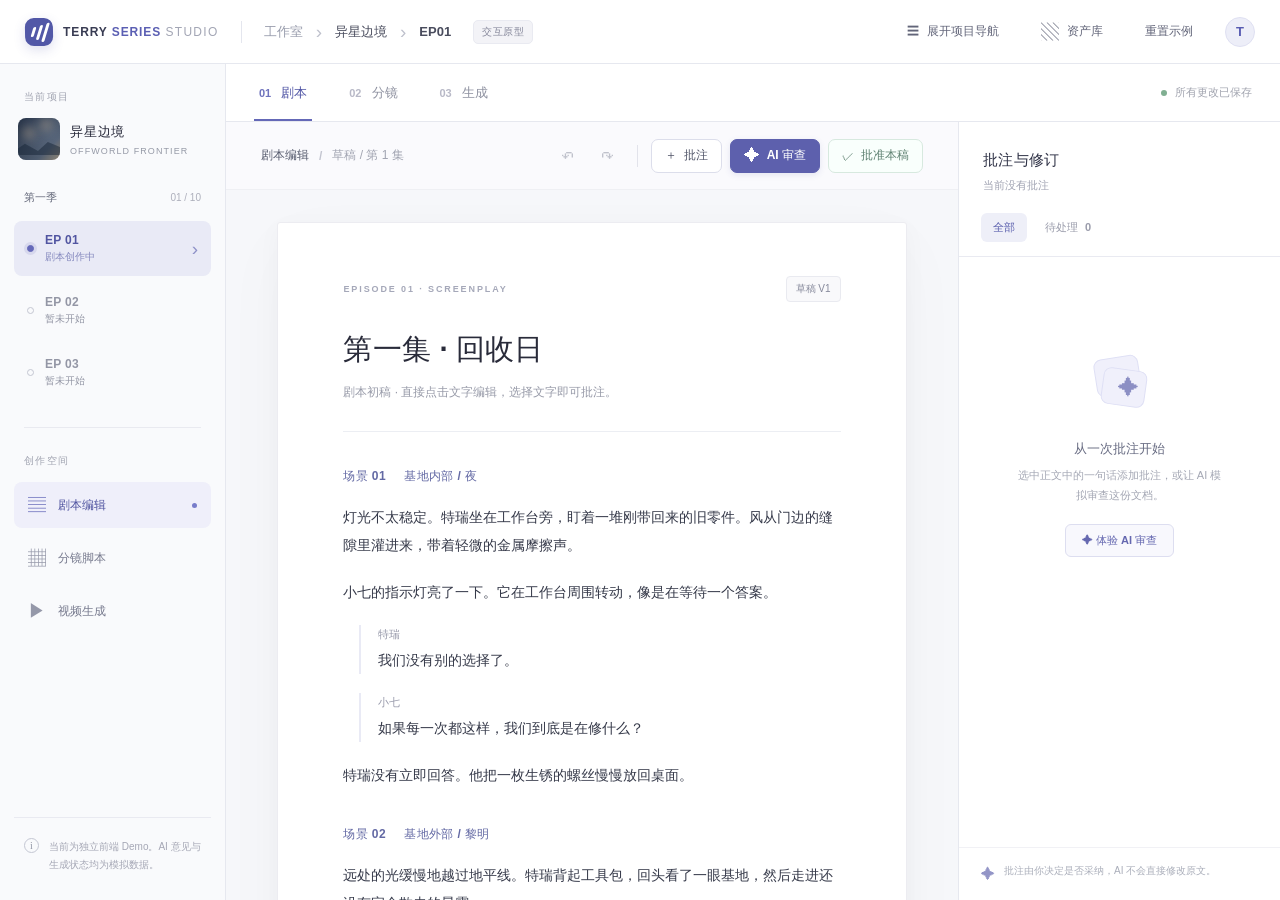
==== demo/index.html @ a0c14e27 "feat(demo): add calm focus layout toggle and clear comment-panel control" ====
<!doctype html>
<html lang="zh-CN">
<head>
  <meta charset="utf-8">
  <meta name="viewport" content="width=device-width, initial-scale=1">
  <meta name="color-scheme" content="light">
  <title>TerrySeriesStudio · 剧集工作室交互 Demo</title>
  <meta name="description" content="Word 式剧本与分镜 AI 批注交互 Demo，无需后端">
  <link rel="stylesheet" href="./styles.css">
  <script src="./app.js" defer></script>
</head>
<body>
  <div class="app-shell focus-layout" id="appShell">
    <header class="topbar">
      <div class="brand" aria-label="剧集工作室">
        <div class="brand-mark" aria-hidden="true"><span></span><span></span><span></span></div>
        <div class="brand-name">TERRY <strong>SERIES</strong> <span>STUDIO</span></div>
      </div>
      <div class="topbar-divider"></div>
      <div class="topbar-location"><span class="topbar-muted">工作室</span><span class="tiny-chevron">›</span><span>异星边境</span><span class="tiny-chevron">›</span><span class="location-episode">EP01</span></div>
      <span class="demo-pill">交互原型</span>
      <div class="topbar-spacer"></div>
      <button class="topbar-btn layout-switch" id="toggleFocus" type="button" aria-pressed="true" title="切换专注写作与完整工作区"><span class="layout-switch-icon" aria-hidden="true">☰</span><span id="focusLabel">展开项目导航</span></button>
      <button class="topbar-btn" id="openAssets" type="button"><span class="btn-glyph">▧</span> 资产库</button>
      <button class="topbar-btn reset-control" id="resetDemo" type="button" title="清除本地演示内容并恢复示例">重置示例</button>
      <div class="avatar" title="本地创作者">T</div>
    </header>

    <div class="body-grid">
      <aside class="sidebar" aria-label="项目导航">
        <div class="sidebar-section-label">当前项目</div>
        <div class="project-tile">
          <div class="project-art" aria-hidden="true"><i></i><i></i><i></i></div>
          <div class="project-tile-info"><strong>异星边境</strong><span>OFFWORLD FRONTIER</span></div>
        </div>
        <div class="sidebar-section-head"><span>第一季</span><span class="sidebar-count">01 / 10</span></div>
        <button class="episode active" type="button"><span class="episode-indicator"></span><span><strong>EP 01</strong><small>剧本创作中</small></span><span class="episode-arrow">›</span></button>
        <div class="episode inactive"><span class="episode-indicator"></span><span><strong>EP 02</strong><small>暂未开始</small></span></div>
        <div class="episode inactive"><span class="episode-indicator"></span><span><strong>EP 03</strong><small>暂未开始</small></span></div>
        <div class="sidebar-line"></div>
        <div class="sidebar-section-label">创作空间</div>
        <button type="button" class="sidebar-link active" data-go="script"><span class="sidebar-icon">▤</span> 剧本编辑<span class="tiny-dot"></span></button>
        <button type="button" class="sidebar-link" data-go="storyboard"><span class="sidebar-icon">▦</span> 分镜脚本</button>
        <button type="button" class="sidebar-link" data-go="generate"><span class="sidebar-icon">▶</span> 视频生成</button>
        <div class="sidebar-bottom">
          <div class="info-icon">i</div>
          <p>当前为独立前端 Demo。AI 意见与生成状态均为模拟数据。</p>
        </div>
      </aside>

      <main class="main-area">
        <div class="document-tabs" role="tablist" aria-label="制作阶段">
          <button type="button" class="stage-tab active" role="tab" aria-selected="true" data-tab="script"><span>01</span> 剧本</button>
          <button type="button" class="stage-tab" role="tab" aria-selected="false" data-tab="storyboard"><span>02</span> 分镜</button>
          <button type="button" class="stage-tab" role="tab" aria-selected="false" data-tab="generate"><span>03</span> 生成</button>
          <div class="tabs-fill"></div>
          <span class="saved-state" id="saveStatus"><span class="save-dot"></span> 所有更改已保存</span>
        </div>

        <div class="workspace" id="workArea">
          <section class="editor-main" aria-label="文档编辑器">
            <div class="editing-toolbar">
              <div class="toolbar-title"><span id="toolbarScope">剧本编辑</span><span class="toolbar-divider">/</span><span id="toolbarDoc">初稿</span></div>
              <div class="toolbar-actions">
                <button type="button" class="icon-button" id="undoButton" title="撤销（Ctrl+Z）" aria-label="撤销">↶</button>
                <button type="button" class="icon-button" id="redoButton" title="重做（Ctrl+Y）" aria-label="重做">↷</button>
                <div class="toolbar-separator"></div>
                <button type="button" class="review-toggle" id="openReview" aria-label="显示批注" aria-expanded="false"><span class="review-icon" aria-hidden="true">☰</span> <span class="review-toggle-label">批注</span> <span class="review-counter" id="reviewMobileCount">0</span></button>
                <button type="button" class="subtle-button" id="addCommentButton">＋ <span>批注</span></button>
                <button type="button" class="accent-button" id="aiReviewButton"><span class="star">✦</span> <span id="aiReviewLabel">AI 审查</span></button>
                <button type="button" class="approve-button" id="approveButton">✓ <span id="approveLabel">批准本稿</span></button>
              </div>
            </div>

            <div class="page-scroller" id="pageScroller">
              <article class="paper" id="paper">
                <div class="doc-topline"><span id="docKicker">EPISODE 01 · SCREENPLAY</span><span class="version" id="versionLabel">草稿 V1</span></div>
                <h1 id="docTitle">第一集 · 回收日</h1>
                <p class="document-subtitle" id="docSubtitle">剧本初稿 · 可直接点击文字编辑，也可选择一段文字添加批注。</p>
                <div class="paper-rule"></div>
                <div id="editorBlocks" class="editor-blocks"></div>
                <div class="paper-end"><span>— END —</span></div>
              </article>
              <div class="page-hint">选择文字以添加批注 <span class="hint-separator">·</span> Ctrl+Z 撤销 <span class="hint-separator">·</span> 此 Demo 的修改保存在浏览器内</div>
            </div>
          </section>

          <aside class="review-sidebar" id="reviewSidebar" aria-label="批注面板">
            <div class="review-header">
              <div><div class="review-heading">批注与修订</div><div class="review-subheading" id="reviewCount">当前没有批注</div></div>
              <button type="button" class="icon-button mobile-close" id="closeReview" aria-label="收起批注" title="收起批注">×</button>
            </div>
            <div class="review-filters">
              <button type="button" class="filter active" data-filter="all">全部</button>
              <button type="button" class="filter" data-filter="pending">待处理 <span id="pendingCount">0</span></button>
            </div>
            <div id="commentComposer" class="comment-composer" hidden>
              <div class="composer-label">新建批注</div>
              <div class="composer-quote" id="composerQuote"></div>
              <textarea id="commentInput" rows="3" placeholder="这里的表达可以再明确一点……"></textarea>
              <div class="composer-actions"><button id="cancelComment" class="text-action" type="button">取消</button><button id="submitComment" class="accent-button" type="button">添加批注</button></div>
            </div>
            <div id="reviewItems" class="review-items"></div>
            <div class="review-footer"><span class="review-footer-icon">✦</span> 批注由你决定是否采纳，AI 不会直接修改原文。</div>
          </aside>
        </div>
      </main>
    </div>
  </div>

  <div id="selectionToolbar" class="selection-toolbar" hidden>
    <button type="button" id="selectionComment">＋ 添加批注</button>
    <span class="selection-rule"></span>
    <button type="button" id="selectionRewrite">✦ AI 建议</button>
  </div>
  <div class="toast" id="toast" role="status" aria-live="polite"></div>

  <div class="drawer-backdrop" id="assetBackdrop" hidden></div>
  <aside class="asset-drawer" id="assetDrawer" aria-label="资产库预览" hidden>
    <div class="drawer-header"><div><span class="drawer-eyebrow">PROJECT LIBRARY</span><h2>项目资产</h2></div><button class="icon-button" id="closeAssets" type="button" aria-label="关闭资产库">×</button></div>
    <div class="drawer-description">角色和场景资产会在后续开发中与剧本、分镜和 ComfyUI 引用绑定。这里仅展示概念结构。</div>
    <div class="drawer-group-title">角色 <span>CHARACTERS</span></div>
    <div class="asset-card"><div class="asset-thumb character-thumb">T</div><div><strong>特瑞</strong><small>人物描述 · 参考图片 · 声音样本</small><em>待导入正式资产</em></div></div>
    <div class="asset-card"><div class="asset-thumb character-thumb second">7</div><div><strong>小七</strong><small>人物描述 · 参考图片 · 声音样本</small><em>待导入正式资产</em></div></div>
    <div class="drawer-group-title">场景 <span>LOCATIONS</span></div>
    <div class="asset-card"><div class="asset-thumb scene-thumb">⌂</div><div><strong>基地内部</strong><small>场景描述 · 环境参考图片</small><em>待导入正式资产</em></div></div>
    <div class="drawer-note">此演示不包含真实角色图、配音和素材上传，避免将占位资产误认为正式设定。</div>
  </aside>
</body>
</html>
---- demo/styles.css ----
/* TerrySeriesStudio — editorial prototype. Self-contained, no UI framework. */
:root{font-family:-apple-system,BlinkMacSystemFont,"Segoe UI","Microsoft YaHei",sans-serif;color:#242637;background:#f5f6f9;font-synthesis:none;text-rendering:optimizeLegibility;-webkit-font-smoothing:antialiased;--accent:#5c5fb2;--accent-soft:#ededf9;--border:#e6e8ef;--muted:#85899c;--ink:#25283a;--panel:#fff;--ui-bg:#f6f7fa}
*{box-sizing:border-box}html,body{height:100%;margin:0}body{min-width:320px}button,textarea{font:inherit}button{cursor:pointer}button:disabled{cursor:not-allowed;opacity:.47}button:focus-visible,[contenteditable]:focus-visible,textarea:focus-visible{outline:2px solid #9598e4;outline-offset:3px}[hidden]{display:none!important}::selection{background:#d8d8f8}
.app-shell{display:flex;flex-direction:column;height:100vh;height:100dvh;overflow:hidden}
.topbar{height:64px;min-height:64px;display:flex;align-items:center;padding:0 25px;gap:22px;background:#fff;border-bottom:1px solid var(--border);z-index:10}
.brand{display:flex;align-items:center;gap:10px;white-space:nowrap}.brand-mark{position:relative;width:28px;height:28px;display:flex;align-items:center;justify-content:center;gap:3px;border-radius:9px;background:#5258a7;box-shadow:0 4px 12px #4348a12b;transform:rotate(-1deg)}.brand-mark span{height:10px;width:3px;background:white;transform:skew(-18deg);border-radius:2px}.brand-mark span:nth-child(2){height:15px}.brand-mark span:nth-child(3){height:19px}.brand-name{font-size:12px;letter-spacing:.075em;color:#393c53;font-weight:800}.brand-name strong{color:#5b5fb3;font-weight:800}.brand-name>span{font-weight:500;letter-spacing:.11em;color:#a2a5b4}
.topbar-divider{height:22px;width:1px;background:#e4e6ee}.topbar-location{display:flex;align-items:center;gap:13px;font-size:13px;font-weight:590;color:#494c5d}.topbar-muted{color:#989cac;font-weight:450}.tiny-chevron{color:#bec0cc;font-size:19px;font-weight:350;line-height:1}.location-episode{font-variant-numeric:tabular-nums}.demo-pill{font-size:10px;color:#85879a;background:#f3f3f7;border:1px solid #e9eaf1;letter-spacing:.05em;border-radius:5px;padding:4px 8px}.topbar-spacer{flex:1}.topbar-btn{display:flex;align-items:center;gap:8px;border:0;background:transparent;color:#626579;font-size:12px;font-weight:600;padding:9px 10px;border-radius:7px}.topbar-btn:hover{background:#f2f3f8;color:var(--accent)}.btn-glyph{font-size:18px;font-weight:300;line-height:1}.avatar{width:30px;height:30px;border-radius:50%;background:#edeef8;color:#575bb1;display:grid;place-items:center;font-size:13px;font-weight:800;border:1px solid #dfe0f2}
.body-grid{display:flex;min-height:0;flex:1}.sidebar{width:226px;flex:0 0 226px;background:#f9fafc;border-right:1px solid var(--border);padding:26px 14px;display:flex;flex-direction:column;gap:7px;overflow:auto}.sidebar-section-label{color:#a1a4b1;text-transform:uppercase;letter-spacing:.14em;font-size:10px;font-weight:750;padding:0 10px;margin-bottom:7px}.project-tile{margin:0 4px 22px;display:flex;align-items:center;gap:10px}.project-art{height:42px;width:42px;border-radius:8px;background:linear-gradient(135deg,#283449,#647389 72%,#c2af92);position:relative;overflow:hidden;box-shadow:inset 0 -15px 18px #18243150}.project-art:after{content:"";position:absolute;left:-5px;right:-5px;bottom:5px;height:16px;clip-path:polygon(0 80%,23% 30%,48% 75%,67% 18%,100% 64%,100% 100%,0 100%);background:#17253680}.project-art i{position:absolute;border-radius:50%;background:#e8c99c55;filter:blur(5px)}.project-art i:nth-child(1){left:5px;top:9px;width:12px;height:12px}.project-art i:nth-child(2){left:22px;top:1px;width:12px;height:12px}.project-tile-info{display:flex;flex-direction:column;gap:5px}.project-tile-info strong{font-size:13px;letter-spacing:.06em}.project-tile-info span{font-size:9px;letter-spacing:.12em;color:#969aa7}.sidebar-section-head{display:flex;align-items:center;justify-content:space-between;padding:0 10px 9px;margin-top:1px;font-size:11px;font-weight:760;color:#696d7e}.sidebar-count{font-size:10px;font-variant-numeric:tabular-nums;color:#adafbb;font-weight:500}.episode{width:100%;display:flex;align-items:center;text-align:left;gap:11px;border:0;background:transparent;padding:12px 13px;border-radius:8px;color:#9396a5;min-height:55px}.episode.active{background:#e9eaf6;color:#5155a1}.episode-indicator{width:7px;height:7px;border-radius:50%;border:1.5px solid #c4c6d2;flex-shrink:0}.episode.active .episode-indicator{background:#6569b9;border-color:#6569b9;box-shadow:0 0 0 3px #d7d8ed}.episode strong{display:block;font-size:12px;letter-spacing:.025em}.episode small{display:block;margin-top:3px;font-size:10px;color:#9295a4}.episode.active small{color:#8589be}.episode-arrow{margin-left:auto;font-size:19px;color:#8d90c7}.episode.inactive{cursor:default}.sidebar-line{height:1px;background:#e9eaf0;margin:20px 10px 19px}.sidebar-link{padding:11px 14px;display:flex;align-items:center;gap:14px;text-align:left;border:0;border-radius:8px;background:transparent;color:#76798d;font-size:12px;font-weight:600}.sidebar-link:hover{background:#f0f0f6}.sidebar-link.active{color:#4e529f;background:#efeffa}.sidebar-icon{width:16px;text-align:center;font-size:18px;color:#9598a9;font-weight:350}.sidebar-link.active .sidebar-icon{color:#6569b9}.tiny-dot{margin-left:auto;width:5px;height:5px;background:#777cca;border-radius:50%}.sidebar-bottom{margin-top:auto;display:flex;align-items:flex-start;gap:10px;border-top:1px solid #e9eaf1;padding:20px 10px 0}.sidebar-bottom p{font-size:10px;color:#a5a7b5;margin:0;line-height:1.8}.info-icon{height:15px;min-width:15px;border:1px solid #c4c7d3;border-radius:50%;display:grid;place-items:center;font-size:10px;color:#9296a5;font-family:Georgia,serif}
.main-area{display:flex;min-width:0;min-height:0;flex-direction:column;flex:1}
.document-tabs{height:58px;min-height:58px;display:flex;align-items:stretch;background:#fff;padding:0 28px;gap:32px;border-bottom:1px solid var(--border)}.stage-tab{border:0;border-bottom:2px solid transparent;background:transparent;display:flex;align-items:center;gap:10px;color:#8e91a0;font-size:13px;font-weight:600;padding:2px 5px 0}.stage-tab:hover{color:#6065ad}.stage-tab.active{border-color:#6468b7;color:#5055a5}.stage-tab span{font-size:11px;color:#b8b9c7;font-variant-numeric:tabular-nums}.stage-tab.active span{color:#6f73bd}.tabs-fill{flex:1}.saved-state{display:flex;align-items:center;gap:8px;color:#a0a3ae;font-size:11px;white-space:nowrap;align-self:center}.save-dot{height:6px;width:6px;border-radius:50%;background:#80af92}.saved-state.unsaved .save-dot{background:#e4ad62}.saved-state.error .save-dot{background:#d98b83}
.workspace{display:flex;flex:1;min-height:0;min-width:0}.editor-main{display:flex;flex-direction:column;flex:1;min-width:0;background:#f6f7fa}.editing-toolbar{min-height:68px;padding:0 35px;display:flex;align-items:center;gap:14px;justify-content:space-between;border-bottom:1px solid #eff0f4;background:#fafafd}.toolbar-title{font-size:12px;color:#54596c;font-weight:650;display:flex;gap:10px;align-items:center;white-space:nowrap}.toolbar-divider{color:#c3c5d0}.toolbar-title #toolbarDoc{font-weight:450;color:#a1a4b1}.toolbar-actions{display:flex;align-items:center;gap:8px}.icon-button{width:32px;height:32px;border:0;border-radius:7px;background:transparent;color:#818597;font-size:22px;font-weight:350;display:grid;place-items:center}.icon-button:hover{background:#ebeef6;color:var(--accent)}.toolbar-separator{height:22px;width:1px;background:#e2e3eb;margin:0 5px}.subtle-button,.accent-button,.approve-button{height:34px;border-radius:7px;border:1px solid #dcdeeb;background:#fff;padding:0 13px;font-size:12px;font-weight:660;display:inline-flex;align-items:center;justify-content:center;gap:7px;white-space:nowrap;color:#53576a}.subtle-button:hover{border-color:#b8bae0;color:var(--accent);background:#fbfbff}.accent-button{color:white;background:#5d60ad;border-color:#5d60ad;box-shadow:0 2px 6px #5558a322}.accent-button:hover{background:#5155a1}.star{font-size:16px;line-height:1}.approve-button{color:#5e8171;background:#f9fffc;border-color:#d7e9df}.approve-button:hover{background:#ecf8f1}.approve-button.approved{background:#ecf7f1;border-color:#bcdac9;color:#3f795f}
.page-scroller{flex:1;min-height:0;overflow:auto;padding:32px clamp(22px,4vw,68px) 50px}.paper{width:100%;max-width:800px;margin:0 auto;padding:53px clamp(32px,5.1vw,76px) 65px;min-height:820px;background:white;border:1px solid #ececf1;border-radius:3px;box-shadow:0 6px 25px #22274308,0 20px 70px #24243c07}.doc-topline{display:flex;align-items:center;justify-content:space-between;gap:10px}.doc-topline>span:first-child{font-size:9px;color:#a5a8b9;letter-spacing:.21em;font-weight:760}.version{border:1px solid #e9eaf0;background:#f9f9fb;border-radius:4px;color:#86899b;font-size:10px;padding:5px 9px}.paper h1{font-size:29px;letter-spacing:.008em;margin:27px 0 12px;color:#292b3a;font-weight:750;line-height:1.4}.document-subtitle{font-size:12px;color:#979aa8;margin:0;line-height:1.7}.paper-rule{height:1px;background:#eceef3;margin:29px 0 34px}.editor-blocks{font-size:14px;line-height:2;color:#353949}.doc-block{position:relative;margin-bottom:19px;scroll-margin-top:60px}.doc-block.kind-scene{margin-top:35px;margin-bottom:17px}.doc-block.kind-scene:first-child{margin-top:0}.doc-block.kind-scene .block-editable{color:#6369a4;letter-spacing:.03em;font-size:12px;font-weight:800;line-height:1.7}.doc-block.kind-dialogue{padding-left:17px;border-left:2px solid #e9eaf5;margin-left:16px}.speaker-name{font-size:11px;color:#989aab;font-weight:700;margin-bottom:1px;line-height:1.8}.block-editable{min-height:1.6em;white-space:pre-wrap;word-break:break-word;outline:none;border-radius:3px;caret-color:#5e62b6;transition:background .16s}.block-editable:focus{outline:0;background:#fafaff;box-shadow:0 0 0 7px #fafaff}.block-editable:hover:not(:focus){background:#fcfcff}.doc-block.is-related{background:#f7f7fd;border-radius:4px}.paper-end{display:flex;align-items:center;gap:19px;margin-top:50px;color:#c4c5d0;font-size:10px;font-weight:650;letter-spacing:.24em}.paper-end:before,.paper-end:after{content:"";height:1px;background:#efeff3;flex:1}.page-hint{text-align:center;font-size:11px;color:#acafbb;margin:20px auto 8px}.page-hint span{font-weight:bold;color:#a5a7c3;margin-right:6px}
.review-sidebar{width:322px;min-width:322px;background:#fff;border-left:1px solid var(--border);display:flex;flex-direction:column}.review-header{padding:29px 24px 20px;display:flex;justify-content:space-between}.review-heading{font-size:15px;letter-spacing:.02em;font-weight:750;color:#303347}.review-subheading{font-size:11px;color:#a0a3b2;margin-top:8px}.review-filters{display:flex;gap:6px;border-bottom:1px solid #e9eaf1;padding:0 22px 14px}.filter{border:0;background:transparent;border-radius:6px;padding:7px 12px;color:#9a9cab;font-size:11px;font-weight:600}.filter.active{background:#eeeff8;color:#5b60ae}.filter span{font-weight:700;margin-left:4px}.review-items{overflow:auto;flex:1;padding:21px 17px 24px}.review-footer{padding:15px 22px;display:flex;align-items:start;gap:9px;border-top:1px solid #f1f1f5;line-height:1.6;font-size:10px;color:#aaaeba}.review-footer-icon{font-size:14px;color:#9395c7}
.empty-review{text-align:center;margin:74px auto 0;max-width:228px;padding:0 8px}.empty-art{margin:0 auto 23px;width:60px;height:65px;position:relative}.empty-art span{display:block;position:absolute;background:#f0f0fb;border:1px solid #dfe0f5;border-radius:8px}.empty-art span:nth-child(1){height:38px;width:45px;left:5px;top:5px;transform:rotate(-9deg)}.empty-art span:nth-child(2){height:37px;width:44px;left:12px;top:17px;transform:rotate(8deg)}.empty-art:after{content:"✦";position:absolute;z-index:1;top:24px;left:28px;font-size:21px;color:#8c8fc4}.empty-review h3{font-size:13px;color:#666a81;font-weight:700;margin:0 0 8px}.empty-review p{font-size:11px;color:#a4a7b4;line-height:1.8;margin:0}.empty-review .empty-cta{margin-top:18px;padding:8px 16px;border-radius:6px;border:1px solid #dddef0;background:#f8f8fd;color:#6568b0;font-size:11px;font-weight:650}.empty-cta:hover{background:#eeeffa}
.comment-card{background:#fff;border:1px solid #e8e9f0;border-radius:10px;margin-bottom:13px;padding:16px 15px 14px;transition:box-shadow .18s,border-color .18s;cursor:pointer}.comment-card:hover{border-color:#d9daed;box-shadow:0 3px 13px #4245750c}.comment-card.selected{border-color:#b8b9e1;box-shadow:0 0 0 2px #e9eafa}.comment-card.resolved{opacity:.61}.comment-card .card-heading{display:flex;align-items:center;gap:8px;margin-bottom:12px}.review-avatar{height:22px;width:22px;border-radius:6px;background:#edeef9;color:#686bb4;display:grid;place-items:center;font-size:12px;font-weight:bold}.review-avatar.human{background:#edf2f6;color:#5d7183}.card-author{font-size:11px;font-weight:750;color:#42465c}.card-severity{margin-left:auto;padding:3px 6px;border-radius:4px;background:#f6f0e8;color:#ba8751;font-size:9px;font-weight:700}.card-severity.suggestion{background:#f1f2f7;color:#979aaa}.comment-quote{font-size:11px;color:#84899f;line-height:1.7;background:#f7f8fb;border-left:2px solid #c5c7e8;padding:8px 10px;margin-bottom:12px;white-space:pre-wrap;max-height:90px;overflow:hidden}.comment-copy{font-size:12px;line-height:1.8;color:#4e5166;margin:0 0 13px;white-space:pre-wrap}.replacement-label{font-size:10px;color:#a2a5b1;font-weight:700;margin-bottom:7px}.replacement-text{font-size:12px;line-height:1.8;background:#f0f7f3;color:#4e7962;border-radius:6px;padding:10px 11px;white-space:pre-wrap;margin-bottom:12px}.comment-actions{display:flex;gap:10px;align-items:center}.comment-actions button{font-size:11px;border:0;background:none;padding:5px 0;font-weight:720;color:#5a60a9}.comment-actions button:hover{text-decoration:underline}.comment-actions button.ignore{color:#999ca9}.comment-actions button.resolve{color:#6a8878}.comment-status{font-size:10px;color:#a1a4b1;margin-top:10px}.orphan-note{font-size:10px;color:#b87a63;padding:7px 9px;border-radius:5px;background:#fff6f2;margin-bottom:11px;line-height:1.7}.review-summary{padding:13px 14px;border:1px solid #e9eaf4;background:#f9f9fe;border-radius:9px;font-size:11px;line-height:1.8;color:#666b89;margin-bottom:14px}
.comment-composer{margin:10px 17px 0;border:1px solid #d3d6ef;padding:14px;border-radius:9px;box-shadow:0 4px 15px #7477c012}.composer-label{font-size:11px;font-weight:750;color:#555a9c;margin-bottom:10px}.composer-quote{padding:8px 10px;background:#f8f8fd;border-left:2px solid #9fa3da;border-radius:3px;font-size:11px;color:#74788c;line-height:1.6;max-height:65px;overflow:hidden;margin-bottom:12px}.comment-composer textarea{width:100%;resize:vertical;min-height:82px;border:1px solid #e3e4ee;background:#fff;border-radius:7px;padding:10px;font-size:12px;line-height:1.7;outline:none;color:#343748}.comment-composer textarea:focus{border-color:#a4a7dc}.composer-actions{display:flex;gap:11px;justify-content:flex-end;align-items:center;margin-top:10px}.composer-actions .accent-button{height:30px;font-size:11px}.text-action{border:0;background:none;font-size:11px;color:#9699a8}
.selection-toolbar{position:fixed;z-index:40;background:#34364d;border-radius:8px;box-shadow:0 8px 30px #22263838;display:flex;align-items:center;gap:2px;padding:5px;white-space:nowrap}.selection-toolbar button{color:#f8f8ff;background:none;border:0;border-radius:5px;padding:8px 11px;font-size:11px;font-weight:650}.selection-toolbar button:hover{background:#4e5170}.selection-rule{height:20px;width:1px;background:#656779}.toast{position:fixed;z-index:90;left:50%;bottom:25px;transform:translate(-50%,15px);font-size:12px;opacity:0;pointer-events:none;background:#35374c;border-radius:8px;color:#fff;padding:11px 17px;box-shadow:0 7px 25px #26294135;transition:opacity .2s,transform .2s;max-width:90vw}.toast.show{opacity:1;transform:translate(-50%,0)}
::highlight(review-anchors){background-color:#e4e2fa}::highlight(review-selected){background-color:#c7c7f5}::highlight(review-draft){background-color:#e1e4fa}
.mobile-close{display:none}.review-toggle{display:none;border:1px solid #dddfeb;border-radius:7px;color:#777ab1;background:#fff;font-size:13px;font-weight:700;height:32px;padding:0 9px}
.generation-state{padding:38px 0 18px}.generation-state h2{font-size:20px;margin:0 0 12px;color:#34364a}.generation-state p{font-size:13px;line-height:1.85;color:#898da0}.step-row{display:flex;align-items:center;gap:12px;border-bottom:1px solid #eff0f5;padding:16px 0;font-size:12px;color:#64687c}.step-icon{width:29px;height:29px;border-radius:8px;background:#f0f1f9;color:#686cb5;display:grid;place-items:center;font-size:14px}.step-value{margin-left:auto;color:#a2a5b5;font-size:11px}.generation-actions{margin-top:24px}
.drawer-backdrop{position:fixed;inset:0;z-index:50;background:#2022376e}.asset-drawer{position:fixed;z-index:51;right:0;top:0;height:100vh;height:100dvh;width:min(420px,100vw);background:#fff;box-shadow:-12px 0 35px #1e22332c;overflow:auto;padding:29px}.drawer-header{display:flex;justify-content:space-between;align-items:start}.drawer-eyebrow{font-size:9px;color:#a4a8b5;letter-spacing:.18em}.drawer-header h2{font-size:22px;margin:6px 0 0}.drawer-description{font-size:12px;line-height:1.9;color:#8e91a2;margin:22px 0 33px}.drawer-group-title{font-weight:740;font-size:12px;color:#474b5f;display:flex;gap:10px;align-items:center;margin:26px 0 14px}.drawer-group-title span{font-size:9px;color:#b3b5bf;letter-spacing:.13em}.asset-card{border:1px solid #eaebf1;border-radius:9px;padding:12px;display:flex;align-items:center;gap:13px;margin-bottom:9px}.asset-thumb{width:55px;height:55px;flex-shrink:0;border-radius:7px;display:grid;place-items:center;color:#8b86af;font-size:26px;font-weight:800}.character-thumb{background:linear-gradient(135deg,#e2e0f3,#bbbdd7)}.character-thumb.second{background:linear-gradient(135deg,#dce8ed,#b3c9ce);color:#698e99}.scene-thumb{background:linear-gradient(135deg,#e1dfd3,#a6a5a1);color:#687778}.asset-card strong{display:block;font-size:13px;color:#3a3e52}.asset-card small{display:block;font-size:11px;color:#858999;margin-top:7px}.asset-card em{display:block;font-style:normal;font-size:10px;color:#acafbc;margin-top:5px}.drawer-note{font-size:11px;line-height:1.75;background:#f8f9fb;border-radius:8px;color:#a0a3b1;padding:14px;margin-top:22px}
@media (max-width:1250px){.sidebar{width:190px;flex-basis:190px}.review-sidebar{width:290px;min-width:290px}.page-scroller{padding:25px 24px 50px}.editing-toolbar{padding:0 19px}.paper{padding-left:40px;padding-right:40px}}
@media (max-width:1040px){.sidebar{display:none}.review-sidebar{width:300px;min-width:300px}.document-tabs{padding:0 22px}.topbar{padding:0 17px}}
@media (max-width:750px){.topbar{height:56px;min-height:56px;gap:10px;padding:0 12px}.brand-name{font-size:11px}.brand-name span{display:none}.brand-mark{height:26px;width:26px}.topbar-divider,.topbar-location,.reset-control,.demo-pill{display:none}.topbar-btn{padding:7px 6px}.avatar{height:27px;width:27px}.document-tabs{height:54px;min-height:54px;gap:20px;padding:0 16px}.stage-tab{font-size:12px;gap:5px}.saved-state{display:none}.editing-toolbar{padding:10px 12px;min-height:65px;align-items:center}.toolbar-title{font-size:11px}.toolbar-actions{gap:3px}.toolbar-separator,.toolbar-actions .icon-button{display:none}.review-toggle{display:inline-flex;align-items:center;gap:5px}.subtle-button,.accent-button,.approve-button{height:32px;padding:0 8px;font-size:11px}.subtle-button span,.approve-button span{display:none}.review-sidebar{display:none;position:fixed;right:0;top:56px;bottom:0;z-index:30;width:min(360px,100vw);min-width:0;box-shadow:-5px 0 30px #25253b28}.review-sidebar.open{display:flex}.mobile-close{display:grid}.page-scroller{padding:16px 12px 40px}.paper{min-height:730px;padding:31px 25px 55px}.paper h1{font-size:23px}.editor-blocks{font-size:13px}.doc-block.kind-dialogue{margin-left:3px}.page-hint{font-size:10px}.review-sidebar .review-items{padding-top:14px}}
@media (max-width:390px){.toolbar-title #toolbarDoc,.toolbar-divider{display:none}.topbar-btn{font-size:11px}.page-scroller{padding-left:7px;padding-right:7px}.paper{padding-left:18px;padding-right:18px}.subtle-button{display:none}}

/* Generation is a deliberate placeholder, not a second review editor. */
.workspace.is-generation .review-sidebar{display:none}
.workspace.is-generation .paper{min-height:650px}
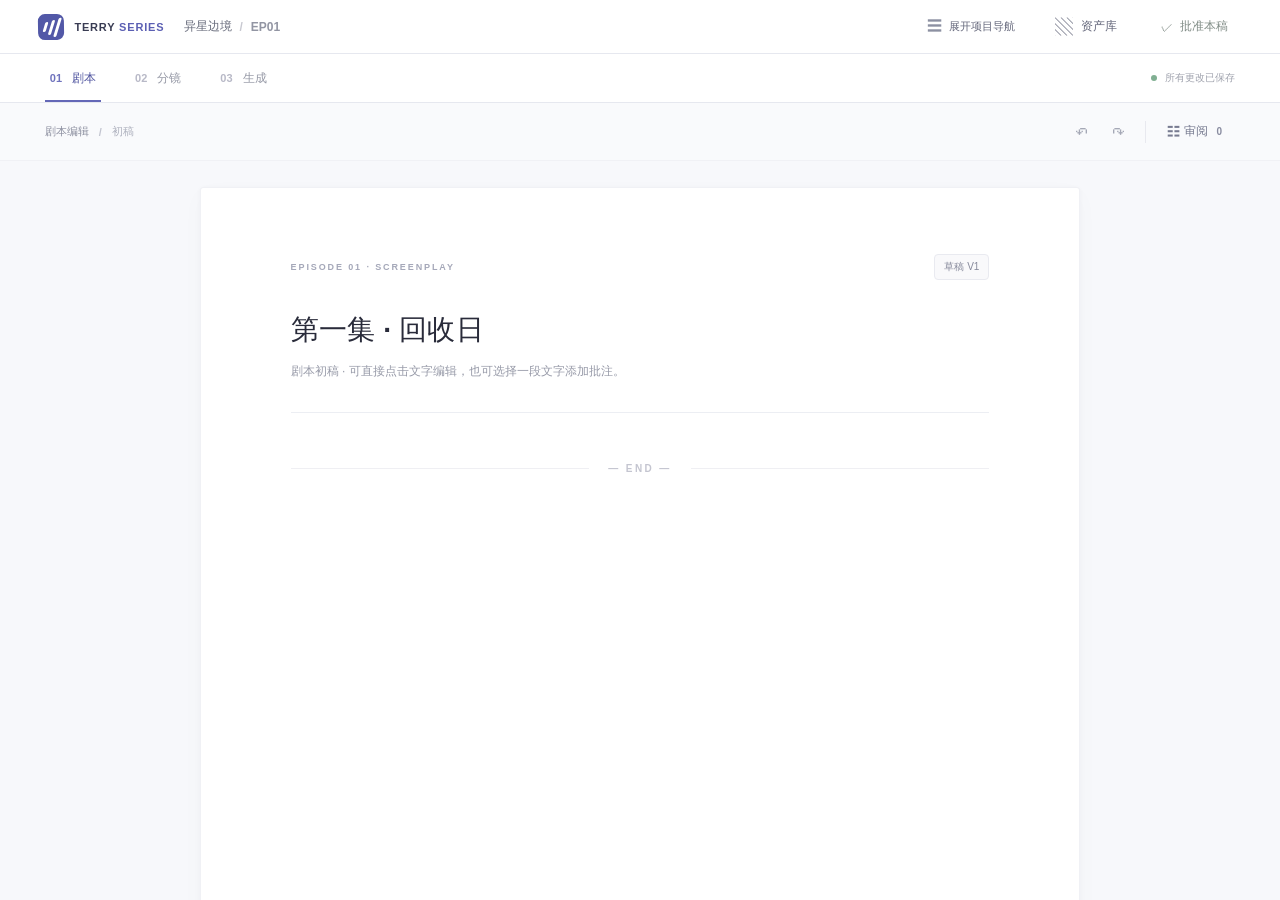
==== commit ce7e8abb: "ui(demo): separate top-level approval from on-demand review popover" ====
--- a/demo/index.html
+++ b/demo/index.html
@@ -23,6 +23,7 @@
       <button class="topbar-btn layout-switch" id="toggleFocus" type="button" aria-pressed="true" title="切换专注写作与完整工作区"><span class="layout-switch-icon" aria-hidden="true">☰</span><span id="focusLabel">展开项目导航</span></button>
       <button class="topbar-btn" id="openAssets" type="button"><span class="btn-glyph">▧</span> 资产库</button>
       <button class="topbar-btn reset-control" id="resetDemo" type="button" title="清除本地演示内容并恢复示例">重置示例</button>
+      <div class="document-finalize"><span class="finalize-divider" aria-hidden="true"></span><button type="button" class="approve-button" id="approveButton" title="批准当前版本，进入下一阶段">✓ <span id="approveLabel">批准本稿</span></button></div>
       <div class="avatar" title="本地创作者">T</div>
     </header>
 
@@ -65,10 +66,7 @@
                 <button type="button" class="icon-button" id="undoButton" title="撤销（Ctrl+Z）" aria-label="撤销">↶</button>
                 <button type="button" class="icon-button" id="redoButton" title="重做（Ctrl+Y）" aria-label="重做">↷</button>
                 <div class="toolbar-separator"></div>
-                <button type="button" class="review-toggle" id="openReview" aria-label="显示批注" aria-expanded="false"><span class="review-icon" aria-hidden="true">☰</span> <span class="review-toggle-label">批注</span> <span class="review-counter" id="reviewMobileCount">0</span></button>
-                <button type="button" class="subtle-button" id="addCommentButton">＋ <span>批注</span></button>
-                <button type="button" class="accent-button" id="aiReviewButton"><span class="star">✦</span> <span id="aiReviewLabel">AI 审查</span></button>
-                <button type="button" class="approve-button" id="approveButton">✓ <span id="approveLabel">批准本稿</span></button>
+                <button type="button" class="review-toggle" id="openReview" aria-controls="reviewSidebar" aria-label="打开审阅浮窗" aria-expanded="false"><span class="review-icon" aria-hidden="true">☷</span> <span class="review-toggle-label">审阅</span> <span class="review-counter" id="reviewMobileCount">0</span></button>
               </div>
             </div>
 
@@ -85,11 +83,12 @@
             </div>
           </section>
 
-          <aside class="review-sidebar" id="reviewSidebar" aria-label="批注面板">
+          <aside class="review-sidebar" id="reviewSidebar" aria-label="审阅浮窗">
             <div class="review-header">
-              <div><div class="review-heading">批注与修订</div><div class="review-subheading" id="reviewCount">当前没有批注</div></div>
+              <div><div class="review-heading">审阅</div><div class="review-subheading" id="reviewCount">当前没有批注</div></div>
               <button type="button" class="icon-button mobile-close" id="closeReview" aria-label="收起批注" title="收起批注">×</button>
             </div>
+            <div class="review-actions"><button type="button" class="review-ai-action" id="aiReviewButton"><span class="star">✦</span> <span id="aiReviewLabel">AI 审查全文</span></button><span class="review-action-hint">批注与修改建议</span></div>
             <div class="review-filters">
               <button type="button" class="filter active" data-filter="all">全部</button>
               <button type="button" class="filter" data-filter="pending">待处理 <span id="pendingCount">0</span></button>
@@ -109,9 +108,7 @@
   </div>
 
   <div id="selectionToolbar" class="selection-toolbar" hidden>
-    <button type="button" id="selectionComment">＋ 添加批注</button>
-    <span class="selection-rule"></span>
-    <button type="button" id="selectionRewrite">✦ AI 建议</button>
+    <button type="button" id="selectionComment">＋ 添加批改</button>
   </div>
   <div class="toast" id="toast" role="status" aria-live="polite"></div>
 
--- a/demo/styles.css
+++ b/demo/styles.css
@@ -27,3 +27,90 @@
 /* Generation is a deliberate placeholder, not a second review editor. */
 .workspace.is-generation .review-sidebar{display:none}
 .workspace.is-generation .paper{min-height:650px}
+
+
+/* ── Editor-first revision · 2026-10-20 ─────────────────────────────
+   Default to writing, not an always-open three-panel management UI.
+   The project sidebar is optional; comments are revealed on demand.
+   This section overrides the original demo's layout without changing
+   its asset library, structured comments or editor interactions.
+────────────────────────────────────────────────────────────────── */
+.review-sidebar:not(.open){display:none}
+.review-sidebar.open{display:flex}
+.review-sidebar .mobile-close{display:grid;width:28px;height:28px;font-size:21px}
+.review-toggle{display:inline-flex;align-items:center;gap:6px;height:32px;padding:0 10px;border:1px solid transparent;background:transparent;color:#777b90;border-radius:7px;font-size:12px;font-weight:630}
+.review-toggle:hover,.review-toggle[aria-expanded="true"]{background:#eff0fa;border-color:#e6e7f3;color:#565aad}
+.review-counter{font-size:10px;font-weight:680;color:#898ca0;min-width:10px;text-align:center}
+.review-toggle[aria-expanded="true"] .review-counter{color:#6569b9}
+.review-icon{font-size:13px;font-weight:400;letter-spacing:-.1em}
+.layout-switch{font-size:11px!important;gap:7px!important;white-space:nowrap}
+.layout-switch-icon{font-size:15px;color:#8c90a2}
+.layout-switch:hover .layout-switch-icon{color:#5c5fb2}
+.app-shell.focus-layout .sidebar{display:none}
+.app-shell.focus-layout .topbar{min-height:54px;height:54px;padding:0 clamp(18px,3vw,44px);gap:20px}
+.app-shell.focus-layout .brand-mark{height:26px;width:26px;border-radius:7px;box-shadow:none}
+.app-shell.focus-layout .brand-name{font-size:11px}
+.app-shell.focus-layout .brand-name>span,
+.app-shell.focus-layout .topbar-divider,
+.app-shell.focus-layout .topbar-location .topbar-muted,
+.app-shell.focus-layout .topbar-location .tiny-chevron,
+.app-shell.focus-layout .demo-pill,
+.app-shell.focus-layout .reset-control,
+.app-shell.focus-layout .avatar{display:none}
+.app-shell.focus-layout .topbar-location{font-size:12px;font-weight:550;color:#9295a3;gap:7px}
+.app-shell.focus-layout .topbar-location>span:not(.location-episode):not(.topbar-muted){color:#676b7b}
+.app-shell.focus-layout .location-episode::before{content:"/";padding-right:8px;color:#c8c9d1}
+.app-shell.focus-layout .document-tabs{height:49px;min-height:49px;padding:0 clamp(19px,3.5vw,54px);gap:29px;background:#fff}
+.app-shell.focus-layout .stage-tab{font-size:12px;color:#9699a6;font-weight:570}
+.app-shell.focus-layout .stage-tab.active{color:#4d529e;font-weight:710}
+.app-shell.focus-layout .saved-state{font-size:10px}
+.app-shell.focus-layout .editing-toolbar{min-height:58px;padding:0 clamp(19px,3.5vw,54px);background:#f9fafc;border-bottom:1px solid #f0f1f5}
+.app-shell.focus-layout .toolbar-title{font-size:11px;color:#8d90a0;font-weight:550}
+.app-shell.focus-layout .toolbar-title #toolbarDoc{color:#adb0bd}
+.app-shell.focus-layout .toolbar-actions{gap:5px}
+.app-shell.focus-layout .toolbar-actions .icon-button{color:#a5a8b6}
+.app-shell.focus-layout .toolbar-separator{margin:0 5px;background:#e8e9ef}
+.app-shell.focus-layout .subtle-button{background:transparent;border-color:transparent;color:#878aa0;box-shadow:none}
+.app-shell.focus-layout .subtle-button:hover{background:#f0f0f8;color:#6065a8}
+.app-shell.focus-layout .accent-button{color:#575bac;background:#edecf9;border-color:#e4e3f4;box-shadow:none}
+.app-shell.focus-layout .accent-button:hover{background:#e3e4f6;border-color:#ccceef}
+.app-shell.focus-layout .approve-button{background:transparent;color:#808c86;border-color:transparent;box-shadow:none}
+.app-shell.focus-layout .approve-button:hover{background:#ecf7f1;color:#4d8564}
+.app-shell.focus-layout .page-scroller{padding:26px clamp(12px,3vw,52px) 48px;background:#f7f8fb}
+.app-shell.focus-layout .paper{max-width:880px;min-height:820px;padding:66px clamp(38px,7vw,98px) 88px;background:#fff;border:1px solid #f0f1f5;box-shadow:0 1px 5px #26305009,0 7px 24px #26305006;border-radius:3px}
+.app-shell.focus-layout .paper h1{font-size:28px;margin-top:30px}
+.app-shell.focus-layout .paper-rule{margin:30px 0 41px}
+.app-shell.focus-layout .editor-blocks{font-size:15px;line-height:2.05;color:#313442}
+.app-shell.focus-layout .doc-block{margin-bottom:23px}
+.app-shell.focus-layout .doc-block.kind-scene{margin-top:41px;margin-bottom:20px}
+.app-shell.focus-layout .doc-block.kind-scene .block-editable{font-size:12px;color:#62699e}
+.app-shell.focus-layout .doc-block.kind-dialogue{border-left:2px solid #f0f0f7}
+.app-shell.focus-layout .review-sidebar.open{width:330px;min-width:330px}
+.app-shell.focus-layout .review-sidebar.open .review-header{padding-top:21px}
+.app-shell.focus-layout .page-hint{color:#b4b7c2;font-size:10px}
+.app-shell.focus-layout .hint-separator{font-size:11px;color:#c3c5cf;margin:0 5px}
+.app-shell.focus-layout .page-hint span{margin-right:0}
+/* Full workspace can still be expanded, but comments stay collapsed
+   until a user explicitly asks for them or AI completes a review. */
+.app-shell:not(.focus-layout) .review-sidebar.open{flex-shrink:0}
+.app-shell:not(.focus-layout) .page-scroller{padding-left:clamp(18px,3vw,55px);padding-right:clamp(18px,3vw,55px)}
+@media(max-width:1100px){
+  .app-shell.focus-layout .paper{padding-left:clamp(35px,6vw,75px);padding-right:clamp(35px,6vw,75px)}
+  .app-shell.focus-layout .review-sidebar.open{width:300px;min-width:300px}
+}
+@media(max-width:750px){
+  .app-shell.focus-layout .topbar{height:54px;min-height:54px;padding:0 13px;gap:9px}
+  .app-shell.focus-layout .topbar-location{display:none}
+  .app-shell.focus-layout .brand-name{font-size:10px}
+  .layout-switch{font-size:10px!important;padding:6px!important}
+  .layout-switch-icon{display:none}
+  .app-shell.focus-layout .document-tabs{padding:0 15px;gap:18px}
+  .app-shell.focus-layout .editing-toolbar{padding:8px 12px;min-height:57px}
+  .app-shell.focus-layout .page-scroller{padding:13px 7px 32px}
+  .app-shell.focus-layout .paper{padding:36px 22px 55px;min-height:700px}
+  .app-shell.focus-layout .paper h1{font-size:23px}
+  .app-shell.focus-layout .editor-blocks{font-size:13px;line-height:1.95}
+  .app-shell.focus-layout .review-sidebar.open{position:fixed;top:54px;right:0;bottom:0;width:min(360px,100vw);min-width:0;z-index:30;box-shadow:-5px 0 30px #25253b28}
+  .review-toggle-label{display:none}
+  .app-shell.focus-layout .toolbar-actions .icon-button{display:none}
+}
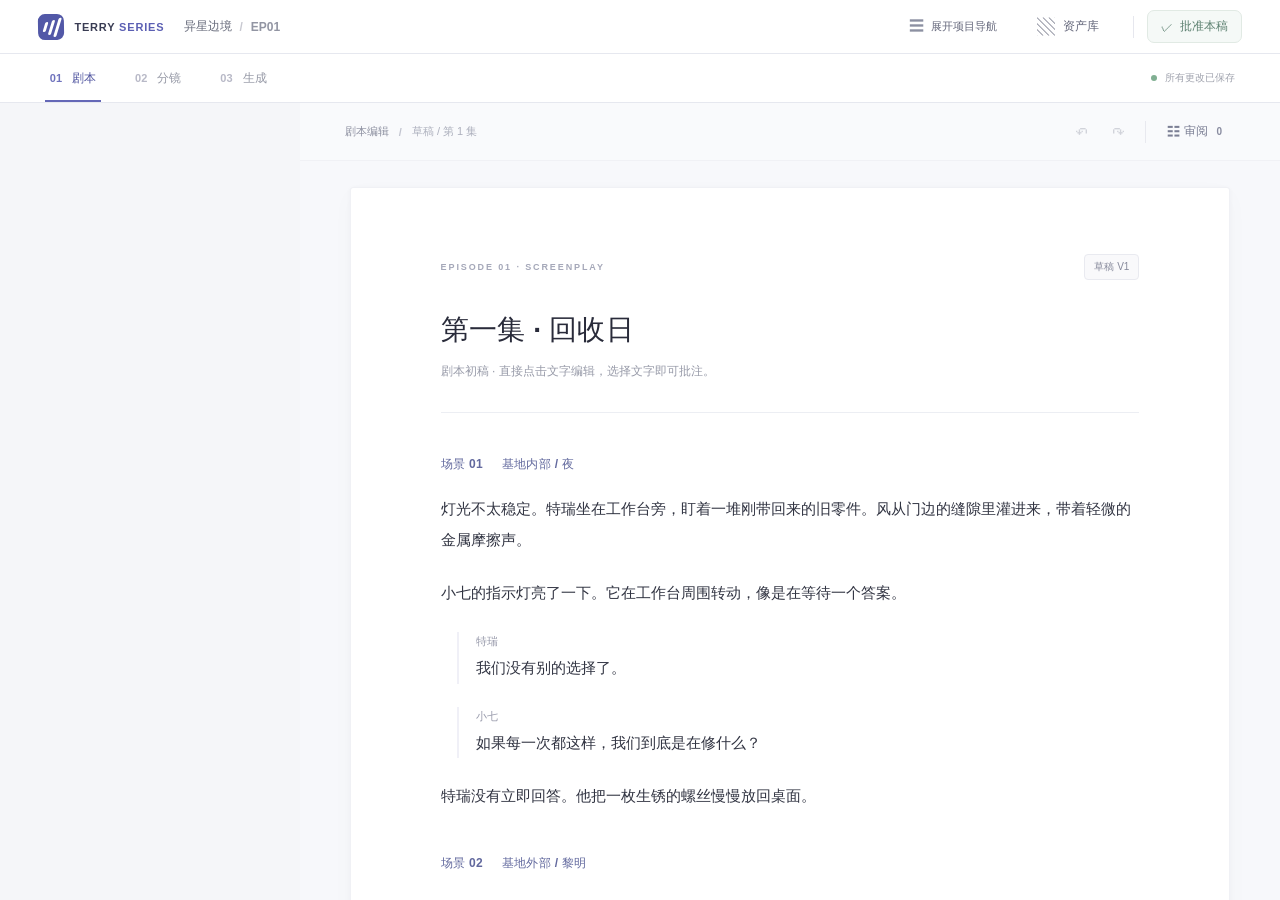
==== commit a8812a71: "ui(demo): separate inline comment popup from docked review results and relation overlay" ====
--- a/demo/index.html
+++ b/demo/index.html
@@ -59,6 +59,7 @@
         </div>
 
         <div class="workspace" id="workArea">
+          <svg class="review-relations" id="reviewRelations" aria-hidden="true" preserveAspectRatio="none"></svg>
           <section class="editor-main" aria-label="文档编辑器">
             <div class="editing-toolbar">
               <div class="toolbar-title"><span id="toolbarScope">剧本编辑</span><span class="toolbar-divider">/</span><span id="toolbarDoc">初稿</span></div>
@@ -83,21 +84,15 @@
             </div>
           </section>
 
-          <aside class="review-sidebar" id="reviewSidebar" aria-label="审阅浮窗">
+          <aside class="review-sidebar" id="reviewSidebar" aria-label="正文关联批改意见">
             <div class="review-header">
-              <div><div class="review-heading">审阅</div><div class="review-subheading" id="reviewCount">当前没有批注</div></div>
-              <button type="button" class="icon-button mobile-close" id="closeReview" aria-label="收起批注" title="收起批注">×</button>
+              <div><div class="review-heading">批改意见</div><div class="review-subheading" id="reviewCount">当前没有批注</div></div>
+              <button type="button" class="icon-button mobile-close" id="closeReview" aria-label="收起右侧批改意见" title="收起批改意见">×</button>
             </div>
             <div class="review-actions"><button type="button" class="review-ai-action" id="aiReviewButton"><span class="star">✦</span> <span id="aiReviewLabel">AI 审查全文</span></button><span class="review-action-hint">批注与修改建议</span></div>
             <div class="review-filters">
               <button type="button" class="filter active" data-filter="all">全部</button>
               <button type="button" class="filter" data-filter="pending">待处理 <span id="pendingCount">0</span></button>
-            </div>
-            <div id="commentComposer" class="comment-composer" hidden>
-              <div class="composer-label">新建批注</div>
-              <div class="composer-quote" id="composerQuote"></div>
-              <textarea id="commentInput" rows="3" placeholder="这里的表达可以再明确一点……"></textarea>
-              <div class="composer-actions"><button id="cancelComment" class="text-action" type="button">取消</button><button id="submitComment" class="accent-button" type="button">添加批注</button></div>
             </div>
             <div id="reviewItems" class="review-items"></div>
             <div class="review-footer"><span class="review-footer-icon">✦</span> 批注由你决定是否采纳，AI 不会直接修改原文。</div>
@@ -109,6 +104,12 @@
 
   <div id="selectionToolbar" class="selection-toolbar" hidden>
     <button type="button" id="selectionComment">＋ 添加批改</button>
+  </div>
+  <div id="commentComposer" class="comment-composer selection-comment-popup" role="dialog" aria-label="添加批改" hidden>
+    <div class="composer-label">添加批改 <button type="button" class="composer-close" id="cancelComment" aria-label="关闭批改输入">×</button></div>
+    <div class="composer-quote" id="composerQuote"></div>
+    <textarea id="commentInput" rows="3" placeholder="针对所选文字写下意见……"></textarea>
+    <div class="composer-actions"><span class="composer-shortcut">Ctrl + Enter 提交</span><button id="submitComment" class="accent-button" type="button">添加</button></div>
   </div>
   <div class="toast" id="toast" role="status" aria-live="polite"></div>
 
--- a/demo/styles.css
+++ b/demo/styles.css
@@ -114,3 +114,96 @@
   .review-toggle-label{display:none}
   .app-shell.focus-layout .toolbar-actions .icon-button{display:none}
 }
+
+
+/* ── Review is an on-demand floating tool; final approval is a stage action ── */
+.topbar{min-width:0}
+.topbar-spacer{min-width:0}
+.document-finalize{display:flex;align-items:center;gap:13px;margin-left:4px;white-space:nowrap}
+.finalize-divider{height:22px;width:1px;background:#e6e7ee;flex-shrink:0}
+.document-finalize .approve-button{height:33px;background:#f7faf8;border-color:#e0eae3;color:#567b66;padding:0 13px;font-size:12px;font-weight:670;box-shadow:none}
+.document-finalize .approve-button:hover{background:#edf6ef;border-color:#c7dfcf}
+.document-finalize .approve-button.approved{background:#eaf5ee;border-color:#c4dec9;color:#417a57}
+.app-shell.focus-layout .document-finalize .approve-button{background:#f5f9f7;border-color:#e1eae4;color:#5c8070}
+.app-shell.focus-layout .document-finalize .approve-button:hover{background:#eaf5ed;border-color:#c8dfce}
+.workspace{position:relative}
+.review-sidebar.open,
+.app-shell.focus-layout .review-sidebar.open,
+.app-shell:not(.focus-layout) .review-sidebar.open{
+  position:absolute;
+  right:18px;
+  top:12px;
+  bottom:auto;
+  z-index:28;
+  width:344px;
+  min-width:0;
+  max-width:calc(100% - 36px);
+  height:min(660px,calc(100% - 24px));
+  max-height:calc(100% - 24px);
+  overflow:hidden;
+  background:#fff;
+  border:1px solid #e3e4ee;
+  border-radius:12px;
+  box-shadow:0 14px 46px #24294324,0 2px 10px #2429430a;
+}
+.review-header,
+.app-shell.focus-layout .review-sidebar.open .review-header{padding:20px 20px 15px;align-items:flex-start}
+.review-heading{font-size:14px}
+.review-subheading{margin-top:5px}
+.review-actions{padding:0 18px 14px;display:flex;align-items:center;gap:10px;border-bottom:1px solid #eff0f5}
+.review-ai-action{min-height:34px;display:inline-flex;align-items:center;gap:7px;border:1px solid #e1e1f3;background:#f0effa;color:#5559a5;padding:0 11px;border-radius:7px;font-size:11px;font-weight:700;white-space:nowrap}
+.review-ai-action:hover{background:#e5e5f7;border-color:#cbceec}
+.review-ai-action:disabled{opacity:.6}
+.review-action-hint{font-size:10px;color:#aaadbb;white-space:nowrap}
+.review-filters{padding:12px 17px 11px}
+.review-items{padding:14px 14px 18px}
+.comment-composer{margin:12px 14px 0}
+.review-footer{padding:12px 17px}
+.review-toggle{padding:0 10px;color:#74788c}
+.review-toggle:hover,.review-toggle[aria-expanded="true"]{border-color:#e6e7f3}
+.app-shell.focus-layout .editing-toolbar .review-toggle{color:#7b7f94}
+.app-shell.focus-layout .editing-toolbar .review-toggle:hover{color:#5559a7}
+.app-shell.focus-layout .editing-toolbar .review-toggle[aria-expanded="true"]{color:#5a5eaa;background:#efeffa}
+.selection-toolbar{border-radius:9px;padding:4px}
+.selection-toolbar button{padding:8px 10px;font-size:11px}
+/* The body text never reflows when the floating review window opens. */
+.editor-main{min-width:0}
+@media(max-width:1040px){
+  .document-finalize{gap:10px;margin-left:0}
+  .finalize-divider{display:none}
+}
+@media(max-width:750px){
+  .document-finalize{margin-left:0}
+  .document-finalize .approve-button{padding:0 9px;height:31px;font-size:11px}
+  .review-sidebar.open,
+  .app-shell.focus-layout .review-sidebar.open,
+  .app-shell:not(.focus-layout) .review-sidebar.open{
+    position:fixed;
+    top:56px;bottom:0;right:0;
+    width:min(360px,100vw);
+    max-width:100vw;
+    min-width:0;
+    height:auto;
+    max-height:none;
+    border-radius:12px 0 0 0;
+    border-right:0;
+    z-index:35;
+  }
+  .review-ai-action{font-size:11px}
+}
+@media(max-width:560px){
+  .topbar{gap:7px}
+  .app-shell.focus-layout .topbar{gap:6px;padding:0 9px}
+  .document-finalize .approve-button{font-size:10px;padding:0 8px}
+  .avatar{display:none}
+  .topbar-btn#openAssets{font-size:11px}
+  .layout-switch{font-size:10px!important}
+}
+@media(max-width:385px){
+  .brand-name{display:none}
+  .topbar-btn#openAssets{padding:6px 4px}
+  .topbar .document-finalize .approve-button{padding:0 7px}
+  .review-sidebar.open,
+  .app-shell.focus-layout .review-sidebar.open,
+  .app-shell:not(.focus-layout) .review-sidebar.open{top:54px}
+}
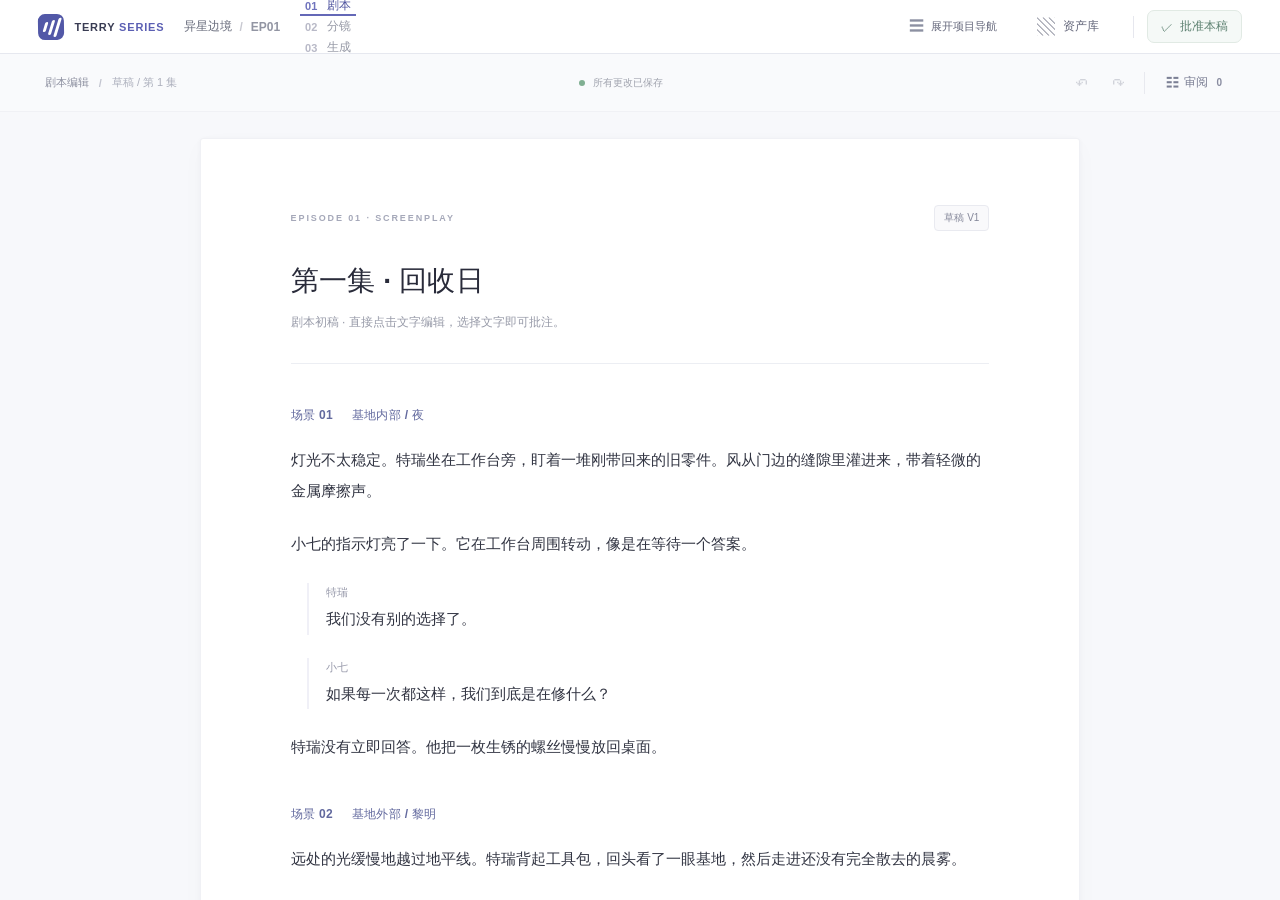
==== commit 3dfc548b: "ui(demo): one centrally located workspace switcher in global topbar" ====
--- a/demo/index.html
+++ b/demo/index.html
@@ -18,6 +18,11 @@
       </div>
       <div class="topbar-divider"></div>
       <div class="topbar-location"><span class="topbar-muted">工作室</span><span class="tiny-chevron">›</span><span>异星边境</span><span class="tiny-chevron">›</span><span class="location-episode">EP01</span></div>
+      <nav class="topbar-stages" role="tablist" aria-label="工作区切换">
+        <button type="button" class="stage-tab active" role="tab" aria-selected="true" data-tab="script"><span>01</span> 剧本</button>
+        <button type="button" class="stage-tab" role="tab" aria-selected="false" data-tab="storyboard"><span>02</span> 分镜</button>
+        <button type="button" class="stage-tab" role="tab" aria-selected="false" data-tab="generate"><span>03</span> 生成</button>
+      </nav>
       <span class="demo-pill">交互原型</span>
       <div class="topbar-spacer"></div>
       <button class="topbar-btn layout-switch" id="toggleFocus" type="button" aria-pressed="true" title="切换专注写作与完整工作区"><span class="layout-switch-icon" aria-hidden="true">☰</span><span id="focusLabel">展开项目导航</span></button>
@@ -38,11 +43,6 @@
         <button class="episode active" type="button"><span class="episode-indicator"></span><span><strong>EP 01</strong><small>剧本创作中</small></span><span class="episode-arrow">›</span></button>
         <div class="episode inactive"><span class="episode-indicator"></span><span><strong>EP 02</strong><small>暂未开始</small></span></div>
         <div class="episode inactive"><span class="episode-indicator"></span><span><strong>EP 03</strong><small>暂未开始</small></span></div>
-        <div class="sidebar-line"></div>
-        <div class="sidebar-section-label">创作空间</div>
-        <button type="button" class="sidebar-link active" data-go="script"><span class="sidebar-icon">▤</span> 剧本编辑<span class="tiny-dot"></span></button>
-        <button type="button" class="sidebar-link" data-go="storyboard"><span class="sidebar-icon">▦</span> 分镜脚本</button>
-        <button type="button" class="sidebar-link" data-go="generate"><span class="sidebar-icon">▶</span> 视频生成</button>
         <div class="sidebar-bottom">
           <div class="info-icon">i</div>
           <p>当前为独立前端 Demo。AI 意见与生成状态均为模拟数据。</p>
@@ -50,19 +50,12 @@
       </aside>
 
       <main class="main-area">
-        <div class="document-tabs" role="tablist" aria-label="制作阶段">
-          <button type="button" class="stage-tab active" role="tab" aria-selected="true" data-tab="script"><span>01</span> 剧本</button>
-          <button type="button" class="stage-tab" role="tab" aria-selected="false" data-tab="storyboard"><span>02</span> 分镜</button>
-          <button type="button" class="stage-tab" role="tab" aria-selected="false" data-tab="generate"><span>03</span> 生成</button>
-          <div class="tabs-fill"></div>
-          <span class="saved-state" id="saveStatus"><span class="save-dot"></span> 所有更改已保存</span>
-        </div>
-
         <div class="workspace" id="workArea">
           <svg class="review-relations" id="reviewRelations" aria-hidden="true" preserveAspectRatio="none"></svg>
           <section class="editor-main" aria-label="文档编辑器">
             <div class="editing-toolbar">
               <div class="toolbar-title"><span id="toolbarScope">剧本编辑</span><span class="toolbar-divider">/</span><span id="toolbarDoc">初稿</span></div>
+              <span class="saved-state" id="saveStatus"><span class="save-dot"></span> 所有更改已保存</span>
               <div class="toolbar-actions">
                 <button type="button" class="icon-button" id="undoButton" title="撤销（Ctrl+Z）" aria-label="撤销">↶</button>
                 <button type="button" class="icon-button" id="redoButton" title="重做（Ctrl+Y）" aria-label="重做">↷</button>
--- a/demo/styles.css
+++ b/demo/styles.css
@@ -207,3 +207,81 @@
   .app-shell.focus-layout .review-sidebar.open,
   .app-shell:not(.focus-layout) .review-sidebar.open{top:54px}
 }
+
+
+/* ── v3: right-side persistent review + true selection-only composer ──
+   Review cards have a permanent column whenever visible. Only the
+   manual "add comment" entry is a floating popover over the document.
+   SVG relations connect exact text anchors to corresponding cards.
+──────────────────────────────────────────────────────────────────── */
+.workspace{isolation:isolate}
+.workspace .review-relations{
+  position:absolute;inset:0;z-index:7;width:100%;height:100%;
+  pointer-events:none;overflow:visible;
+}
+.review-relations .relation-path{
+  fill:none;stroke:#abaed8;stroke-width:1.45;
+  opacity:.46;stroke-linecap:round;stroke-linejoin:round;
+}
+.review-relations .relation-path.active{stroke:#696db9;stroke-width:2;opacity:.98}
+.review-relations .relation-dot{fill:#8d91cc;opacity:.73}
+.review-relations .relation-dot.active{fill:#676bbb;opacity:1}
+.workspace .review-sidebar.open,
+.app-shell.focus-layout .workspace .review-sidebar.open,
+.app-shell:not(.focus-layout) .workspace .review-sidebar.open{
+  position:relative;top:auto;right:auto;bottom:auto;
+  z-index:8;flex:0 0 340px;
+  width:340px;min-width:0;max-width:none;
+  height:auto;max-height:none;
+  background:#fbfbfd;border:0;border-left:1px solid #e6e7f0;
+  border-radius:0;box-shadow:none;
+}
+.workspace .review-sidebar .review-header,
+.app-shell.focus-layout .workspace .review-sidebar .review-header{padding:26px 19px 15px}
+.workspace .review-sidebar .review-items{overflow:auto;min-height:0;flex:1;padding:16px 15px 24px;scrollbar-width:thin}
+.workspace .review-sidebar .comment-card{background:#fff;box-shadow:0 1px 5px #3940720a}
+.workspace .review-sidebar .comment-card.selected{box-shadow:0 0 0 1px #d8d9f5,0 3px 12px #4346820f}
+.workspace .review-sidebar .review-summary{margin-bottom:15px}
+.workspace .review-sidebar .review-footer{flex-shrink:0;background:#fbfbfd}
+.workspace .review-sidebar .review-filters{background:#fbfbfd}
+.workspace .review-sidebar .review-actions{background:#fbfbfd}
+
+/* The selected source drives the add-comment popover position, not the
+   review column; this surface is the only review-related floating window. */
+.selection-comment-popup{
+  position:fixed;z-index:60;display:block;
+  width:min(314px,calc(100vw - 24px));
+  margin:0;padding:16px;
+  border:1px solid #d5d7eb;border-radius:10px;
+  background:#fff;box-shadow:0 12px 38px #34395624,0 2px 6px #3439560b;
+}
+.selection-comment-popup .composer-label{display:flex;justify-content:space-between;align-items:center;margin-bottom:10px;font-size:12px}
+.selection-comment-popup .composer-quote{max-height:76px;overflow:auto}
+.selection-comment-popup textarea{min-height:88px}
+.selection-comment-popup .composer-actions{justify-content:space-between;gap:8px}
+.composer-shortcut{font-size:10px;color:#a4a7b4;white-space:nowrap}
+.composer-close{border:0;background:transparent;color:#9da0af;font-size:18px;font-weight:400;line-height:1;cursor:pointer}
+.composer-close:hover{color:#575bac}
+@media(max-width:1150px){
+  .workspace .review-sidebar.open,
+  .app-shell.focus-layout .workspace .review-sidebar.open,
+  .app-shell:not(.focus-layout) .workspace .review-sidebar.open{flex-basis:300px;width:300px}
+}
+@media(max-width:850px){
+  .workspace .review-sidebar.open,
+  .app-shell.focus-layout .workspace .review-sidebar.open,
+  .app-shell:not(.focus-layout) .workspace .review-sidebar.open{
+    position:fixed;top:56px;right:0;bottom:0;
+    width:min(350px,100vw);min-width:0;max-width:100vw;
+    height:auto;max-height:none;
+    border-left:1px solid #e3e4ee;
+    border-radius:9px 0 0 0;
+    box-shadow:-6px 0 32px #272b4633;
+  }
+  .workspace .review-relations{display:none}
+}
+@media(max-width:750px){
+  .workspace .review-sidebar.open,
+  .app-shell.focus-layout .workspace .review-sidebar.open,
+  .app-shell:not(.focus-layout) .workspace .review-sidebar.open{top:54px}
+}
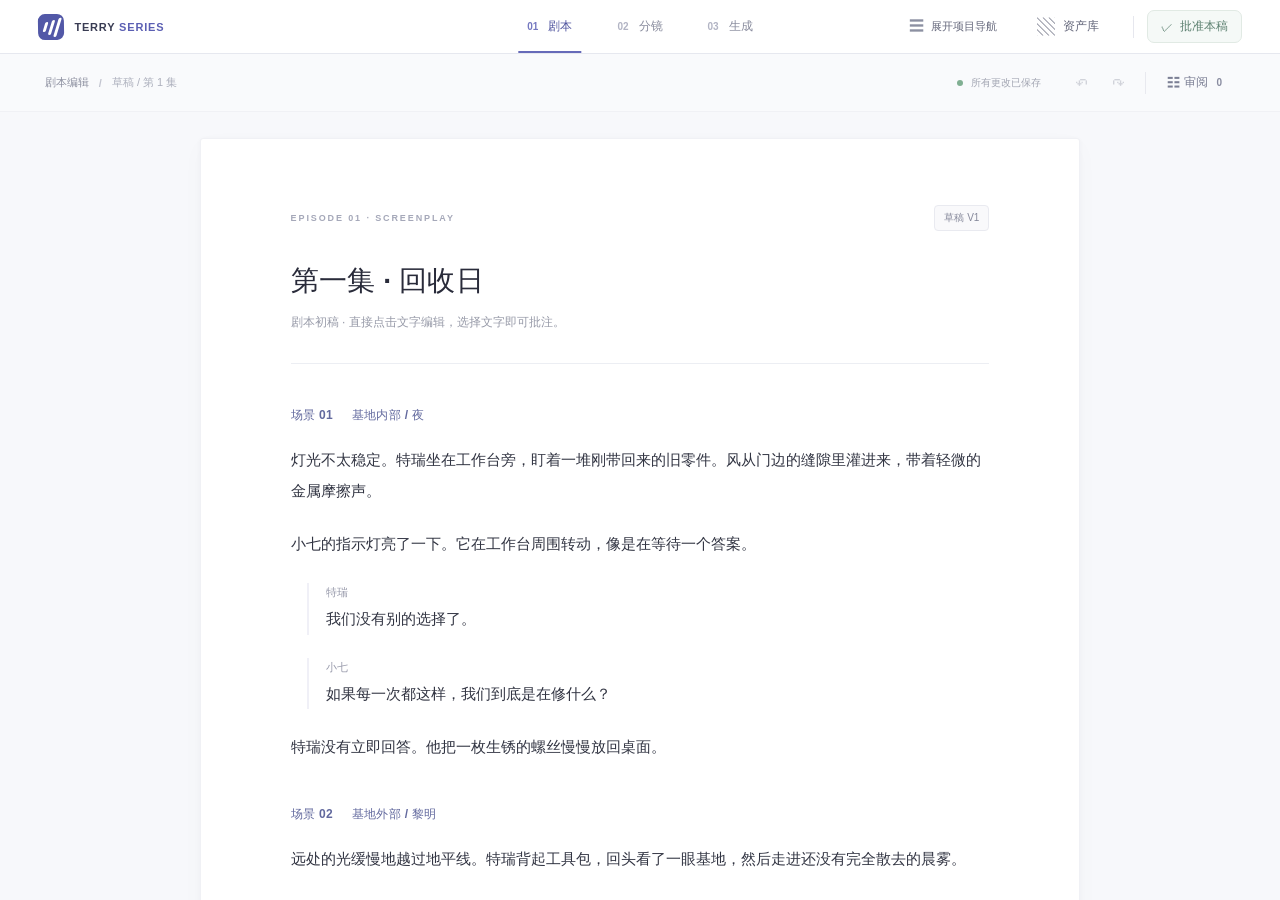
==== commit 219f0dc8: "ui(demo): rename AI review results and foreground pending human decisions" ====
--- a/demo/index.html
+++ b/demo/index.html
@@ -79,10 +79,10 @@
 
           <aside class="review-sidebar" id="reviewSidebar" aria-label="正文关联批改意见">
             <div class="review-header">
-              <div><div class="review-heading">批改意见</div><div class="review-subheading" id="reviewCount">当前没有批注</div></div>
+              <div><div class="review-heading">批改结果</div><div class="review-subheading" id="reviewCount">当前没有批注</div></div>
               <button type="button" class="icon-button mobile-close" id="closeReview" aria-label="收起右侧批改意见" title="收起批改意见">×</button>
             </div>
-            <div class="review-actions"><button type="button" class="review-ai-action" id="aiReviewButton"><span class="star">✦</span> <span id="aiReviewLabel">AI 审查全文</span></button><span class="review-action-hint">批注与修改建议</span></div>
+            <div class="review-actions"><button type="button" class="review-ai-action" id="aiReviewButton"><span class="star">✦</span> <span id="aiReviewLabel">AI 批改全文</span></button><span class="review-action-hint">逐条审核 · 人工确认</span></div>
             <div class="review-filters">
               <button type="button" class="filter active" data-filter="all">全部</button>
               <button type="button" class="filter" data-filter="pending">待处理 <span id="pendingCount">0</span></button>
--- a/demo/styles.css
+++ b/demo/styles.css
@@ -285,3 +285,61 @@
   .app-shell.focus-layout .workspace .review-sidebar.open,
   .app-shell:not(.focus-layout) .workspace .review-sidebar.open{top:54px}
 }
+
+
+/* ── Unified workspace navigation: a single switcher at the top center ──
+   Project sidebar now shows projects / episodes ONLY, not workspace tabs. */
+.topbar{position:relative}
+.topbar-stages{
+  position:absolute;top:0;left:50%;transform:translateX(-50%);
+  display:flex;align-items:stretch;justify-content:center;gap:27px;
+  height:100%;z-index:2;white-space:nowrap;
+}
+.topbar-stages .stage-tab{
+  height:100%;font-size:12px;padding:2px 9px 0;border-bottom:2px solid transparent;
+  font-weight:600;color:#888c9f;
+}
+.topbar-stages .stage-tab:hover{color:#6669b4}
+.topbar-stages .stage-tab.active{
+  color:#5056a4;border-bottom-color:#666ab9;background:transparent;
+}
+.topbar-stages .stage-tab span{font-size:10px;color:#b2b4c4}
+.topbar-stages .stage-tab.active span{color:#7c81c7}
+.app-shell.focus-layout .topbar-stages .stage-tab{font-size:12px;color:#888b9d;font-weight:580}
+.app-shell.focus-layout .topbar-stages .stage-tab.active{color:#4e539e;font-weight:720}
+.app-shell.focus-layout .topbar-stages .stage-tab.active span{color:#7578c0}
+.editing-toolbar>.saved-state{margin-left:auto;font-size:10px;color:#a2a5b2;flex-shrink:0;padding-right:11px}
+@media(max-width:1320px){
+  .topbar-location,.demo-pill,.reset-control{display:none}
+  .app-shell .topbar-location,.app-shell .demo-pill,.app-shell .reset-control{display:none}
+}
+@media(max-width:990px){
+  .brand-name{display:none}
+  .topbar-stages{gap:15px}
+  .topbar-stages .stage-tab{padding-left:7px;padding-right:7px}
+  .app-shell.focus-layout .editing-toolbar>.saved-state{display:none}
+}
+@media(max-width:760px){
+  /* A single topmost header, divided into tool row + centered workspace row. */
+  .topbar,.app-shell.focus-layout .topbar{
+    height:93px;min-height:93px;padding-bottom:39px;
+    align-items:center;
+  }
+  .topbar-stages{
+    top:auto;bottom:0;height:39px;width:100%;
+    gap:25px;border-top:1px solid #f1f1f5;
+  }
+  .topbar-stages .stage-tab{font-size:12px}
+  .app-shell.focus-layout .topbar-stages .stage-tab{font-size:12px}
+  .workspace .review-sidebar.open,
+  .app-shell.focus-layout .workspace .review-sidebar.open,
+  .app-shell:not(.focus-layout) .workspace .review-sidebar.open{top:93px}
+  .editing-toolbar>.saved-state{display:none}
+}
+@media(max-width:410px){
+  .topbar-stages{gap:12px}
+  .topbar-stages .stage-tab{padding-left:5px;padding-right:5px}
+  .app-shell .topbar .brand-name{display:none}
+  .app-shell .topbar .topbar-btn#openAssets{padding:5px 3px}
+  .app-shell .topbar .layout-switch{max-width:125px;overflow:hidden}
+}
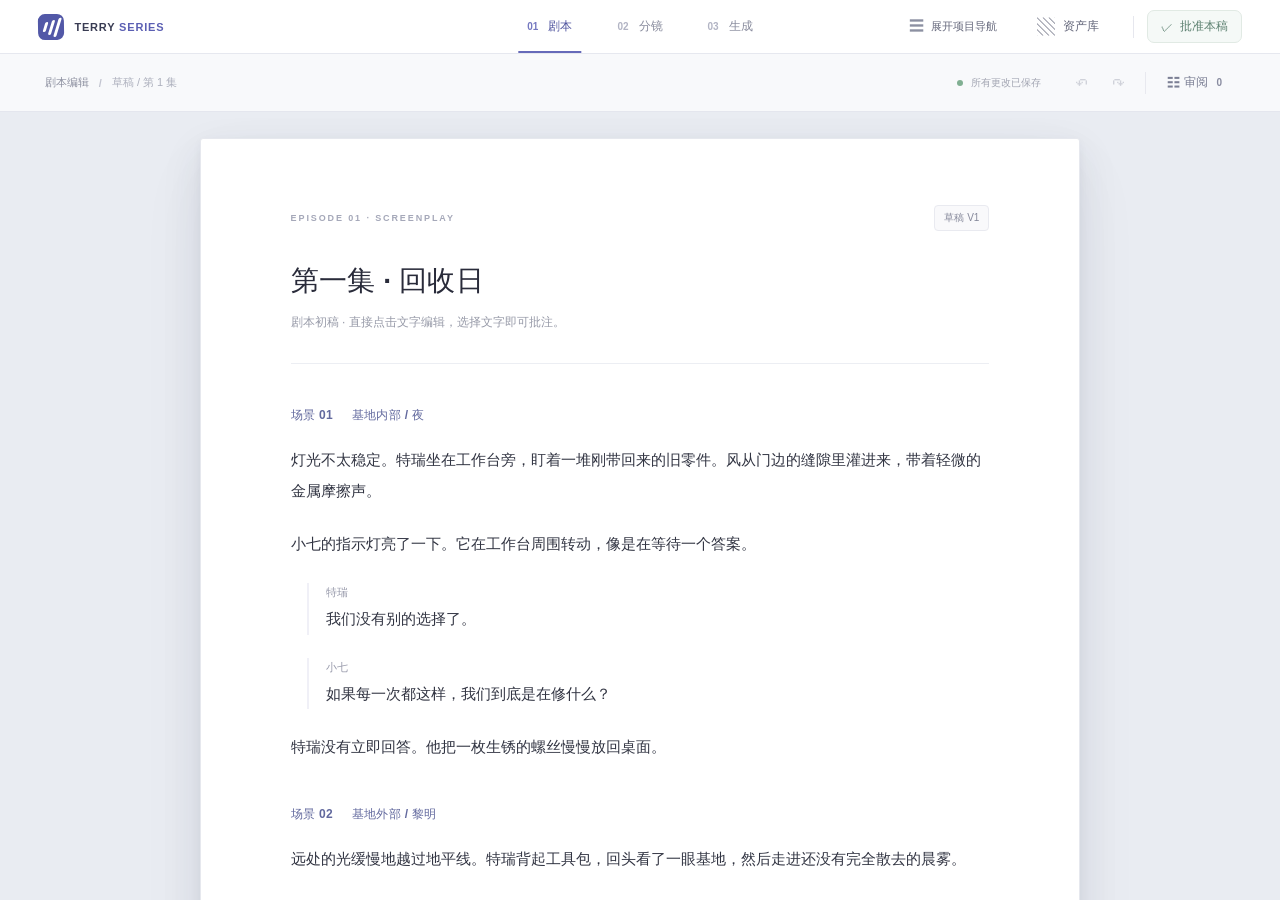
==== commit 4553bebd: "ui(demo): make AI batch review an explicit step after collecting human annotations" ====
--- a/demo/index.html
+++ b/demo/index.html
@@ -79,10 +79,14 @@
 
           <aside class="review-sidebar" id="reviewSidebar" aria-label="正文关联批改意见">
             <div class="review-header">
-              <div><div class="review-heading">批改结果</div><div class="review-subheading" id="reviewCount">当前没有批注</div></div>
+              <div><div class="review-heading">批注与批改</div><div class="review-subheading" id="reviewCount">当前没有批注</div></div>
               <button type="button" class="icon-button mobile-close" id="closeReview" aria-label="收起右侧批改意见" title="收起批改意见">×</button>
             </div>
-            <div class="review-actions"><button type="button" class="review-ai-action" id="aiReviewButton"><span class="star">✦</span> <span id="aiReviewLabel">AI 批改全文</span></button><span class="review-action-hint">逐条审核 · 人工确认</span></div>
+            <div class="review-actions">
+              <div class="batch-guidance" id="batchGuidance">先通读全文添加批注，完成后再统一交给 AI。</div>
+              <button type="button" class="review-ai-action" id="aiReviewButton" disabled><span class="star">✦</span> <span id="aiReviewLabel">按批注 AI 批改全文</span></button>
+              <div class="review-action-hint" id="batchHint">尚无待提交的人工批注</div>
+            </div>
             <div class="review-filters">
               <button type="button" class="filter active" data-filter="all">全部</button>
               <button type="button" class="filter" data-filter="pending">待处理 <span id="pendingCount">0</span></button>
@@ -99,10 +103,10 @@
     <button type="button" id="selectionComment">＋ 添加批改</button>
   </div>
   <div id="commentComposer" class="comment-composer selection-comment-popup" role="dialog" aria-label="添加批改" hidden>
-    <div class="composer-label">添加批改 <button type="button" class="composer-close" id="cancelComment" aria-label="关闭批改输入">×</button></div>
+    <div class="composer-label">添加批注 <button type="button" class="composer-close" id="cancelComment" aria-label="关闭批改输入">×</button></div>
     <div class="composer-quote" id="composerQuote"></div>
-    <textarea id="commentInput" rows="3" placeholder="针对所选文字写下意见……"></textarea>
-    <div class="composer-actions"><span class="composer-shortcut">Ctrl + Enter 提交</span><button id="submitComment" class="accent-button" type="button">添加</button></div>
+    <textarea id="commentInput" rows="3" placeholder="把这处希望 AI 怎么修改写下来……"></textarea>
+    <div class="composer-actions"><span class="composer-shortcut">Ctrl + Enter 保存</span><button id="submitComment" class="accent-button" type="button">保存批注</button></div>
   </div>
   <div class="toast" id="toast" role="status" aria-live="polite"></div>
 
--- a/demo/styles.css
+++ b/demo/styles.css
@@ -343,3 +343,134 @@
   .app-shell .topbar .topbar-btn#openAssets{padding:5px 3px}
   .app-shell .topbar .layout-switch{max-width:125px;overflow:hidden}
 }
+
+
+/* ── Human decision required: high-contrast charcoal review block ── */
+.workspace .review-sidebar .comment-card .review-decision{
+  background:#363b46;
+  border:1px solid #363b46;
+  border-radius:8px;
+  padding:13px 12px 12px;
+  margin-top:14px;
+  color:#f5f6f9;
+  box-shadow:0 3px 9px #25293415;
+}
+.workspace .review-sidebar .comment-card .review-decision .replacement-label{
+  display:flex;align-items:center;gap:7px;
+  font-size:11px;font-weight:740;color:#f1f2f7;
+  margin-bottom:10px;letter-spacing:.02em;
+}
+.review-decision .decision-dot{
+  display:inline-block;flex-shrink:0;
+  height:6px;width:6px;border-radius:50%;
+  background:#d3d6e5;
+  box-shadow:0 0 0 3px #ffffff16;
+}
+.workspace .review-sidebar .comment-card .review-decision .replacement-text{
+  background:#454b57;
+  color:#fff;
+  border:1px solid #555b68;
+  border-radius:5px;
+  font-size:12px;
+  line-height:1.85;
+  padding:10px 11px;
+  margin:0 0 12px;
+  white-space:pre-wrap;
+}
+.workspace .review-sidebar .comment-card .review-decision .decision-hint{
+  color:#d8dbe4;
+  font-size:11px;
+  line-height:1.7;
+  margin-bottom:12px;
+}
+.workspace .review-sidebar .comment-card .review-decision .comment-actions{
+  display:flex;align-items:center;gap:8px;
+  margin:0;
+}
+.workspace .review-sidebar .comment-card .review-decision .comment-actions button{
+  min-height:30px;padding:5px 12px;
+  border-radius:5px;
+  border:1px solid #818795;
+  background:transparent;
+  font-size:11px;font-weight:700;
+  line-height:1.4;
+  color:#f1f3fa;
+  text-decoration:none;
+  transition:background .12s,border-color .12s;
+}
+.workspace .review-sidebar .comment-card .review-decision .comment-actions button.accept{
+  color:#333944;
+  background:#fff;
+  border-color:#fff;
+}
+.workspace .review-sidebar .comment-card .review-decision .comment-actions button.accept:hover:not(:disabled){
+  background:#e9eaf2;border-color:#e9eaf2;
+}
+.workspace .review-sidebar .comment-card .review-decision .comment-actions button.ignore{
+  color:#f1f2f6;
+  border-color:#818795;
+}
+.workspace .review-sidebar .comment-card .review-decision .comment-actions button.ignore:hover{
+  background:#555c69;border-color:#a6abba;
+}
+.workspace .review-sidebar .comment-card .review-decision .comment-actions button:disabled{
+  opacity:.45;cursor:not-allowed;
+}
+.workspace .review-sidebar .comment-card .replacement-archive{
+  border:1px solid #e7e8ef;
+  background:#f7f8fa;
+  border-radius:7px;
+  padding:11px;
+  margin-bottom:11px;
+}
+.workspace .review-sidebar .comment-card .replacement-archive .replacement-label{
+  color:#9ca1b0;
+  font-size:10px;
+}
+.workspace .review-sidebar .comment-card .replacement-archive .replacement-text{
+  background:none;color:#6b7080;
+  padding:0;margin:0;
+  font-size:11px;line-height:1.8;
+}
+
+
+/* ── Editorial canvas contrast · 2026-10-20 ──────────────────────
+   Darken only the large areas outside the paper. Keep the reading
+   surface white and the already-approved charcoal decision blocks. */
+:root{
+  --studio-canvas:#e9ecf2;
+  --studio-review-rail:#f6f7fa;
+  --studio-toolbar:#f8f9fb;
+}
+.workspace,
+.editor-main,
+.page-scroller,
+.app-shell.focus-layout .page-scroller{
+  background:var(--studio-canvas);
+}
+.paper,
+.app-shell.focus-layout .paper{
+  background:#fff;
+  border-color:#e6e8ee;
+  box-shadow:
+    0 3px 9px #2931490b,
+    0 15px 42px #29314918,
+    0 30px 72px #2931490c;
+}
+.editing-toolbar,
+.app-shell.focus-layout .editing-toolbar{
+  background:var(--studio-toolbar);
+  border-bottom:1px solid #e4e6ee;
+}
+.workspace .review-sidebar.open,
+.app-shell.focus-layout .workspace .review-sidebar.open,
+.app-shell:not(.focus-layout) .workspace .review-sidebar.open{
+  background:var(--studio-review-rail);
+  border-left-color:#dfe2eb;
+}
+.workspace .review-sidebar .review-header,
+.workspace .review-sidebar .review-actions,
+.workspace .review-sidebar .review-filters,
+.workspace .review-sidebar .review-footer{
+  background:var(--studio-review-rail);
+}
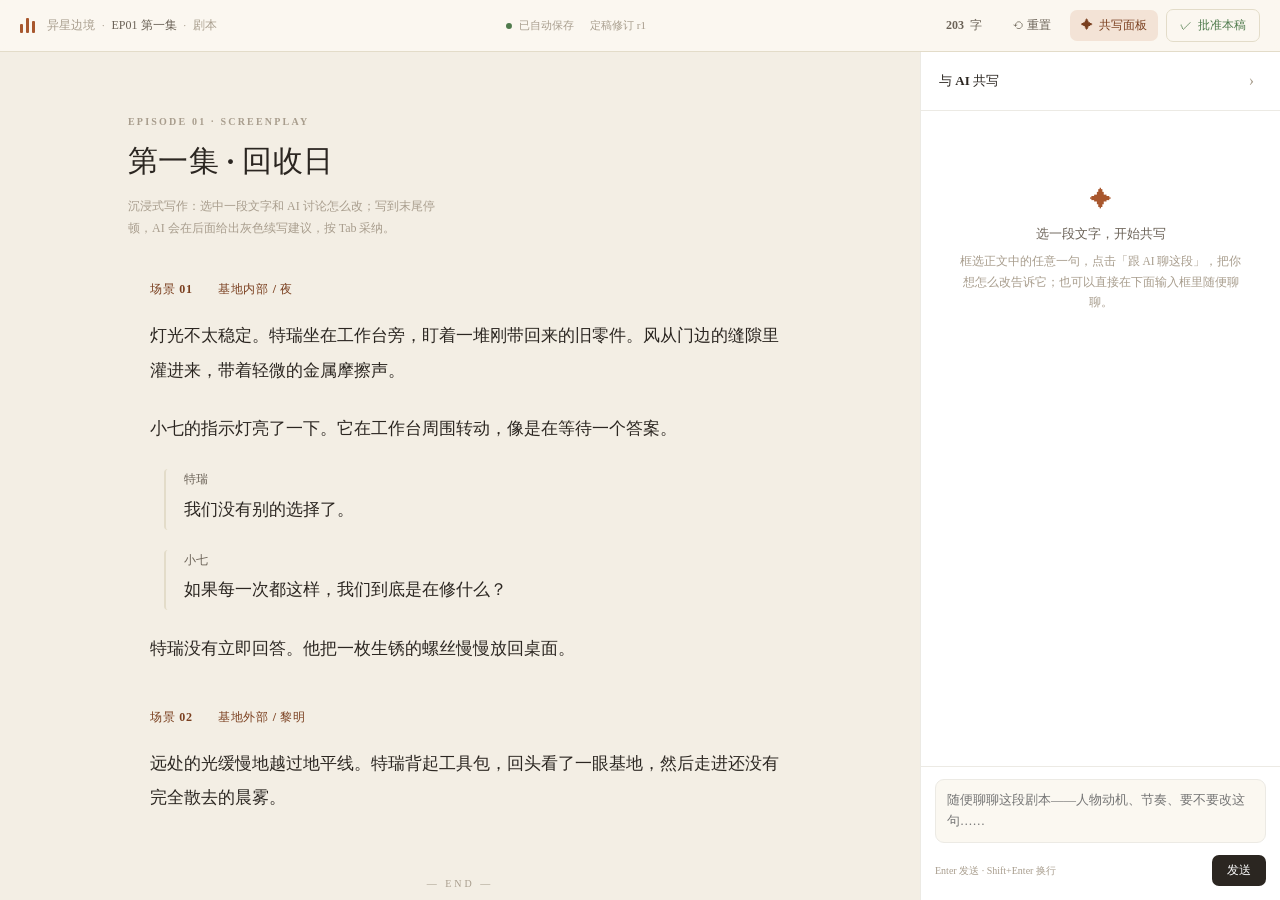
==== commit 605ec0bf: "Rewrite demo as an immersive co-writing editor Replace the batch "annotate the whole document, then " ====
--- a/demo/index.html
+++ b/demo/index.html
@@ -3,123 +3,91 @@
 <head>
   <meta charset="utf-8">
   <meta name="viewport" content="width=device-width, initial-scale=1">
-  <meta name="color-scheme" content="light">
-  <title>TerrySeriesStudio · 剧集工作室交互 Demo</title>
-  <meta name="description" content="Word 式剧本与分镜 AI 批注交互 Demo，无需后端">
+  <meta name="color-scheme" content="light dark">
+  <title>TerrySeriesStudio · 沉浸式共写 Demo</title>
+  <meta name="description" content="剧本沉浸式写作 + AI 共写对话 Demo，纯前端模拟，无需后端">
   <link rel="stylesheet" href="./styles.css">
   <script src="./app.js" defer></script>
 </head>
 <body>
-  <div class="app-shell focus-layout" id="appShell">
-    <header class="topbar">
-      <div class="brand" aria-label="剧集工作室">
-        <div class="brand-mark" aria-hidden="true"><span></span><span></span><span></span></div>
-        <div class="brand-name">TERRY <strong>SERIES</strong> <span>STUDIO</span></div>
+  <div class="shell" id="shell">
+
+    <header class="bar" id="topbar">
+      <div class="bar-left">
+        <div class="mark" aria-hidden="true"><span></span><span></span><span></span></div>
+        <div class="crumb">
+          <span class="crumb-muted">异星边境</span>
+          <span class="crumb-sep">·</span>
+          <span>EP01 第一集</span>
+          <span class="crumb-sep">·</span>
+          <span class="crumb-muted">剧本</span>
+        </div>
       </div>
-      <div class="topbar-divider"></div>
-      <div class="topbar-location"><span class="topbar-muted">工作室</span><span class="tiny-chevron">›</span><span>异星边境</span><span class="tiny-chevron">›</span><span class="location-episode">EP01</span></div>
-      <nav class="topbar-stages" role="tablist" aria-label="工作区切换">
-        <button type="button" class="stage-tab active" role="tab" aria-selected="true" data-tab="script"><span>01</span> 剧本</button>
-        <button type="button" class="stage-tab" role="tab" aria-selected="false" data-tab="storyboard"><span>02</span> 分镜</button>
-        <button type="button" class="stage-tab" role="tab" aria-selected="false" data-tab="generate"><span>03</span> 生成</button>
-      </nav>
-      <span class="demo-pill">交互原型</span>
-      <div class="topbar-spacer"></div>
-      <button class="topbar-btn layout-switch" id="toggleFocus" type="button" aria-pressed="true" title="切换专注写作与完整工作区"><span class="layout-switch-icon" aria-hidden="true">☰</span><span id="focusLabel">展开项目导航</span></button>
-      <button class="topbar-btn" id="openAssets" type="button"><span class="btn-glyph">▧</span> 资产库</button>
-      <button class="topbar-btn reset-control" id="resetDemo" type="button" title="清除本地演示内容并恢复示例">重置示例</button>
-      <div class="document-finalize"><span class="finalize-divider" aria-hidden="true"></span><button type="button" class="approve-button" id="approveButton" title="批准当前版本，进入下一阶段">✓ <span id="approveLabel">批准本稿</span></button></div>
-      <div class="avatar" title="本地创作者">T</div>
+      <div class="bar-center">
+        <span class="save-indicator" id="saveIndicator"><span class="save-dot"></span><span id="saveText">已自动保存</span></span>
+        <span class="rev-indicator" id="revIndicator">定稿修订 r1</span>
+      </div>
+      <div class="bar-right">
+        <span class="bar-btn" id="wordCountBtn" title="字数统计">
+          <span id="wordCount">0</span> 字
+        </span>
+        <button type="button" class="bar-btn" id="resetDemo" title="清除本地演示内容并恢复示例">
+          ⟲ 重置
+        </button>
+        <button type="button" class="bar-btn" id="toggleChat" aria-pressed="true" title="收起/展开 AI 共写面板">
+          <span class="bar-btn-icon">✦</span> <span id="toggleChatLabel">共写面板</span>
+        </button>
+        <button type="button" class="approve-btn" id="approveBtn" title="批准当前版本，作为可交付定稿">
+          <span class="approve-icon">✓</span> <span id="approveLabel">批准本稿</span>
+        </button>
+      </div>
     </header>
 
-    <div class="body-grid">
-      <aside class="sidebar" aria-label="项目导航">
-        <div class="sidebar-section-label">当前项目</div>
-        <div class="project-tile">
-          <div class="project-art" aria-hidden="true"><i></i><i></i><i></i></div>
-          <div class="project-tile-info"><strong>异星边境</strong><span>OFFWORLD FRONTIER</span></div>
+    <div class="layout" id="layout">
+
+      <div class="canvas-scroll" id="canvasScroll">
+        <div class="canvas-inner">
+          <div class="doc-head">
+            <div class="doc-kicker">EPISODE 01 · SCREENPLAY</div>
+            <h1 id="docTitle">第一集 · 回收日</h1>
+            <p class="doc-hint">沉浸式写作：选中一段文字和 AI 讨论怎么改；写到末尾停顿，AI 会在后面给出灰色续写建议，按 Tab 采纳。</p>
+          </div>
+          <div class="gutter-and-doc">
+            <div class="gutter" id="gutter" aria-hidden="true"></div>
+            <div class="doc" id="doc"></div>
+          </div>
+          <div class="doc-foot"><span>— END —</span></div>
         </div>
-        <div class="sidebar-section-head"><span>第一季</span><span class="sidebar-count">01 / 10</span></div>
-        <button class="episode active" type="button"><span class="episode-indicator"></span><span><strong>EP 01</strong><small>剧本创作中</small></span><span class="episode-arrow">›</span></button>
-        <div class="episode inactive"><span class="episode-indicator"></span><span><strong>EP 02</strong><small>暂未开始</small></span></div>
-        <div class="episode inactive"><span class="episode-indicator"></span><span><strong>EP 03</strong><small>暂未开始</small></span></div>
-        <div class="sidebar-bottom">
-          <div class="info-icon">i</div>
-          <p>当前为独立前端 Demo。AI 意见与生成状态均为模拟数据。</p>
+      </div>
+
+      <aside class="chat" id="chatPanel" aria-label="AI 共写面板">
+        <div class="chat-head">
+          <div class="chat-title">与 AI 共写</div>
+          <button type="button" class="chat-collapse" id="collapseChat" aria-label="收起共写面板" title="收起">›</button>
+        </div>
+        <div class="chat-threads" id="chatThreads"></div>
+        <div class="chat-composer">
+          <div class="composer-ref" id="composerRef" hidden>
+            <div class="composer-ref-label">引用选中内容 <button type="button" id="clearRef" aria-label="取消引用">×</button></div>
+            <div class="composer-ref-quote" id="composerRefQuote"></div>
+          </div>
+          <textarea id="chatInput" rows="2" placeholder="随便聊聊这段剧本——人物动机、节奏、要不要改这句……"></textarea>
+          <div class="composer-row">
+            <button type="button" class="composer-link" id="switchGeneral" hidden>↩ 不针对这段，随便聊</button>
+            <span class="composer-hint" id="composerHint">Enter 发送 · Shift+Enter 换行</span>
+            <button type="button" class="send-btn" id="sendBtn">发送</button>
+          </div>
         </div>
       </aside>
 
-      <main class="main-area">
-        <div class="workspace" id="workArea">
-          <svg class="review-relations" id="reviewRelations" aria-hidden="true" preserveAspectRatio="none"></svg>
-          <section class="editor-main" aria-label="文档编辑器">
-            <div class="editing-toolbar">
-              <div class="toolbar-title"><span id="toolbarScope">剧本编辑</span><span class="toolbar-divider">/</span><span id="toolbarDoc">初稿</span></div>
-              <span class="saved-state" id="saveStatus"><span class="save-dot"></span> 所有更改已保存</span>
-              <div class="toolbar-actions">
-                <button type="button" class="icon-button" id="undoButton" title="撤销（Ctrl+Z）" aria-label="撤销">↶</button>
-                <button type="button" class="icon-button" id="redoButton" title="重做（Ctrl+Y）" aria-label="重做">↷</button>
-                <div class="toolbar-separator"></div>
-                <button type="button" class="review-toggle" id="openReview" aria-controls="reviewSidebar" aria-label="打开审阅浮窗" aria-expanded="false"><span class="review-icon" aria-hidden="true">☷</span> <span class="review-toggle-label">审阅</span> <span class="review-counter" id="reviewMobileCount">0</span></button>
-              </div>
-            </div>
-
-            <div class="page-scroller" id="pageScroller">
-              <article class="paper" id="paper">
-                <div class="doc-topline"><span id="docKicker">EPISODE 01 · SCREENPLAY</span><span class="version" id="versionLabel">草稿 V1</span></div>
-                <h1 id="docTitle">第一集 · 回收日</h1>
-                <p class="document-subtitle" id="docSubtitle">剧本初稿 · 可直接点击文字编辑，也可选择一段文字添加批注。</p>
-                <div class="paper-rule"></div>
-                <div id="editorBlocks" class="editor-blocks"></div>
-                <div class="paper-end"><span>— END —</span></div>
-              </article>
-              <div class="page-hint">选择文字以添加批注 <span class="hint-separator">·</span> Ctrl+Z 撤销 <span class="hint-separator">·</span> 此 Demo 的修改保存在浏览器内</div>
-            </div>
-          </section>
-
-          <aside class="review-sidebar" id="reviewSidebar" aria-label="正文关联批改意见">
-            <div class="review-header">
-              <div><div class="review-heading">批注与批改</div><div class="review-subheading" id="reviewCount">当前没有批注</div></div>
-              <button type="button" class="icon-button mobile-close" id="closeReview" aria-label="收起右侧批改意见" title="收起批改意见">×</button>
-            </div>
-            <div class="review-actions">
-              <div class="batch-guidance" id="batchGuidance">先通读全文添加批注，完成后再统一交给 AI。</div>
-              <button type="button" class="review-ai-action" id="aiReviewButton" disabled><span class="star">✦</span> <span id="aiReviewLabel">按批注 AI 批改全文</span></button>
-              <div class="review-action-hint" id="batchHint">尚无待提交的人工批注</div>
-            </div>
-            <div class="review-filters">
-              <button type="button" class="filter active" data-filter="all">全部</button>
-              <button type="button" class="filter" data-filter="pending">待处理 <span id="pendingCount">0</span></button>
-            </div>
-            <div id="reviewItems" class="review-items"></div>
-            <div class="review-footer"><span class="review-footer-icon">✦</span> 批注由你决定是否采纳，AI 不会直接修改原文。</div>
-          </aside>
-        </div>
-      </main>
+      <button type="button" class="chat-reopen" id="reopenChat" hidden title="展开共写面板">✦</button>
     </div>
   </div>
 
-  <div id="selectionToolbar" class="selection-toolbar" hidden>
-    <button type="button" id="selectionComment">＋ 添加批改</button>
+  <div id="selectBubble" class="select-bubble" hidden>
+    <button type="button" id="askAiBtn">💬 跟 AI 聊这段</button>
   </div>
-  <div id="commentComposer" class="comment-composer selection-comment-popup" role="dialog" aria-label="添加批改" hidden>
-    <div class="composer-label">添加批注 <button type="button" class="composer-close" id="cancelComment" aria-label="关闭批改输入">×</button></div>
-    <div class="composer-quote" id="composerQuote"></div>
-    <textarea id="commentInput" rows="3" placeholder="把这处希望 AI 怎么修改写下来……"></textarea>
-    <div class="composer-actions"><span class="composer-shortcut">Ctrl + Enter 保存</span><button id="submitComment" class="accent-button" type="button">保存批注</button></div>
-  </div>
+
   <div class="toast" id="toast" role="status" aria-live="polite"></div>
-
-  <div class="drawer-backdrop" id="assetBackdrop" hidden></div>
-  <aside class="asset-drawer" id="assetDrawer" aria-label="资产库预览" hidden>
-    <div class="drawer-header"><div><span class="drawer-eyebrow">PROJECT LIBRARY</span><h2>项目资产</h2></div><button class="icon-button" id="closeAssets" type="button" aria-label="关闭资产库">×</button></div>
-    <div class="drawer-description">角色和场景资产会在后续开发中与剧本、分镜和 ComfyUI 引用绑定。这里仅展示概念结构。</div>
-    <div class="drawer-group-title">角色 <span>CHARACTERS</span></div>
-    <div class="asset-card"><div class="asset-thumb character-thumb">T</div><div><strong>特瑞</strong><small>人物描述 · 参考图片 · 声音样本</small><em>待导入正式资产</em></div></div>
-    <div class="asset-card"><div class="asset-thumb character-thumb second">7</div><div><strong>小七</strong><small>人物描述 · 参考图片 · 声音样本</small><em>待导入正式资产</em></div></div>
-    <div class="drawer-group-title">场景 <span>LOCATIONS</span></div>
-    <div class="asset-card"><div class="asset-thumb scene-thumb">⌂</div><div><strong>基地内部</strong><small>场景描述 · 环境参考图片</small><em>待导入正式资产</em></div></div>
-    <div class="drawer-note">此演示不包含真实角色图、配音和素材上传，避免将占位资产误认为正式设定。</div>
-  </aside>
 </body>
-</html>+</html>
--- a/demo/styles.css
+++ b/demo/styles.css
@@ -1,476 +1,280 @@
-/* TerrySeriesStudio — editorial prototype. Self-contained, no UI framework. */
-:root{font-family:-apple-system,BlinkMacSystemFont,"Segoe UI","Microsoft YaHei",sans-serif;color:#242637;background:#f5f6f9;font-synthesis:none;text-rendering:optimizeLegibility;-webkit-font-smoothing:antialiased;--accent:#5c5fb2;--accent-soft:#ededf9;--border:#e6e8ef;--muted:#85899c;--ink:#25283a;--panel:#fff;--ui-bg:#f6f7fa}
-*{box-sizing:border-box}html,body{height:100%;margin:0}body{min-width:320px}button,textarea{font:inherit}button{cursor:pointer}button:disabled{cursor:not-allowed;opacity:.47}button:focus-visible,[contenteditable]:focus-visible,textarea:focus-visible{outline:2px solid #9598e4;outline-offset:3px}[hidden]{display:none!important}::selection{background:#d8d8f8}
-.app-shell{display:flex;flex-direction:column;height:100vh;height:100dvh;overflow:hidden}
-.topbar{height:64px;min-height:64px;display:flex;align-items:center;padding:0 25px;gap:22px;background:#fff;border-bottom:1px solid var(--border);z-index:10}
-.brand{display:flex;align-items:center;gap:10px;white-space:nowrap}.brand-mark{position:relative;width:28px;height:28px;display:flex;align-items:center;justify-content:center;gap:3px;border-radius:9px;background:#5258a7;box-shadow:0 4px 12px #4348a12b;transform:rotate(-1deg)}.brand-mark span{height:10px;width:3px;background:white;transform:skew(-18deg);border-radius:2px}.brand-mark span:nth-child(2){height:15px}.brand-mark span:nth-child(3){height:19px}.brand-name{font-size:12px;letter-spacing:.075em;color:#393c53;font-weight:800}.brand-name strong{color:#5b5fb3;font-weight:800}.brand-name>span{font-weight:500;letter-spacing:.11em;color:#a2a5b4}
-.topbar-divider{height:22px;width:1px;background:#e4e6ee}.topbar-location{display:flex;align-items:center;gap:13px;font-size:13px;font-weight:590;color:#494c5d}.topbar-muted{color:#989cac;font-weight:450}.tiny-chevron{color:#bec0cc;font-size:19px;font-weight:350;line-height:1}.location-episode{font-variant-numeric:tabular-nums}.demo-pill{font-size:10px;color:#85879a;background:#f3f3f7;border:1px solid #e9eaf1;letter-spacing:.05em;border-radius:5px;padding:4px 8px}.topbar-spacer{flex:1}.topbar-btn{display:flex;align-items:center;gap:8px;border:0;background:transparent;color:#626579;font-size:12px;font-weight:600;padding:9px 10px;border-radius:7px}.topbar-btn:hover{background:#f2f3f8;color:var(--accent)}.btn-glyph{font-size:18px;font-weight:300;line-height:1}.avatar{width:30px;height:30px;border-radius:50%;background:#edeef8;color:#575bb1;display:grid;place-items:center;font-size:13px;font-weight:800;border:1px solid #dfe0f2}
-.body-grid{display:flex;min-height:0;flex:1}.sidebar{width:226px;flex:0 0 226px;background:#f9fafc;border-right:1px solid var(--border);padding:26px 14px;display:flex;flex-direction:column;gap:7px;overflow:auto}.sidebar-section-label{color:#a1a4b1;text-transform:uppercase;letter-spacing:.14em;font-size:10px;font-weight:750;padding:0 10px;margin-bottom:7px}.project-tile{margin:0 4px 22px;display:flex;align-items:center;gap:10px}.project-art{height:42px;width:42px;border-radius:8px;background:linear-gradient(135deg,#283449,#647389 72%,#c2af92);position:relative;overflow:hidden;box-shadow:inset 0 -15px 18px #18243150}.project-art:after{content:"";position:absolute;left:-5px;right:-5px;bottom:5px;height:16px;clip-path:polygon(0 80%,23% 30%,48% 75%,67% 18%,100% 64%,100% 100%,0 100%);background:#17253680}.project-art i{position:absolute;border-radius:50%;background:#e8c99c55;filter:blur(5px)}.project-art i:nth-child(1){left:5px;top:9px;width:12px;height:12px}.project-art i:nth-child(2){left:22px;top:1px;width:12px;height:12px}.project-tile-info{display:flex;flex-direction:column;gap:5px}.project-tile-info strong{font-size:13px;letter-spacing:.06em}.project-tile-info span{font-size:9px;letter-spacing:.12em;color:#969aa7}.sidebar-section-head{display:flex;align-items:center;justify-content:space-between;padding:0 10px 9px;margin-top:1px;font-size:11px;font-weight:760;color:#696d7e}.sidebar-count{font-size:10px;font-variant-numeric:tabular-nums;color:#adafbb;font-weight:500}.episode{width:100%;display:flex;align-items:center;text-align:left;gap:11px;border:0;background:transparent;padding:12px 13px;border-radius:8px;color:#9396a5;min-height:55px}.episode.active{background:#e9eaf6;color:#5155a1}.episode-indicator{width:7px;height:7px;border-radius:50%;border:1.5px solid #c4c6d2;flex-shrink:0}.episode.active .episode-indicator{background:#6569b9;border-color:#6569b9;box-shadow:0 0 0 3px #d7d8ed}.episode strong{display:block;font-size:12px;letter-spacing:.025em}.episode small{display:block;margin-top:3px;font-size:10px;color:#9295a4}.episode.active small{color:#8589be}.episode-arrow{margin-left:auto;font-size:19px;color:#8d90c7}.episode.inactive{cursor:default}.sidebar-line{height:1px;background:#e9eaf0;margin:20px 10px 19px}.sidebar-link{padding:11px 14px;display:flex;align-items:center;gap:14px;text-align:left;border:0;border-radius:8px;background:transparent;color:#76798d;font-size:12px;font-weight:600}.sidebar-link:hover{background:#f0f0f6}.sidebar-link.active{color:#4e529f;background:#efeffa}.sidebar-icon{width:16px;text-align:center;font-size:18px;color:#9598a9;font-weight:350}.sidebar-link.active .sidebar-icon{color:#6569b9}.tiny-dot{margin-left:auto;width:5px;height:5px;background:#777cca;border-radius:50%}.sidebar-bottom{margin-top:auto;display:flex;align-items:flex-start;gap:10px;border-top:1px solid #e9eaf1;padding:20px 10px 0}.sidebar-bottom p{font-size:10px;color:#a5a7b5;margin:0;line-height:1.8}.info-icon{height:15px;min-width:15px;border:1px solid #c4c7d3;border-radius:50%;display:grid;place-items:center;font-size:10px;color:#9296a5;font-family:Georgia,serif}
-.main-area{display:flex;min-width:0;min-height:0;flex-direction:column;flex:1}
-.document-tabs{height:58px;min-height:58px;display:flex;align-items:stretch;background:#fff;padding:0 28px;gap:32px;border-bottom:1px solid var(--border)}.stage-tab{border:0;border-bottom:2px solid transparent;background:transparent;display:flex;align-items:center;gap:10px;color:#8e91a0;font-size:13px;font-weight:600;padding:2px 5px 0}.stage-tab:hover{color:#6065ad}.stage-tab.active{border-color:#6468b7;color:#5055a5}.stage-tab span{font-size:11px;color:#b8b9c7;font-variant-numeric:tabular-nums}.stage-tab.active span{color:#6f73bd}.tabs-fill{flex:1}.saved-state{display:flex;align-items:center;gap:8px;color:#a0a3ae;font-size:11px;white-space:nowrap;align-self:center}.save-dot{height:6px;width:6px;border-radius:50%;background:#80af92}.saved-state.unsaved .save-dot{background:#e4ad62}.saved-state.error .save-dot{background:#d98b83}
-.workspace{display:flex;flex:1;min-height:0;min-width:0}.editor-main{display:flex;flex-direction:column;flex:1;min-width:0;background:#f6f7fa}.editing-toolbar{min-height:68px;padding:0 35px;display:flex;align-items:center;gap:14px;justify-content:space-between;border-bottom:1px solid #eff0f4;background:#fafafd}.toolbar-title{font-size:12px;color:#54596c;font-weight:650;display:flex;gap:10px;align-items:center;white-space:nowrap}.toolbar-divider{color:#c3c5d0}.toolbar-title #toolbarDoc{font-weight:450;color:#a1a4b1}.toolbar-actions{display:flex;align-items:center;gap:8px}.icon-button{width:32px;height:32px;border:0;border-radius:7px;background:transparent;color:#818597;font-size:22px;font-weight:350;display:grid;place-items:center}.icon-button:hover{background:#ebeef6;color:var(--accent)}.toolbar-separator{height:22px;width:1px;background:#e2e3eb;margin:0 5px}.subtle-button,.accent-button,.approve-button{height:34px;border-radius:7px;border:1px solid #dcdeeb;background:#fff;padding:0 13px;font-size:12px;font-weight:660;display:inline-flex;align-items:center;justify-content:center;gap:7px;white-space:nowrap;color:#53576a}.subtle-button:hover{border-color:#b8bae0;color:var(--accent);background:#fbfbff}.accent-button{color:white;background:#5d60ad;border-color:#5d60ad;box-shadow:0 2px 6px #5558a322}.accent-button:hover{background:#5155a1}.star{font-size:16px;line-height:1}.approve-button{color:#5e8171;background:#f9fffc;border-color:#d7e9df}.approve-button:hover{background:#ecf8f1}.approve-button.approved{background:#ecf7f1;border-color:#bcdac9;color:#3f795f}
-.page-scroller{flex:1;min-height:0;overflow:auto;padding:32px clamp(22px,4vw,68px) 50px}.paper{width:100%;max-width:800px;margin:0 auto;padding:53px clamp(32px,5.1vw,76px) 65px;min-height:820px;background:white;border:1px solid #ececf1;border-radius:3px;box-shadow:0 6px 25px #22274308,0 20px 70px #24243c07}.doc-topline{display:flex;align-items:center;justify-content:space-between;gap:10px}.doc-topline>span:first-child{font-size:9px;color:#a5a8b9;letter-spacing:.21em;font-weight:760}.version{border:1px solid #e9eaf0;background:#f9f9fb;border-radius:4px;color:#86899b;font-size:10px;padding:5px 9px}.paper h1{font-size:29px;letter-spacing:.008em;margin:27px 0 12px;color:#292b3a;font-weight:750;line-height:1.4}.document-subtitle{font-size:12px;color:#979aa8;margin:0;line-height:1.7}.paper-rule{height:1px;background:#eceef3;margin:29px 0 34px}.editor-blocks{font-size:14px;line-height:2;color:#353949}.doc-block{position:relative;margin-bottom:19px;scroll-margin-top:60px}.doc-block.kind-scene{margin-top:35px;margin-bottom:17px}.doc-block.kind-scene:first-child{margin-top:0}.doc-block.kind-scene .block-editable{color:#6369a4;letter-spacing:.03em;font-size:12px;font-weight:800;line-height:1.7}.doc-block.kind-dialogue{padding-left:17px;border-left:2px solid #e9eaf5;margin-left:16px}.speaker-name{font-size:11px;color:#989aab;font-weight:700;margin-bottom:1px;line-height:1.8}.block-editable{min-height:1.6em;white-space:pre-wrap;word-break:break-word;outline:none;border-radius:3px;caret-color:#5e62b6;transition:background .16s}.block-editable:focus{outline:0;background:#fafaff;box-shadow:0 0 0 7px #fafaff}.block-editable:hover:not(:focus){background:#fcfcff}.doc-block.is-related{background:#f7f7fd;border-radius:4px}.paper-end{display:flex;align-items:center;gap:19px;margin-top:50px;color:#c4c5d0;font-size:10px;font-weight:650;letter-spacing:.24em}.paper-end:before,.paper-end:after{content:"";height:1px;background:#efeff3;flex:1}.page-hint{text-align:center;font-size:11px;color:#acafbb;margin:20px auto 8px}.page-hint span{font-weight:bold;color:#a5a7c3;margin-right:6px}
-.review-sidebar{width:322px;min-width:322px;background:#fff;border-left:1px solid var(--border);display:flex;flex-direction:column}.review-header{padding:29px 24px 20px;display:flex;justify-content:space-between}.review-heading{font-size:15px;letter-spacing:.02em;font-weight:750;color:#303347}.review-subheading{font-size:11px;color:#a0a3b2;margin-top:8px}.review-filters{display:flex;gap:6px;border-bottom:1px solid #e9eaf1;padding:0 22px 14px}.filter{border:0;background:transparent;border-radius:6px;padding:7px 12px;color:#9a9cab;font-size:11px;font-weight:600}.filter.active{background:#eeeff8;color:#5b60ae}.filter span{font-weight:700;margin-left:4px}.review-items{overflow:auto;flex:1;padding:21px 17px 24px}.review-footer{padding:15px 22px;display:flex;align-items:start;gap:9px;border-top:1px solid #f1f1f5;line-height:1.6;font-size:10px;color:#aaaeba}.review-footer-icon{font-size:14px;color:#9395c7}
-.empty-review{text-align:center;margin:74px auto 0;max-width:228px;padding:0 8px}.empty-art{margin:0 auto 23px;width:60px;height:65px;position:relative}.empty-art span{display:block;position:absolute;background:#f0f0fb;border:1px solid #dfe0f5;border-radius:8px}.empty-art span:nth-child(1){height:38px;width:45px;left:5px;top:5px;transform:rotate(-9deg)}.empty-art span:nth-child(2){height:37px;width:44px;left:12px;top:17px;transform:rotate(8deg)}.empty-art:after{content:"✦";position:absolute;z-index:1;top:24px;left:28px;font-size:21px;color:#8c8fc4}.empty-review h3{font-size:13px;color:#666a81;font-weight:700;margin:0 0 8px}.empty-review p{font-size:11px;color:#a4a7b4;line-height:1.8;margin:0}.empty-review .empty-cta{margin-top:18px;padding:8px 16px;border-radius:6px;border:1px solid #dddef0;background:#f8f8fd;color:#6568b0;font-size:11px;font-weight:650}.empty-cta:hover{background:#eeeffa}
-.comment-card{background:#fff;border:1px solid #e8e9f0;border-radius:10px;margin-bottom:13px;padding:16px 15px 14px;transition:box-shadow .18s,border-color .18s;cursor:pointer}.comment-card:hover{border-color:#d9daed;box-shadow:0 3px 13px #4245750c}.comment-card.selected{border-color:#b8b9e1;box-shadow:0 0 0 2px #e9eafa}.comment-card.resolved{opacity:.61}.comment-card .card-heading{display:flex;align-items:center;gap:8px;margin-bottom:12px}.review-avatar{height:22px;width:22px;border-radius:6px;background:#edeef9;color:#686bb4;display:grid;place-items:center;font-size:12px;font-weight:bold}.review-avatar.human{background:#edf2f6;color:#5d7183}.card-author{font-size:11px;font-weight:750;color:#42465c}.card-severity{margin-left:auto;padding:3px 6px;border-radius:4px;background:#f6f0e8;color:#ba8751;font-size:9px;font-weight:700}.card-severity.suggestion{background:#f1f2f7;color:#979aaa}.comment-quote{font-size:11px;color:#84899f;line-height:1.7;background:#f7f8fb;border-left:2px solid #c5c7e8;padding:8px 10px;margin-bottom:12px;white-space:pre-wrap;max-height:90px;overflow:hidden}.comment-copy{font-size:12px;line-height:1.8;color:#4e5166;margin:0 0 13px;white-space:pre-wrap}.replacement-label{font-size:10px;color:#a2a5b1;font-weight:700;margin-bottom:7px}.replacement-text{font-size:12px;line-height:1.8;background:#f0f7f3;color:#4e7962;border-radius:6px;padding:10px 11px;white-space:pre-wrap;margin-bottom:12px}.comment-actions{display:flex;gap:10px;align-items:center}.comment-actions button{font-size:11px;border:0;background:none;padding:5px 0;font-weight:720;color:#5a60a9}.comment-actions button:hover{text-decoration:underline}.comment-actions button.ignore{color:#999ca9}.comment-actions button.resolve{color:#6a8878}.comment-status{font-size:10px;color:#a1a4b1;margin-top:10px}.orphan-note{font-size:10px;color:#b87a63;padding:7px 9px;border-radius:5px;background:#fff6f2;margin-bottom:11px;line-height:1.7}.review-summary{padding:13px 14px;border:1px solid #e9eaf4;background:#f9f9fe;border-radius:9px;font-size:11px;line-height:1.8;color:#666b89;margin-bottom:14px}
-.comment-composer{margin:10px 17px 0;border:1px solid #d3d6ef;padding:14px;border-radius:9px;box-shadow:0 4px 15px #7477c012}.composer-label{font-size:11px;font-weight:750;color:#555a9c;margin-bottom:10px}.composer-quote{padding:8px 10px;background:#f8f8fd;border-left:2px solid #9fa3da;border-radius:3px;font-size:11px;color:#74788c;line-height:1.6;max-height:65px;overflow:hidden;margin-bottom:12px}.comment-composer textarea{width:100%;resize:vertical;min-height:82px;border:1px solid #e3e4ee;background:#fff;border-radius:7px;padding:10px;font-size:12px;line-height:1.7;outline:none;color:#343748}.comment-composer textarea:focus{border-color:#a4a7dc}.composer-actions{display:flex;gap:11px;justify-content:flex-end;align-items:center;margin-top:10px}.composer-actions .accent-button{height:30px;font-size:11px}.text-action{border:0;background:none;font-size:11px;color:#9699a8}
-.selection-toolbar{position:fixed;z-index:40;background:#34364d;border-radius:8px;box-shadow:0 8px 30px #22263838;display:flex;align-items:center;gap:2px;padding:5px;white-space:nowrap}.selection-toolbar button{color:#f8f8ff;background:none;border:0;border-radius:5px;padding:8px 11px;font-size:11px;font-weight:650}.selection-toolbar button:hover{background:#4e5170}.selection-rule{height:20px;width:1px;background:#656779}.toast{position:fixed;z-index:90;left:50%;bottom:25px;transform:translate(-50%,15px);font-size:12px;opacity:0;pointer-events:none;background:#35374c;border-radius:8px;color:#fff;padding:11px 17px;box-shadow:0 7px 25px #26294135;transition:opacity .2s,transform .2s;max-width:90vw}.toast.show{opacity:1;transform:translate(-50%,0)}
-::highlight(review-anchors){background-color:#e4e2fa}::highlight(review-selected){background-color:#c7c7f5}::highlight(review-draft){background-color:#e1e4fa}
-.mobile-close{display:none}.review-toggle{display:none;border:1px solid #dddfeb;border-radius:7px;color:#777ab1;background:#fff;font-size:13px;font-weight:700;height:32px;padding:0 9px}
-.generation-state{padding:38px 0 18px}.generation-state h2{font-size:20px;margin:0 0 12px;color:#34364a}.generation-state p{font-size:13px;line-height:1.85;color:#898da0}.step-row{display:flex;align-items:center;gap:12px;border-bottom:1px solid #eff0f5;padding:16px 0;font-size:12px;color:#64687c}.step-icon{width:29px;height:29px;border-radius:8px;background:#f0f1f9;color:#686cb5;display:grid;place-items:center;font-size:14px}.step-value{margin-left:auto;color:#a2a5b5;font-size:11px}.generation-actions{margin-top:24px}
-.drawer-backdrop{position:fixed;inset:0;z-index:50;background:#2022376e}.asset-drawer{position:fixed;z-index:51;right:0;top:0;height:100vh;height:100dvh;width:min(420px,100vw);background:#fff;box-shadow:-12px 0 35px #1e22332c;overflow:auto;padding:29px}.drawer-header{display:flex;justify-content:space-between;align-items:start}.drawer-eyebrow{font-size:9px;color:#a4a8b5;letter-spacing:.18em}.drawer-header h2{font-size:22px;margin:6px 0 0}.drawer-description{font-size:12px;line-height:1.9;color:#8e91a2;margin:22px 0 33px}.drawer-group-title{font-weight:740;font-size:12px;color:#474b5f;display:flex;gap:10px;align-items:center;margin:26px 0 14px}.drawer-group-title span{font-size:9px;color:#b3b5bf;letter-spacing:.13em}.asset-card{border:1px solid #eaebf1;border-radius:9px;padding:12px;display:flex;align-items:center;gap:13px;margin-bottom:9px}.asset-thumb{width:55px;height:55px;flex-shrink:0;border-radius:7px;display:grid;place-items:center;color:#8b86af;font-size:26px;font-weight:800}.character-thumb{background:linear-gradient(135deg,#e2e0f3,#bbbdd7)}.character-thumb.second{background:linear-gradient(135deg,#dce8ed,#b3c9ce);color:#698e99}.scene-thumb{background:linear-gradient(135deg,#e1dfd3,#a6a5a1);color:#687778}.asset-card strong{display:block;font-size:13px;color:#3a3e52}.asset-card small{display:block;font-size:11px;color:#858999;margin-top:7px}.asset-card em{display:block;font-style:normal;font-size:10px;color:#acafbc;margin-top:5px}.drawer-note{font-size:11px;line-height:1.75;background:#f8f9fb;border-radius:8px;color:#a0a3b1;padding:14px;margin-top:22px}
-@media (max-width:1250px){.sidebar{width:190px;flex-basis:190px}.review-sidebar{width:290px;min-width:290px}.page-scroller{padding:25px 24px 50px}.editing-toolbar{padding:0 19px}.paper{padding-left:40px;padding-right:40px}}
-@media (max-width:1040px){.sidebar{display:none}.review-sidebar{width:300px;min-width:300px}.document-tabs{padding:0 22px}.topbar{padding:0 17px}}
-@media (max-width:750px){.topbar{height:56px;min-height:56px;gap:10px;padding:0 12px}.brand-name{font-size:11px}.brand-name span{display:none}.brand-mark{height:26px;width:26px}.topbar-divider,.topbar-location,.reset-control,.demo-pill{display:none}.topbar-btn{padding:7px 6px}.avatar{height:27px;width:27px}.document-tabs{height:54px;min-height:54px;gap:20px;padding:0 16px}.stage-tab{font-size:12px;gap:5px}.saved-state{display:none}.editing-toolbar{padding:10px 12px;min-height:65px;align-items:center}.toolbar-title{font-size:11px}.toolbar-actions{gap:3px}.toolbar-separator,.toolbar-actions .icon-button{display:none}.review-toggle{display:inline-flex;align-items:center;gap:5px}.subtle-button,.accent-button,.approve-button{height:32px;padding:0 8px;font-size:11px}.subtle-button span,.approve-button span{display:none}.review-sidebar{display:none;position:fixed;right:0;top:56px;bottom:0;z-index:30;width:min(360px,100vw);min-width:0;box-shadow:-5px 0 30px #25253b28}.review-sidebar.open{display:flex}.mobile-close{display:grid}.page-scroller{padding:16px 12px 40px}.paper{min-height:730px;padding:31px 25px 55px}.paper h1{font-size:23px}.editor-blocks{font-size:13px}.doc-block.kind-dialogue{margin-left:3px}.page-hint{font-size:10px}.review-sidebar .review-items{padding-top:14px}}
-@media (max-width:390px){.toolbar-title #toolbarDoc,.toolbar-divider{display:none}.topbar-btn{font-size:11px}.page-scroller{padding-left:7px;padding-right:7px}.paper{padding-left:18px;padding-right:18px}.subtle-button{display:none}}
-
-/* Generation is a deliberate placeholder, not a second review editor. */
-.workspace.is-generation .review-sidebar{display:none}
-.workspace.is-generation .paper{min-height:650px}
-
-
-/* ── Editor-first revision · 2026-10-20 ─────────────────────────────
-   Default to writing, not an always-open three-panel management UI.
-   The project sidebar is optional; comments are revealed on demand.
-   This section overrides the original demo's layout without changing
-   its asset library, structured comments or editor interactions.
-────────────────────────────────────────────────────────────────── */
-.review-sidebar:not(.open){display:none}
-.review-sidebar.open{display:flex}
-.review-sidebar .mobile-close{display:grid;width:28px;height:28px;font-size:21px}
-.review-toggle{display:inline-flex;align-items:center;gap:6px;height:32px;padding:0 10px;border:1px solid transparent;background:transparent;color:#777b90;border-radius:7px;font-size:12px;font-weight:630}
-.review-toggle:hover,.review-toggle[aria-expanded="true"]{background:#eff0fa;border-color:#e6e7f3;color:#565aad}
-.review-counter{font-size:10px;font-weight:680;color:#898ca0;min-width:10px;text-align:center}
-.review-toggle[aria-expanded="true"] .review-counter{color:#6569b9}
-.review-icon{font-size:13px;font-weight:400;letter-spacing:-.1em}
-.layout-switch{font-size:11px!important;gap:7px!important;white-space:nowrap}
-.layout-switch-icon{font-size:15px;color:#8c90a2}
-.layout-switch:hover .layout-switch-icon{color:#5c5fb2}
-.app-shell.focus-layout .sidebar{display:none}
-.app-shell.focus-layout .topbar{min-height:54px;height:54px;padding:0 clamp(18px,3vw,44px);gap:20px}
-.app-shell.focus-layout .brand-mark{height:26px;width:26px;border-radius:7px;box-shadow:none}
-.app-shell.focus-layout .brand-name{font-size:11px}
-.app-shell.focus-layout .brand-name>span,
-.app-shell.focus-layout .topbar-divider,
-.app-shell.focus-layout .topbar-location .topbar-muted,
-.app-shell.focus-layout .topbar-location .tiny-chevron,
-.app-shell.focus-layout .demo-pill,
-.app-shell.focus-layout .reset-control,
-.app-shell.focus-layout .avatar{display:none}
-.app-shell.focus-layout .topbar-location{font-size:12px;font-weight:550;color:#9295a3;gap:7px}
-.app-shell.focus-layout .topbar-location>span:not(.location-episode):not(.topbar-muted){color:#676b7b}
-.app-shell.focus-layout .location-episode::before{content:"/";padding-right:8px;color:#c8c9d1}
-.app-shell.focus-layout .document-tabs{height:49px;min-height:49px;padding:0 clamp(19px,3.5vw,54px);gap:29px;background:#fff}
-.app-shell.focus-layout .stage-tab{font-size:12px;color:#9699a6;font-weight:570}
-.app-shell.focus-layout .stage-tab.active{color:#4d529e;font-weight:710}
-.app-shell.focus-layout .saved-state{font-size:10px}
-.app-shell.focus-layout .editing-toolbar{min-height:58px;padding:0 clamp(19px,3.5vw,54px);background:#f9fafc;border-bottom:1px solid #f0f1f5}
-.app-shell.focus-layout .toolbar-title{font-size:11px;color:#8d90a0;font-weight:550}
-.app-shell.focus-layout .toolbar-title #toolbarDoc{color:#adb0bd}
-.app-shell.focus-layout .toolbar-actions{gap:5px}
-.app-shell.focus-layout .toolbar-actions .icon-button{color:#a5a8b6}
-.app-shell.focus-layout .toolbar-separator{margin:0 5px;background:#e8e9ef}
-.app-shell.focus-layout .subtle-button{background:transparent;border-color:transparent;color:#878aa0;box-shadow:none}
-.app-shell.focus-layout .subtle-button:hover{background:#f0f0f8;color:#6065a8}
-.app-shell.focus-layout .accent-button{color:#575bac;background:#edecf9;border-color:#e4e3f4;box-shadow:none}
-.app-shell.focus-layout .accent-button:hover{background:#e3e4f6;border-color:#ccceef}
-.app-shell.focus-layout .approve-button{background:transparent;color:#808c86;border-color:transparent;box-shadow:none}
-.app-shell.focus-layout .approve-button:hover{background:#ecf7f1;color:#4d8564}
-.app-shell.focus-layout .page-scroller{padding:26px clamp(12px,3vw,52px) 48px;background:#f7f8fb}
-.app-shell.focus-layout .paper{max-width:880px;min-height:820px;padding:66px clamp(38px,7vw,98px) 88px;background:#fff;border:1px solid #f0f1f5;box-shadow:0 1px 5px #26305009,0 7px 24px #26305006;border-radius:3px}
-.app-shell.focus-layout .paper h1{font-size:28px;margin-top:30px}
-.app-shell.focus-layout .paper-rule{margin:30px 0 41px}
-.app-shell.focus-layout .editor-blocks{font-size:15px;line-height:2.05;color:#313442}
-.app-shell.focus-layout .doc-block{margin-bottom:23px}
-.app-shell.focus-layout .doc-block.kind-scene{margin-top:41px;margin-bottom:20px}
-.app-shell.focus-layout .doc-block.kind-scene .block-editable{font-size:12px;color:#62699e}
-.app-shell.focus-layout .doc-block.kind-dialogue{border-left:2px solid #f0f0f7}
-.app-shell.focus-layout .review-sidebar.open{width:330px;min-width:330px}
-.app-shell.focus-layout .review-sidebar.open .review-header{padding-top:21px}
-.app-shell.focus-layout .page-hint{color:#b4b7c2;font-size:10px}
-.app-shell.focus-layout .hint-separator{font-size:11px;color:#c3c5cf;margin:0 5px}
-.app-shell.focus-layout .page-hint span{margin-right:0}
-/* Full workspace can still be expanded, but comments stay collapsed
-   until a user explicitly asks for them or AI completes a review. */
-.app-shell:not(.focus-layout) .review-sidebar.open{flex-shrink:0}
-.app-shell:not(.focus-layout) .page-scroller{padding-left:clamp(18px,3vw,55px);padding-right:clamp(18px,3vw,55px)}
-@media(max-width:1100px){
-  .app-shell.focus-layout .paper{padding-left:clamp(35px,6vw,75px);padding-right:clamp(35px,6vw,75px)}
-  .app-shell.focus-layout .review-sidebar.open{width:300px;min-width:300px}
-}
-@media(max-width:750px){
-  .app-shell.focus-layout .topbar{height:54px;min-height:54px;padding:0 13px;gap:9px}
-  .app-shell.focus-layout .topbar-location{display:none}
-  .app-shell.focus-layout .brand-name{font-size:10px}
-  .layout-switch{font-size:10px!important;padding:6px!important}
-  .layout-switch-icon{display:none}
-  .app-shell.focus-layout .document-tabs{padding:0 15px;gap:18px}
-  .app-shell.focus-layout .editing-toolbar{padding:8px 12px;min-height:57px}
-  .app-shell.focus-layout .page-scroller{padding:13px 7px 32px}
-  .app-shell.focus-layout .paper{padding:36px 22px 55px;min-height:700px}
-  .app-shell.focus-layout .paper h1{font-size:23px}
-  .app-shell.focus-layout .editor-blocks{font-size:13px;line-height:1.95}
-  .app-shell.focus-layout .review-sidebar.open{position:fixed;top:54px;right:0;bottom:0;width:min(360px,100vw);min-width:0;z-index:30;box-shadow:-5px 0 30px #25253b28}
-  .review-toggle-label{display:none}
-  .app-shell.focus-layout .toolbar-actions .icon-button{display:none}
-}
-
-
-/* ── Review is an on-demand floating tool; final approval is a stage action ── */
-.topbar{min-width:0}
-.topbar-spacer{min-width:0}
-.document-finalize{display:flex;align-items:center;gap:13px;margin-left:4px;white-space:nowrap}
-.finalize-divider{height:22px;width:1px;background:#e6e7ee;flex-shrink:0}
-.document-finalize .approve-button{height:33px;background:#f7faf8;border-color:#e0eae3;color:#567b66;padding:0 13px;font-size:12px;font-weight:670;box-shadow:none}
-.document-finalize .approve-button:hover{background:#edf6ef;border-color:#c7dfcf}
-.document-finalize .approve-button.approved{background:#eaf5ee;border-color:#c4dec9;color:#417a57}
-.app-shell.focus-layout .document-finalize .approve-button{background:#f5f9f7;border-color:#e1eae4;color:#5c8070}
-.app-shell.focus-layout .document-finalize .approve-button:hover{background:#eaf5ed;border-color:#c8dfce}
-.workspace{position:relative}
-.review-sidebar.open,
-.app-shell.focus-layout .review-sidebar.open,
-.app-shell:not(.focus-layout) .review-sidebar.open{
-  position:absolute;
-  right:18px;
-  top:12px;
-  bottom:auto;
-  z-index:28;
-  width:344px;
-  min-width:0;
-  max-width:calc(100% - 36px);
-  height:min(660px,calc(100% - 24px));
-  max-height:calc(100% - 24px);
-  overflow:hidden;
-  background:#fff;
-  border:1px solid #e3e4ee;
-  border-radius:12px;
-  box-shadow:0 14px 46px #24294324,0 2px 10px #2429430a;
-}
-.review-header,
-.app-shell.focus-layout .review-sidebar.open .review-header{padding:20px 20px 15px;align-items:flex-start}
-.review-heading{font-size:14px}
-.review-subheading{margin-top:5px}
-.review-actions{padding:0 18px 14px;display:flex;align-items:center;gap:10px;border-bottom:1px solid #eff0f5}
-.review-ai-action{min-height:34px;display:inline-flex;align-items:center;gap:7px;border:1px solid #e1e1f3;background:#f0effa;color:#5559a5;padding:0 11px;border-radius:7px;font-size:11px;font-weight:700;white-space:nowrap}
-.review-ai-action:hover{background:#e5e5f7;border-color:#cbceec}
-.review-ai-action:disabled{opacity:.6}
-.review-action-hint{font-size:10px;color:#aaadbb;white-space:nowrap}
-.review-filters{padding:12px 17px 11px}
-.review-items{padding:14px 14px 18px}
-.comment-composer{margin:12px 14px 0}
-.review-footer{padding:12px 17px}
-.review-toggle{padding:0 10px;color:#74788c}
-.review-toggle:hover,.review-toggle[aria-expanded="true"]{border-color:#e6e7f3}
-.app-shell.focus-layout .editing-toolbar .review-toggle{color:#7b7f94}
-.app-shell.focus-layout .editing-toolbar .review-toggle:hover{color:#5559a7}
-.app-shell.focus-layout .editing-toolbar .review-toggle[aria-expanded="true"]{color:#5a5eaa;background:#efeffa}
-.selection-toolbar{border-radius:9px;padding:4px}
-.selection-toolbar button{padding:8px 10px;font-size:11px}
-/* The body text never reflows when the floating review window opens. */
-.editor-main{min-width:0}
-@media(max-width:1040px){
-  .document-finalize{gap:10px;margin-left:0}
-  .finalize-divider{display:none}
-}
-@media(max-width:750px){
-  .document-finalize{margin-left:0}
-  .document-finalize .approve-button{padding:0 9px;height:31px;font-size:11px}
-  .review-sidebar.open,
-  .app-shell.focus-layout .review-sidebar.open,
-  .app-shell:not(.focus-layout) .review-sidebar.open{
-    position:fixed;
-    top:56px;bottom:0;right:0;
-    width:min(360px,100vw);
-    max-width:100vw;
-    min-width:0;
-    height:auto;
-    max-height:none;
-    border-radius:12px 0 0 0;
-    border-right:0;
-    z-index:35;
+/* TerrySeriesStudio — immersive co-writing demo. Vanilla CSS, no framework. */
+
+:root{
+  --bg:#f3eee4;
+  --paper:#fbf8f1;
+  --ink:#2b2621;
+  --ink-soft:#6b6257;
+  --ink-faint:#a89d8d;
+  --rule:#e3dcc9;
+  --accent:#a8572e;
+  --accent-soft:#f3e3d6;
+  --accent-ink:#7a3f1f;
+  --ghost:#b7ab98;
+  --bar-bg:#fbf8f1ee;
+  --chat-bg:#ffffff;
+  --chat-rule:#eceae4;
+  --user-bubble:#eef1ea;
+  --user-ink:#39412f;
+  --ai-bubble:#f6f1e6;
+  --ai-rule:#e8dcc4;
+  --revise-bg:#2b2621;
+  --revise-ink:#f4efe5;
+  --revise-accent:#d9a06a;
+  --danger:#a8482e;
+  --ok:#4f7a4c;
+  font-family:"iowan old style","palatino linotype",palatino,georgia,"Noto Serif SC",serif;
+  color-scheme:light;
+}
+@media (prefers-color-scheme: dark){
+  :root:not([data-theme="light"]){
+    --bg:#1b1815;
+    --paper:#21201c;
+    --ink:#ece6da;
+    --ink-soft:#a9a08e;
+    --ink-faint:#746b5c;
+    --rule:#36332c;
+    --accent:#d9824f;
+    --accent-soft:#3a2c22;
+    --accent-ink:#f0b084;
+    --ghost:#6e6657;
+    --bar-bg:#21201cee;
+    --chat-bg:#211f1b;
+    --chat-rule:#322e27;
+    --user-bubble:#2b3024;
+    --user-ink:#d8e0c8;
+    --ai-bubble:#2a2621;
+    --ai-rule:#3c3528;
+    --revise-bg:#0f0d0b;
+    --revise-ink:#f1ece0;
+    --revise-accent:#e4a876;
+    --danger:#e08361;
+    --ok:#8ab987;
   }
-  .review-ai-action{font-size:11px}
-}
-@media(max-width:560px){
-  .topbar{gap:7px}
-  .app-shell.focus-layout .topbar{gap:6px;padding:0 9px}
-  .document-finalize .approve-button{font-size:10px;padding:0 8px}
-  .avatar{display:none}
-  .topbar-btn#openAssets{font-size:11px}
-  .layout-switch{font-size:10px!important}
-}
-@media(max-width:385px){
-  .brand-name{display:none}
-  .topbar-btn#openAssets{padding:6px 4px}
-  .topbar .document-finalize .approve-button{padding:0 7px}
-  .review-sidebar.open,
-  .app-shell.focus-layout .review-sidebar.open,
-  .app-shell:not(.focus-layout) .review-sidebar.open{top:54px}
-}
-
-
-/* ── v3: right-side persistent review + true selection-only composer ──
-   Review cards have a permanent column whenever visible. Only the
-   manual "add comment" entry is a floating popover over the document.
-   SVG relations connect exact text anchors to corresponding cards.
-──────────────────────────────────────────────────────────────────── */
-.workspace{isolation:isolate}
-.workspace .review-relations{
-  position:absolute;inset:0;z-index:7;width:100%;height:100%;
-  pointer-events:none;overflow:visible;
-}
-.review-relations .relation-path{
-  fill:none;stroke:#abaed8;stroke-width:1.45;
-  opacity:.46;stroke-linecap:round;stroke-linejoin:round;
-}
-.review-relations .relation-path.active{stroke:#696db9;stroke-width:2;opacity:.98}
-.review-relations .relation-dot{fill:#8d91cc;opacity:.73}
-.review-relations .relation-dot.active{fill:#676bbb;opacity:1}
-.workspace .review-sidebar.open,
-.app-shell.focus-layout .workspace .review-sidebar.open,
-.app-shell:not(.focus-layout) .workspace .review-sidebar.open{
-  position:relative;top:auto;right:auto;bottom:auto;
-  z-index:8;flex:0 0 340px;
-  width:340px;min-width:0;max-width:none;
-  height:auto;max-height:none;
-  background:#fbfbfd;border:0;border-left:1px solid #e6e7f0;
-  border-radius:0;box-shadow:none;
-}
-.workspace .review-sidebar .review-header,
-.app-shell.focus-layout .workspace .review-sidebar .review-header{padding:26px 19px 15px}
-.workspace .review-sidebar .review-items{overflow:auto;min-height:0;flex:1;padding:16px 15px 24px;scrollbar-width:thin}
-.workspace .review-sidebar .comment-card{background:#fff;box-shadow:0 1px 5px #3940720a}
-.workspace .review-sidebar .comment-card.selected{box-shadow:0 0 0 1px #d8d9f5,0 3px 12px #4346820f}
-.workspace .review-sidebar .review-summary{margin-bottom:15px}
-.workspace .review-sidebar .review-footer{flex-shrink:0;background:#fbfbfd}
-.workspace .review-sidebar .review-filters{background:#fbfbfd}
-.workspace .review-sidebar .review-actions{background:#fbfbfd}
-
-/* The selected source drives the add-comment popover position, not the
-   review column; this surface is the only review-related floating window. */
-.selection-comment-popup{
-  position:fixed;z-index:60;display:block;
-  width:min(314px,calc(100vw - 24px));
-  margin:0;padding:16px;
-  border:1px solid #d5d7eb;border-radius:10px;
-  background:#fff;box-shadow:0 12px 38px #34395624,0 2px 6px #3439560b;
-}
-.selection-comment-popup .composer-label{display:flex;justify-content:space-between;align-items:center;margin-bottom:10px;font-size:12px}
-.selection-comment-popup .composer-quote{max-height:76px;overflow:auto}
-.selection-comment-popup textarea{min-height:88px}
-.selection-comment-popup .composer-actions{justify-content:space-between;gap:8px}
-.composer-shortcut{font-size:10px;color:#a4a7b4;white-space:nowrap}
-.composer-close{border:0;background:transparent;color:#9da0af;font-size:18px;font-weight:400;line-height:1;cursor:pointer}
-.composer-close:hover{color:#575bac}
-@media(max-width:1150px){
-  .workspace .review-sidebar.open,
-  .app-shell.focus-layout .workspace .review-sidebar.open,
-  .app-shell:not(.focus-layout) .workspace .review-sidebar.open{flex-basis:300px;width:300px}
-}
-@media(max-width:850px){
-  .workspace .review-sidebar.open,
-  .app-shell.focus-layout .workspace .review-sidebar.open,
-  .app-shell:not(.focus-layout) .workspace .review-sidebar.open{
-    position:fixed;top:56px;right:0;bottom:0;
-    width:min(350px,100vw);min-width:0;max-width:100vw;
-    height:auto;max-height:none;
-    border-left:1px solid #e3e4ee;
-    border-radius:9px 0 0 0;
-    box-shadow:-6px 0 32px #272b4633;
-  }
-  .workspace .review-relations{display:none}
-}
-@media(max-width:750px){
-  .workspace .review-sidebar.open,
-  .app-shell.focus-layout .workspace .review-sidebar.open,
-  .app-shell:not(.focus-layout) .workspace .review-sidebar.open{top:54px}
-}
-
-
-/* ── Unified workspace navigation: a single switcher at the top center ──
-   Project sidebar now shows projects / episodes ONLY, not workspace tabs. */
-.topbar{position:relative}
-.topbar-stages{
-  position:absolute;top:0;left:50%;transform:translateX(-50%);
-  display:flex;align-items:stretch;justify-content:center;gap:27px;
-  height:100%;z-index:2;white-space:nowrap;
-}
-.topbar-stages .stage-tab{
-  height:100%;font-size:12px;padding:2px 9px 0;border-bottom:2px solid transparent;
-  font-weight:600;color:#888c9f;
-}
-.topbar-stages .stage-tab:hover{color:#6669b4}
-.topbar-stages .stage-tab.active{
-  color:#5056a4;border-bottom-color:#666ab9;background:transparent;
-}
-.topbar-stages .stage-tab span{font-size:10px;color:#b2b4c4}
-.topbar-stages .stage-tab.active span{color:#7c81c7}
-.app-shell.focus-layout .topbar-stages .stage-tab{font-size:12px;color:#888b9d;font-weight:580}
-.app-shell.focus-layout .topbar-stages .stage-tab.active{color:#4e539e;font-weight:720}
-.app-shell.focus-layout .topbar-stages .stage-tab.active span{color:#7578c0}
-.editing-toolbar>.saved-state{margin-left:auto;font-size:10px;color:#a2a5b2;flex-shrink:0;padding-right:11px}
-@media(max-width:1320px){
-  .topbar-location,.demo-pill,.reset-control{display:none}
-  .app-shell .topbar-location,.app-shell .demo-pill,.app-shell .reset-control{display:none}
-}
-@media(max-width:990px){
-  .brand-name{display:none}
-  .topbar-stages{gap:15px}
-  .topbar-stages .stage-tab{padding-left:7px;padding-right:7px}
-  .app-shell.focus-layout .editing-toolbar>.saved-state{display:none}
-}
-@media(max-width:760px){
-  /* A single topmost header, divided into tool row + centered workspace row. */
-  .topbar,.app-shell.focus-layout .topbar{
-    height:93px;min-height:93px;padding-bottom:39px;
-    align-items:center;
-  }
-  .topbar-stages{
-    top:auto;bottom:0;height:39px;width:100%;
-    gap:25px;border-top:1px solid #f1f1f5;
-  }
-  .topbar-stages .stage-tab{font-size:12px}
-  .app-shell.focus-layout .topbar-stages .stage-tab{font-size:12px}
-  .workspace .review-sidebar.open,
-  .app-shell.focus-layout .workspace .review-sidebar.open,
-  .app-shell:not(.focus-layout) .workspace .review-sidebar.open{top:93px}
-  .editing-toolbar>.saved-state{display:none}
-}
-@media(max-width:410px){
-  .topbar-stages{gap:12px}
-  .topbar-stages .stage-tab{padding-left:5px;padding-right:5px}
-  .app-shell .topbar .brand-name{display:none}
-  .app-shell .topbar .topbar-btn#openAssets{padding:5px 3px}
-  .app-shell .topbar .layout-switch{max-width:125px;overflow:hidden}
-}
-
-
-/* ── Human decision required: high-contrast charcoal review block ── */
-.workspace .review-sidebar .comment-card .review-decision{
-  background:#363b46;
-  border:1px solid #363b46;
-  border-radius:8px;
-  padding:13px 12px 12px;
-  margin-top:14px;
-  color:#f5f6f9;
-  box-shadow:0 3px 9px #25293415;
-}
-.workspace .review-sidebar .comment-card .review-decision .replacement-label{
-  display:flex;align-items:center;gap:7px;
-  font-size:11px;font-weight:740;color:#f1f2f7;
-  margin-bottom:10px;letter-spacing:.02em;
-}
-.review-decision .decision-dot{
-  display:inline-block;flex-shrink:0;
-  height:6px;width:6px;border-radius:50%;
-  background:#d3d6e5;
-  box-shadow:0 0 0 3px #ffffff16;
-}
-.workspace .review-sidebar .comment-card .review-decision .replacement-text{
-  background:#454b57;
-  color:#fff;
-  border:1px solid #555b68;
-  border-radius:5px;
-  font-size:12px;
-  line-height:1.85;
-  padding:10px 11px;
-  margin:0 0 12px;
-  white-space:pre-wrap;
-}
-.workspace .review-sidebar .comment-card .review-decision .decision-hint{
-  color:#d8dbe4;
-  font-size:11px;
-  line-height:1.7;
-  margin-bottom:12px;
-}
-.workspace .review-sidebar .comment-card .review-decision .comment-actions{
-  display:flex;align-items:center;gap:8px;
-  margin:0;
-}
-.workspace .review-sidebar .comment-card .review-decision .comment-actions button{
-  min-height:30px;padding:5px 12px;
-  border-radius:5px;
-  border:1px solid #818795;
-  background:transparent;
-  font-size:11px;font-weight:700;
-  line-height:1.4;
-  color:#f1f3fa;
-  text-decoration:none;
-  transition:background .12s,border-color .12s;
-}
-.workspace .review-sidebar .comment-card .review-decision .comment-actions button.accept{
-  color:#333944;
-  background:#fff;
-  border-color:#fff;
-}
-.workspace .review-sidebar .comment-card .review-decision .comment-actions button.accept:hover:not(:disabled){
-  background:#e9eaf2;border-color:#e9eaf2;
-}
-.workspace .review-sidebar .comment-card .review-decision .comment-actions button.ignore{
-  color:#f1f2f6;
-  border-color:#818795;
-}
-.workspace .review-sidebar .comment-card .review-decision .comment-actions button.ignore:hover{
-  background:#555c69;border-color:#a6abba;
-}
-.workspace .review-sidebar .comment-card .review-decision .comment-actions button:disabled{
-  opacity:.45;cursor:not-allowed;
-}
-.workspace .review-sidebar .comment-card .replacement-archive{
-  border:1px solid #e7e8ef;
-  background:#f7f8fa;
-  border-radius:7px;
-  padding:11px;
-  margin-bottom:11px;
-}
-.workspace .review-sidebar .comment-card .replacement-archive .replacement-label{
-  color:#9ca1b0;
-  font-size:10px;
-}
-.workspace .review-sidebar .comment-card .replacement-archive .replacement-text{
-  background:none;color:#6b7080;
-  padding:0;margin:0;
-  font-size:11px;line-height:1.8;
-}
-
-
-/* ── Editorial canvas contrast · 2026-10-20 ──────────────────────
-   Darken only the large areas outside the paper. Keep the reading
-   surface white and the already-approved charcoal decision blocks. */
-:root{
-  --studio-canvas:#e9ecf2;
-  --studio-review-rail:#f6f7fa;
-  --studio-toolbar:#f8f9fb;
-}
-.workspace,
-.editor-main,
-.page-scroller,
-.app-shell.focus-layout .page-scroller{
-  background:var(--studio-canvas);
-}
-.paper,
-.app-shell.focus-layout .paper{
-  background:#fff;
-  border-color:#e6e8ee;
-  box-shadow:
-    0 3px 9px #2931490b,
-    0 15px 42px #29314918,
-    0 30px 72px #2931490c;
-}
-.editing-toolbar,
-.app-shell.focus-layout .editing-toolbar{
-  background:var(--studio-toolbar);
-  border-bottom:1px solid #e4e6ee;
-}
-.workspace .review-sidebar.open,
-.app-shell.focus-layout .workspace .review-sidebar.open,
-.app-shell:not(.focus-layout) .workspace .review-sidebar.open{
-  background:var(--studio-review-rail);
-  border-left-color:#dfe2eb;
-}
-.workspace .review-sidebar .review-header,
-.workspace .review-sidebar .review-actions,
-.workspace .review-sidebar .review-filters,
-.workspace .review-sidebar .review-footer{
-  background:var(--studio-review-rail);
-}
+}
+
+*{box-sizing:border-box}
+html,body{height:100%;margin:0}
+body{min-width:320px;background:var(--bg);color:var(--ink);font-synthesis:none;-webkit-font-smoothing:antialiased}
+button,textarea,input{font:inherit;color:inherit}
+button{cursor:pointer;background:none;border:0}
+button:disabled{cursor:not-allowed;opacity:.45}
+[hidden]{display:none!important}
+::selection{background:#d9a06a55}
+::-webkit-scrollbar{width:9px;height:9px}
+::-webkit-scrollbar-thumb{background:var(--ink-faint);opacity:.3;border-radius:5px}
+::-webkit-scrollbar-track{background:transparent}
+
+.shell{display:flex;flex-direction:column;height:100vh;height:100dvh;overflow:hidden}
+
+/* ── top bar ───────────────────────────────────────────────────── */
+.bar{
+  height:52px;min-height:52px;display:flex;align-items:center;gap:18px;
+  padding:0 20px;background:var(--bar-bg);backdrop-filter:blur(6px);
+  border-bottom:1px solid var(--rule);z-index:20;
+}
+.bar-left{display:flex;align-items:center;gap:12px;min-width:0}
+.mark{display:flex;gap:3px;align-items:flex-end;flex-shrink:0}
+.mark span{width:3px;background:var(--accent);border-radius:1px}
+.mark span:nth-child(1){height:9px}
+.mark span:nth-child(2){height:15px}
+.mark span:nth-child(3){height:12px}
+.crumb{font-size:12px;color:var(--ink-soft);display:flex;align-items:center;gap:7px;white-space:nowrap;overflow:hidden}
+.crumb-muted{color:var(--ink-faint)}
+.crumb-sep{color:var(--ink-faint);font-size:10px}
+.bar-center{flex:1;display:flex;align-items:center;justify-content:center;gap:16px;min-width:0}
+.save-indicator{display:flex;align-items:center;gap:7px;font-size:11px;color:var(--ink-faint);white-space:nowrap}
+.save-dot{width:6px;height:6px;border-radius:50%;background:var(--ok);flex-shrink:0;transition:background .2s}
+.save-indicator.saving .save-dot{background:#c99a4e}
+.rev-indicator{font-size:11px;color:var(--ink-faint);white-space:nowrap}
+.bar-right{display:flex;align-items:center;gap:8px;flex-shrink:0}
+.bar-btn{display:flex;align-items:center;gap:6px;font-size:12px;font-weight:600;color:var(--ink-soft);padding:7px 11px;border-radius:7px;white-space:nowrap}
+.bar-btn:hover{background:var(--accent-soft);color:var(--accent-ink)}
+.bar-btn-icon{font-size:12px}
+.bar-btn[aria-pressed="true"]{color:var(--accent-ink);background:var(--accent-soft)}
+.approve-btn{display:flex;align-items:center;gap:6px;font-size:12px;font-weight:700;color:var(--ok);border:1px solid var(--rule);padding:7px 13px;border-radius:7px;white-space:nowrap}
+.approve-btn:hover{background:var(--accent-soft)}
+.approve-btn.approved{background:var(--ok);color:#fff;border-color:var(--ok)}
+.approve-icon{font-size:12px}
+
+/* ── layout ────────────────────────────────────────────────────── */
+.layout{flex:1;min-height:0;display:flex;position:relative}
+.canvas-scroll{flex:1;min-width:0;overflow:auto;background:var(--bg)}
+.canvas-inner{max-width:720px;margin:0 auto;padding:64px 28px 200px}
+.doc-head{margin-bottom:40px}
+.doc-kicker{font-size:10px;letter-spacing:.22em;color:var(--ink-faint);font-weight:700;margin-bottom:14px}
+.doc-head h1{font-size:30px;margin:0 0 14px;font-weight:600;letter-spacing:.01em;color:var(--ink)}
+.doc-hint{font-size:12px;line-height:1.8;color:var(--ink-faint);margin:0;max-width:52ch}
+
+.gutter-and-doc{display:flex;gap:4px;position:relative}
+.gutter{width:18px;flex-shrink:0;position:relative}
+.gutter-dot{
+  position:absolute;left:4px;width:9px;height:9px;border-radius:50%;
+  background:var(--accent);opacity:.55;cursor:pointer;transition:opacity .15s,transform .15s;
+}
+.gutter-dot:hover{opacity:1;transform:scale(1.25)}
+.gutter-dot.resolved{background:var(--ink-faint);opacity:.4}
+.gutter-dot.active-thread{opacity:1;box-shadow:0 0 0 4px var(--accent-soft)}
+
+.doc{flex:1;min-width:0;font-size:17px;line-height:2.05;color:var(--ink)}
+.block{position:relative;margin-bottom:22px;scroll-margin-top:90px;border-radius:4px;transition:background .25s}
+.block[data-kind="scene"]{margin-top:38px;margin-bottom:16px}
+.block[data-kind="scene"]:first-child{margin-top:0}
+.block[data-kind="scene"] .block-text{font-size:12px;font-weight:700;letter-spacing:.06em;color:var(--accent-ink);text-transform:none;line-height:1.8}
+.block[data-kind="dialogue"]{padding-left:18px;border-left:2px solid var(--rule);margin-left:14px}
+.speaker{font-size:12px;font-weight:700;color:var(--ink-soft);margin-bottom:2px;line-height:1.8}
+.block-text{
+  min-height:1.7em;white-space:pre-wrap;word-break:break-word;outline:none;
+  caret-color:var(--accent);padding:2px 6px;margin:-2px -6px;border-radius:4px;
+}
+.block-text:focus{background:var(--paper);box-shadow:0 0 0 1px var(--rule)}
+.block.flash .block-text{background:var(--accent-soft);box-shadow:0 0 0 1px var(--accent)}
+.block.has-open-thread .block-text{background:#f8e9da22}
+.ghost-line{
+  color:var(--ghost);font-style:italic;line-height:2.05;padding:2px 6px;margin:-24px 0 22px -6px;
+  white-space:pre-wrap;word-break:break-word;pointer-events:none;user-select:none;
+}
+.ghost-line .ghost-tag{
+  display:inline-block;font-size:9px;font-style:normal;font-weight:700;letter-spacing:.06em;
+  color:var(--ghost);border:1px solid var(--rule);border-radius:3px;padding:1px 5px;margin-left:8px;
+  vertical-align:2px;
+}
+.doc-foot{text-align:center;color:var(--ink-faint);font-size:10px;letter-spacing:.3em;margin-top:40px}
+
+/* ── selection bubble ──────────────────────────────────────────── */
+.select-bubble{
+  position:fixed;z-index:45;background:var(--ink);border-radius:9px;box-shadow:0 10px 30px #00000030;
+}
+.select-bubble button{color:#fff;font-size:12px;font-weight:600;padding:9px 13px;border-radius:9px;white-space:nowrap}
+.select-bubble button:hover{background:#ffffff1c}
+
+/* ── chat panel ────────────────────────────────────────────────── */
+.chat{
+  width:360px;min-width:360px;background:var(--chat-bg);border-left:1px solid var(--chat-rule);
+  display:flex;flex-direction:column;min-height:0;
+}
+.chat-head{display:flex;align-items:center;justify-content:space-between;padding:16px 18px;border-bottom:1px solid var(--chat-rule)}
+.chat-title{font-size:13px;font-weight:700;color:var(--ink)}
+.chat-collapse{font-size:16px;color:var(--ink-faint);padding:4px 8px;border-radius:6px}
+.chat-collapse:hover{background:var(--accent-soft);color:var(--accent-ink)}
+.chat-threads{flex:1;min-height:0;overflow:auto;padding:16px 16px 8px;display:flex;flex-direction:column;gap:14px}
+.chat-empty{text-align:center;margin-top:60px;padding:0 20px;color:var(--ink-faint)}
+.chat-empty .chat-empty-glyph{font-size:22px;margin-bottom:12px;color:var(--accent)}
+.chat-empty h3{font-size:13px;color:var(--ink-soft);margin:0 0 8px;font-weight:700}
+.chat-empty p{font-size:11.5px;line-height:1.8;margin:0}
+
+.thread{border:1px solid var(--chat-rule);border-radius:12px;overflow:hidden;background:var(--chat-bg)}
+.thread.resolved{opacity:.72}
+.thread-quote-head{
+  padding:10px 13px;background:var(--accent-soft);border-bottom:1px solid var(--chat-rule);
+  font-size:11.5px;line-height:1.7;color:var(--accent-ink);display:flex;gap:8px;
+}
+.thread-quote-head .quote-mark{flex-shrink:0;opacity:.6}
+.thread-status-chip{
+  margin-left:auto;flex-shrink:0;font-size:9.5px;font-weight:700;letter-spacing:.03em;
+  color:var(--ok);background:#ffffffa0;border-radius:4px;padding:2px 6px;align-self:flex-start;
+}
+.thread-body{padding:12px 13px;display:flex;flex-direction:column;gap:10px}
+.msg{font-size:12.5px;line-height:1.8}
+.msg-user{align-self:flex-end;max-width:92%;background:var(--user-bubble);color:var(--user-ink);
+  border-radius:11px 11px 3px 11px;padding:9px 12px;}
+.msg-ai-text{background:var(--ai-bubble);border:1px solid var(--ai-rule);color:var(--ink);
+  border-radius:3px 11px 11px 11px;padding:9px 12px;}
+.msg-system{text-align:center;font-size:10.5px;color:var(--ink-faint);padding:2px 0}
+
+.revise-card{border-radius:10px;overflow:hidden;border:1px solid var(--chat-rule)}
+.revise-version{
+  font-size:9.5px;font-weight:700;letter-spacing:.05em;color:var(--ink-faint);
+  padding:8px 12px 0;
+}
+.revise-diff{padding:4px 12px 10px;display:flex;flex-direction:column;gap:7px}
+.revise-old{font-size:11.5px;line-height:1.7;color:var(--ink-faint);text-decoration:line-through;
+  text-decoration-color:var(--danger);text-decoration-thickness:1.4px;padding:0 2px}
+.revise-new{
+  font-size:12.5px;line-height:1.8;background:var(--revise-bg);color:var(--revise-ink);
+  border-radius:8px;padding:10px 12px;white-space:pre-wrap;
+}
+.revise-new .caret{color:var(--revise-accent);margin-right:4px}
+.revise-actions{display:flex;gap:8px;padding:4px 12px 12px}
+.revise-actions button{
+  flex:1;font-size:11.5px;font-weight:700;border-radius:7px;padding:8px 0;border:1px solid var(--chat-rule);
+}
+.revise-actions .accept-btn{background:var(--ink);color:#fff;border-color:var(--ink)}
+.revise-actions .accept-btn:hover{opacity:.85}
+.revise-actions .retry-btn{color:var(--ink-soft)}
+.revise-actions .retry-btn:hover{background:var(--accent-soft);color:var(--accent-ink)}
+.revise-actions .accept-btn:disabled{background:var(--ink-faint);border-color:var(--ink-faint)}
+.revise-stale{font-size:11px;color:var(--danger);padding:0 12px 10px;line-height:1.7}
+.revise-done-label{font-size:11px;color:var(--ok);font-weight:700;padding:0 12px 10px}
+.revise-old-version{opacity:.5}
+
+.retry-box{display:none;flex-direction:column;gap:7px;padding:0 12px 12px}
+.retry-box.open{display:flex}
+.retry-box textarea{
+  width:100%;resize:vertical;min-height:52px;border:1px solid var(--chat-rule);background:var(--paper);
+  border-radius:7px;padding:8px 10px;font-size:11.5px;line-height:1.7;outline:none;
+}
+.retry-box textarea:focus{border-color:var(--accent)}
+.retry-box-row{display:flex;justify-content:flex-end;gap:7px}
+.retry-box-row button{font-size:11px;font-weight:700;padding:6px 11px;border-radius:6px}
+.retry-box-row .retry-send{background:var(--ink);color:#fff}
+.retry-box-row .retry-cancel{color:var(--ink-faint)}
+
+.thinking{display:flex;align-items:center;gap:6px;font-size:11.5px;color:var(--ink-faint);padding:2px 2px}
+.thinking .dot{width:5px;height:5px;border-radius:50%;background:var(--ink-faint);animation:pulse 1.1s infinite ease-in-out}
+.thinking .dot:nth-child(2){animation-delay:.15s}
+.thinking .dot:nth-child(3){animation-delay:.3s}
+@keyframes pulse{0%,80%,100%{opacity:.25}40%{opacity:1}}
+
+.chat-composer{border-top:1px solid var(--chat-rule);padding:12px 14px 14px;flex-shrink:0}
+.composer-ref{
+  background:var(--accent-soft);border:1px solid var(--rule);border-radius:8px;padding:8px 10px;margin-bottom:9px;
+}
+.composer-ref-label{display:flex;justify-content:space-between;align-items:center;font-size:10px;font-weight:700;color:var(--accent-ink);margin-bottom:4px}
+.composer-ref-label button{color:var(--accent-ink);font-size:14px;line-height:1;padding:0 2px}
+.composer-ref-quote{font-size:11.5px;line-height:1.6;color:var(--ink-soft);max-height:3.3em;overflow:hidden}
+.chat-composer textarea{
+  width:100%;resize:none;border:1px solid var(--chat-rule);background:var(--paper);border-radius:9px;
+  padding:10px 11px;font-size:12.5px;line-height:1.7;outline:none;color:var(--ink);font-family:inherit;
+}
+.chat-composer textarea:focus{border-color:var(--accent)}
+.composer-row{display:flex;align-items:center;justify-content:space-between;margin-top:8px;gap:8px}
+.composer-hint{font-size:10px;color:var(--ink-faint);white-space:nowrap}
+.composer-link{font-size:10.5px;color:var(--accent-ink);white-space:nowrap;text-decoration:underline;text-decoration-color:transparent}
+.composer-link:hover{text-decoration-color:var(--accent-ink)}
+.send-btn{background:var(--ink);color:#fff;font-size:12px;font-weight:700;padding:7px 15px;border-radius:7px}
+.send-btn:hover{opacity:.85}
+.send-btn:disabled{background:var(--ink-faint)}
+
+.chat-reopen{
+  position:absolute;right:16px;bottom:22px;width:42px;height:42px;border-radius:50%;
+  background:var(--ink);color:#fff;font-size:16px;box-shadow:0 8px 24px #00000030;z-index:15;
+}
+.chat-reopen:hover{opacity:.88}
+
+/* collapsed chat state */
+.layout.chat-collapsed .chat{display:none}
+.layout:not(.chat-collapsed) .chat-reopen{display:none}
+
+.toast{
+  position:fixed;z-index:90;left:50%;bottom:26px;transform:translate(-50%,14px);
+  font-size:12px;opacity:0;pointer-events:none;background:var(--ink);color:var(--paper);
+  border-radius:8px;padding:10px 16px;box-shadow:0 8px 26px #0000002c;transition:opacity .2s,transform .2s;max-width:88vw;
+}
+.toast.show{opacity:1;transform:translate(-50%,0)}
+
+@media (max-width:980px){
+  .chat{position:fixed;right:0;top:52px;bottom:0;width:min(380px,92vw);min-width:0;z-index:30;box-shadow:-8px 0 30px #00000022}
+  .layout.chat-collapsed .chat{display:none}
+}
+@media (max-width:640px){
+  .bar{padding:0 12px;gap:10px}
+  .crumb{font-size:11px}
+  .bar-center{display:none}
+  .bar-btn span:not(.bar-btn-icon){display:none}
+  .approve-label{display:none}
+  .canvas-inner{padding:40px 16px 160px}
+  .doc-head h1{font-size:24px}
+  .doc{font-size:16px}
+  .gutter{width:12px}
+}
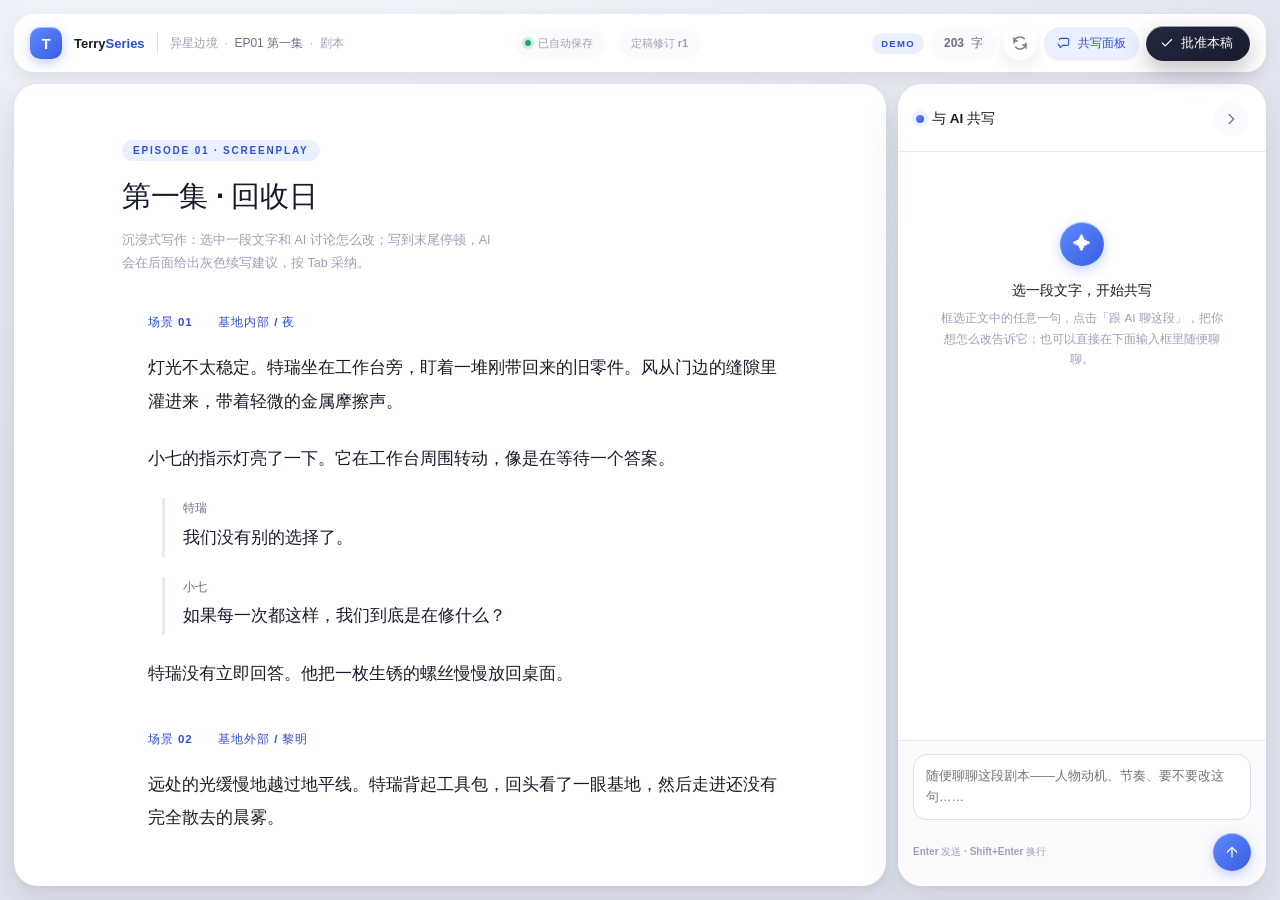
==== commit 4ad0fd42: "Restyle demo with a modern, soft-skeuomorphic UI Reskin the co-writing demo to match a referenced de" ====
--- a/demo/index.html
+++ b/demo/index.html
@@ -14,7 +14,9 @@
 
     <header class="bar" id="topbar">
       <div class="bar-left">
-        <div class="mark" aria-hidden="true"><span></span><span></span><span></span></div>
+        <div class="mark" aria-hidden="true"><span class="mark-letter">T</span></div>
+        <div class="brand-word">Terry<strong>Series</strong></div>
+        <div class="bar-divider" aria-hidden="true"></div>
         <div class="crumb">
           <span class="crumb-muted">异星边境</span>
           <span class="crumb-sep">·</span>
@@ -28,17 +30,20 @@
         <span class="rev-indicator" id="revIndicator">定稿修订 r1</span>
       </div>
       <div class="bar-right">
+        <span class="demo-tag">DEMO</span>
         <span class="bar-btn" id="wordCountBtn" title="字数统计">
           <span id="wordCount">0</span> 字
         </span>
-        <button type="button" class="bar-btn" id="resetDemo" title="清除本地演示内容并恢复示例">
-          ⟲ 重置
+        <button type="button" class="icon-btn" id="resetDemo" title="清除本地演示内容并恢复示例" aria-label="重置示例">
+          <svg class="i-svg" viewBox="0 0 24 24"><path d="M3 12a9 9 0 0 1 15.5-6.36M21 12a9 9 0 0 1-15.5 6.36"/><path d="M3 4v5h5"/><path d="M21 20v-5h-5"/></svg>
         </button>
         <button type="button" class="bar-btn" id="toggleChat" aria-pressed="true" title="收起/展开 AI 共写面板">
-          <span class="bar-btn-icon">✦</span> <span id="toggleChatLabel">共写面板</span>
+          <svg class="i-svg bar-btn-icon" viewBox="0 0 24 24"><path d="M4 6.5A2.5 2.5 0 0 1 6.5 4h11A2.5 2.5 0 0 1 20 6.5v7A2.5 2.5 0 0 1 17.5 16H10l-4.2 3.4a.6.6 0 0 1-1-.47V16h-.3A2.5 2.5 0 0 1 2 13.5v0"/></svg>
+          <span id="toggleChatLabel">共写面板</span>
         </button>
         <button type="button" class="approve-btn" id="approveBtn" title="批准当前版本，作为可交付定稿">
-          <span class="approve-icon">✓</span> <span id="approveLabel">批准本稿</span>
+          <svg class="i-svg approve-icon" viewBox="0 0 24 24"><path d="M4 12l5 5L20 6"/></svg>
+          <span id="approveLabel">批准本稿</span>
         </button>
       </div>
     </header>
@@ -62,30 +67,39 @@
 
       <aside class="chat" id="chatPanel" aria-label="AI 共写面板">
         <div class="chat-head">
-          <div class="chat-title">与 AI 共写</div>
-          <button type="button" class="chat-collapse" id="collapseChat" aria-label="收起共写面板" title="收起">›</button>
+          <div class="chat-title"><span class="chat-title-dot" aria-hidden="true"></span>与 AI 共写</div>
+          <button type="button" class="icon-btn icon-btn-ghost" id="collapseChat" aria-label="收起共写面板" title="收起">
+            <svg class="i-svg" viewBox="0 0 24 24"><path d="M9 5l7 7-7 7"/></svg>
+          </button>
         </div>
         <div class="chat-threads" id="chatThreads"></div>
         <div class="chat-composer">
           <div class="composer-ref" id="composerRef" hidden>
-            <div class="composer-ref-label">引用选中内容 <button type="button" id="clearRef" aria-label="取消引用">×</button></div>
+            <div class="composer-ref-label">引用选中内容 <button type="button" id="clearRef" aria-label="取消引用"><svg class="i-svg" viewBox="0 0 24 24"><path d="M6 6l12 12M18 6L6 18"/></svg></button></div>
             <div class="composer-ref-quote" id="composerRefQuote"></div>
           </div>
           <textarea id="chatInput" rows="2" placeholder="随便聊聊这段剧本——人物动机、节奏、要不要改这句……"></textarea>
           <div class="composer-row">
             <button type="button" class="composer-link" id="switchGeneral" hidden>↩ 不针对这段，随便聊</button>
             <span class="composer-hint" id="composerHint">Enter 发送 · Shift+Enter 换行</span>
-            <button type="button" class="send-btn" id="sendBtn">发送</button>
+            <button type="button" class="send-btn" id="sendBtn" aria-label="发送">
+              <svg class="i-svg" viewBox="0 0 24 24"><path d="M12 19V5M5 12l7-7 7 7"/></svg>
+            </button>
           </div>
         </div>
       </aside>
 
-      <button type="button" class="chat-reopen" id="reopenChat" hidden title="展开共写面板">✦</button>
+      <button type="button" class="chat-reopen" id="reopenChat" hidden title="展开共写面板">
+        <svg class="i-svg" viewBox="0 0 24 24"><path d="M4 6.5A2.5 2.5 0 0 1 6.5 4h11A2.5 2.5 0 0 1 20 6.5v7A2.5 2.5 0 0 1 17.5 16H10l-4.2 3.4a.6.6 0 0 1-1-.47V16h-.3A2.5 2.5 0 0 1 2 13.5v0"/></svg>
+      </button>
     </div>
   </div>
 
   <div id="selectBubble" class="select-bubble" hidden>
-    <button type="button" id="askAiBtn">💬 跟 AI 聊这段</button>
+    <button type="button" id="askAiBtn">
+      <span class="select-bubble-icon"><svg class="i-svg" viewBox="0 0 24 24"><path d="M4 6.5A2.5 2.5 0 0 1 6.5 4h11A2.5 2.5 0 0 1 20 6.5v7A2.5 2.5 0 0 1 17.5 16H10l-4.2 3.4a.6.6 0 0 1-1-.47V16h-.3A2.5 2.5 0 0 1 2 13.5v0"/></svg></span>
+      跟 AI 聊这段
+    </button>
   </div>
 
   <div class="toast" id="toast" role="status" aria-live="polite"></div>
--- a/demo/styles.css
+++ b/demo/styles.css
@@ -1,55 +1,90 @@
-/* TerrySeriesStudio — immersive co-writing demo. Vanilla CSS, no framework. */
+/* TerrySeriesStudio — immersive co-writing demo.
+   Modern, soft-skeuomorphic UI: gradient glass accents, pill controls,
+   floating rounded cards, colored soft shadows. Vanilla CSS, no framework. */
 
 :root{
-  --bg:#f3eee4;
-  --paper:#fbf8f1;
-  --ink:#2b2621;
-  --ink-soft:#6b6257;
-  --ink-faint:#a89d8d;
-  --rule:#e3dcc9;
-  --accent:#a8572e;
-  --accent-soft:#f3e3d6;
-  --accent-ink:#7a3f1f;
-  --ghost:#b7ab98;
-  --bar-bg:#fbf8f1ee;
-  --chat-bg:#ffffff;
-  --chat-rule:#eceae4;
-  --user-bubble:#eef1ea;
-  --user-ink:#39412f;
-  --ai-bubble:#f6f1e6;
-  --ai-rule:#e8dcc4;
-  --revise-bg:#2b2621;
-  --revise-ink:#f4efe5;
-  --revise-accent:#d9a06a;
-  --danger:#a8482e;
-  --ok:#4f7a4c;
-  font-family:"iowan old style","palatino linotype",palatino,georgia,"Noto Serif SC",serif;
+  --bg:#e8ebf3;
+  --bg-grad:radial-gradient(1100px 560px at 18% -8%,#f3f5fb 0%,#e9ecf4 48%,#e2e5ef 100%);
+  --surface:#ffffff;
+  --surface-2:#fbfbfe;
+  --ink:#171b2b;
+  --ink-soft:#696f88;
+  --ink-faint:#9aa0b6;
+  --rule:#e8eaf2;
+  --rule-strong:#dde0ec;
+
+  --accent-1:#5e8bff;
+  --accent-2:#3a5ce0;
+  --accent:linear-gradient(135deg,var(--accent-1),var(--accent-2));
+  --accent-solid:#4169f0;
+  --accent-soft:#eaf0ff;
+  --accent-ink:#2e4fd6;
+
+  --dark-1:#232943;
+  --dark-2:#171b2b;
+  --dark-pill:linear-gradient(160deg,var(--dark-1),var(--dark-2));
+
+  --ok:#1fa971;
+  --ok-soft:#e4f8ee;
+  --warn:#e2902c;
+  --warn-soft:#fdf1df;
+  --danger:#e2493a;
+  --danger-soft:#fdeae7;
+
+  --ghost:#b7bdd0;
+  --user-bubble:#eef1fb;
+  --user-ink:#333c5c;
+  --ai-bubble:#f7f8fc;
+  --ai-rule:#eaecf6;
+
+  --shadow-xs:0 1px 2px rgba(23,27,43,.05);
+  --shadow-sm:0 6px 16px rgba(23,27,43,.07);
+  --shadow-md:0 18px 38px rgba(23,27,43,.10),0 3px 10px rgba(23,27,43,.05);
+  --shadow-accent:0 10px 24px rgba(65,105,240,.32);
+  --shadow-accent-sm:0 4px 12px rgba(65,105,240,.30);
+  --shadow-dark:0 10px 24px rgba(23,27,43,.26);
+  --shadow-inset-hi:inset 0 1px 0 rgba(255,255,255,.55);
+
+  font-family:-apple-system,BlinkMacSystemFont,"SF Pro Text","Segoe UI","PingFang SC","Microsoft YaHei",sans-serif;
   color-scheme:light;
 }
 @media (prefers-color-scheme: dark){
   :root:not([data-theme="light"]){
-    --bg:#1b1815;
-    --paper:#21201c;
-    --ink:#ece6da;
-    --ink-soft:#a9a08e;
-    --ink-faint:#746b5c;
-    --rule:#36332c;
-    --accent:#d9824f;
-    --accent-soft:#3a2c22;
-    --accent-ink:#f0b084;
-    --ghost:#6e6657;
-    --bar-bg:#21201cee;
-    --chat-bg:#211f1b;
-    --chat-rule:#322e27;
-    --user-bubble:#2b3024;
-    --user-ink:#d8e0c8;
-    --ai-bubble:#2a2621;
-    --ai-rule:#3c3528;
-    --revise-bg:#0f0d0b;
-    --revise-ink:#f1ece0;
-    --revise-accent:#e4a876;
-    --danger:#e08361;
-    --ok:#8ab987;
+    --bg:#13151f;
+    --bg-grad:radial-gradient(1100px 560px at 18% -8%,#1b1e2c 0%,#15171f 48%,#101219 100%);
+    --surface:#1b1d2a;
+    --surface-2:#20222f;
+    --ink:#eef0f7;
+    --ink-soft:#a2a7bd;
+    --ink-faint:#6b7088;
+    --rule:#2a2d3c;
+    --rule-strong:#343749;
+    --accent-1:#7b9cff;
+    --accent-2:#5876f0;
+    --accent-solid:#6688f5;
+    --accent-soft:#232a47;
+    --accent-ink:#9ab0ff;
+    --dark-1:#f3f4f9;
+    --dark-2:#d9dbe6;
+    --dark-pill:linear-gradient(160deg,var(--dark-1),var(--dark-2));
+    --ok:#4fd39a;
+    --ok-soft:#163327;
+    --warn:#eab368;
+    --warn-soft:#352810;
+    --danger:#f28a7a;
+    --danger-soft:#3a1d1c;
+    --ghost:#565c75;
+    --user-bubble:#242a44;
+    --user-ink:#cfd5ef;
+    --ai-bubble:#20222f;
+    --ai-rule:#2c2f40;
+    --shadow-xs:0 1px 2px rgba(0,0,0,.3);
+    --shadow-sm:0 6px 16px rgba(0,0,0,.35);
+    --shadow-md:0 18px 38px rgba(0,0,0,.42),0 3px 10px rgba(0,0,0,.3);
+    --shadow-accent:0 10px 24px rgba(88,118,240,.4);
+    --shadow-accent-sm:0 4px 12px rgba(88,118,240,.38);
+    --shadow-dark:0 10px 24px rgba(0,0,0,.4);
+    --shadow-inset-hi:inset 0 1px 0 rgba(255,255,255,.06);
   }
 }
 
@@ -57,200 +92,262 @@
 html,body{height:100%;margin:0}
 body{min-width:320px;background:var(--bg);color:var(--ink);font-synthesis:none;-webkit-font-smoothing:antialiased}
 button,textarea,input{font:inherit;color:inherit}
-button{cursor:pointer;background:none;border:0}
+button{cursor:pointer;background:none;border:0;padding:0;appearance:none;-webkit-appearance:none}
 button:disabled{cursor:not-allowed;opacity:.45}
 [hidden]{display:none!important}
-::selection{background:#d9a06a55}
+::selection{background:#4169f033}
 ::-webkit-scrollbar{width:9px;height:9px}
 ::-webkit-scrollbar-thumb{background:var(--ink-faint);opacity:.3;border-radius:5px}
 ::-webkit-scrollbar-track{background:transparent}
 
-.shell{display:flex;flex-direction:column;height:100vh;height:100dvh;overflow:hidden}
+.i-svg{width:16px;height:16px;display:block;fill:none;stroke:currentColor;stroke-width:1.9;stroke-linecap:round;stroke-linejoin:round}
+
+.shell{
+  display:flex;flex-direction:column;height:100vh;height:100dvh;overflow:hidden;
+  background:var(--bg-grad);padding:14px 14px 0;gap:12px;
+}
 
 /* ── top bar ───────────────────────────────────────────────────── */
 .bar{
-  height:52px;min-height:52px;display:flex;align-items:center;gap:18px;
-  padding:0 20px;background:var(--bar-bg);backdrop-filter:blur(6px);
-  border-bottom:1px solid var(--rule);z-index:20;
+  flex-shrink:0;min-height:58px;display:flex;align-items:center;gap:16px;
+  padding:9px 16px;background:var(--surface);border-radius:20px;
+  box-shadow:var(--shadow-sm),var(--shadow-inset-hi);z-index:20;
 }
 .bar-left{display:flex;align-items:center;gap:12px;min-width:0}
-.mark{display:flex;gap:3px;align-items:flex-end;flex-shrink:0}
-.mark span{width:3px;background:var(--accent);border-radius:1px}
-.mark span:nth-child(1){height:9px}
-.mark span:nth-child(2){height:15px}
-.mark span:nth-child(3){height:12px}
+.mark{
+  width:32px;height:32px;border-radius:10px;background:var(--accent);flex-shrink:0;
+  display:flex;align-items:center;justify-content:center;box-shadow:var(--shadow-accent-sm),var(--shadow-inset-hi);
+}
+.mark-letter{color:#fff;font-size:15px;font-weight:800;letter-spacing:-.02em}
+.brand-word{font-size:13px;font-weight:700;color:var(--ink);white-space:nowrap}
+.brand-word strong{color:var(--accent-ink);font-weight:800}
+.bar-divider{height:22px;width:1px;background:var(--rule-strong);flex-shrink:0}
 .crumb{font-size:12px;color:var(--ink-soft);display:flex;align-items:center;gap:7px;white-space:nowrap;overflow:hidden}
 .crumb-muted{color:var(--ink-faint)}
 .crumb-sep{color:var(--ink-faint);font-size:10px}
-.bar-center{flex:1;display:flex;align-items:center;justify-content:center;gap:16px;min-width:0}
-.save-indicator{display:flex;align-items:center;gap:7px;font-size:11px;color:var(--ink-faint);white-space:nowrap}
-.save-dot{width:6px;height:6px;border-radius:50%;background:var(--ok);flex-shrink:0;transition:background .2s}
-.save-indicator.saving .save-dot{background:#c99a4e}
-.rev-indicator{font-size:11px;color:var(--ink-faint);white-space:nowrap}
-.bar-right{display:flex;align-items:center;gap:8px;flex-shrink:0}
-.bar-btn{display:flex;align-items:center;gap:6px;font-size:12px;font-weight:600;color:var(--ink-soft);padding:7px 11px;border-radius:7px;white-space:nowrap}
-.bar-btn:hover{background:var(--accent-soft);color:var(--accent-ink)}
-.bar-btn-icon{font-size:12px}
-.bar-btn[aria-pressed="true"]{color:var(--accent-ink);background:var(--accent-soft)}
-.approve-btn{display:flex;align-items:center;gap:6px;font-size:12px;font-weight:700;color:var(--ok);border:1px solid var(--rule);padding:7px 13px;border-radius:7px;white-space:nowrap}
-.approve-btn:hover{background:var(--accent-soft)}
-.approve-btn.approved{background:var(--ok);color:#fff;border-color:var(--ok)}
-.approve-icon{font-size:12px}
-
-/* ── layout ────────────────────────────────────────────────────── */
-.layout{flex:1;min-height:0;display:flex;position:relative}
-.canvas-scroll{flex:1;min-width:0;overflow:auto;background:var(--bg)}
-.canvas-inner{max-width:720px;margin:0 auto;padding:64px 28px 200px}
-.doc-head{margin-bottom:40px}
-.doc-kicker{font-size:10px;letter-spacing:.22em;color:var(--ink-faint);font-weight:700;margin-bottom:14px}
-.doc-head h1{font-size:30px;margin:0 0 14px;font-weight:600;letter-spacing:.01em;color:var(--ink)}
-.doc-hint{font-size:12px;line-height:1.8;color:var(--ink-faint);margin:0;max-width:52ch}
-
-.gutter-and-doc{display:flex;gap:4px;position:relative}
-.gutter{width:18px;flex-shrink:0;position:relative}
+.bar-center{flex:1;display:flex;align-items:center;justify-content:center;gap:14px;min-width:0}
+.save-indicator{display:flex;align-items:center;gap:7px;font-size:11px;font-weight:600;color:var(--ink-faint);white-space:nowrap;background:var(--surface-2);border-radius:999px;padding:6px 12px 6px 9px}
+.save-dot{width:6px;height:6px;border-radius:50%;background:var(--ok);flex-shrink:0;transition:background .2s;box-shadow:0 0 0 3px color-mix(in srgb, var(--ok) 20%, transparent)}
+.save-indicator.saving .save-dot{background:#dba23f;box-shadow:0 0 0 3px #dba23f33}
+.rev-indicator{font-size:11px;font-weight:600;color:var(--ink-faint);white-space:nowrap;background:var(--surface-2);border-radius:999px;padding:6px 12px}
+.bar-right{display:flex;align-items:center;gap:7px;flex-shrink:0}
+.demo-tag{font-size:9.5px;font-weight:800;letter-spacing:.14em;color:var(--accent-ink);background:var(--accent-soft);border-radius:999px;padding:5px 9px}
+.bar-btn{
+  display:flex;align-items:center;gap:7px;font-size:12px;font-weight:700;color:var(--ink-soft);
+  padding:8px 13px;border-radius:999px;white-space:nowrap;background:var(--surface-2);
+}
+.bar-btn:hover{color:var(--accent-ink);background:var(--accent-soft)}
+.bar-btn-icon{width:14px;height:14px}
+.bar-btn[aria-pressed="true"]{color:var(--accent-ink);background:var(--accent-soft);box-shadow:var(--shadow-xs)}
+.icon-btn{
+  width:34px;height:34px;flex-shrink:0;border-radius:50%;background:var(--surface);
+  display:flex;align-items:center;justify-content:center;color:var(--ink-soft);
+  box-shadow:var(--shadow-sm),var(--shadow-inset-hi);
+}
+.icon-btn:hover{color:var(--accent-ink)}
+.approve-btn{
+  display:flex;align-items:center;gap:7px;font-size:12.5px;font-weight:800;color:#fff;
+  background:var(--dark-pill);padding:9px 17px 9px 14px;border-radius:999px;white-space:nowrap;
+  box-shadow:var(--shadow-dark),var(--shadow-inset-hi);
+}
+.approve-btn:hover{filter:brightness(1.08)}
+.approve-icon{width:14px;height:14px}
+.approve-btn.approved{background:linear-gradient(160deg,#27bd84,var(--ok));box-shadow:0 10px 24px rgba(31,169,113,.35),var(--shadow-inset-hi)}
+
+/* ── layout: two floating cards ───────────────────────────────────── */
+.layout{flex:1;min-height:0;display:flex;position:relative;gap:12px;padding-bottom:14px}
+.canvas-scroll{
+  flex:1;min-width:0;overflow:auto;background:var(--surface);
+  border-radius:24px;box-shadow:var(--shadow-md);
+}
+.canvas-inner{max-width:720px;margin:0 auto;padding:56px 32px 180px}
+.doc-head{margin-bottom:38px}
+.doc-kicker{
+  display:inline-block;font-size:10px;letter-spacing:.18em;font-weight:800;color:var(--accent-ink);
+  background:var(--accent-soft);border-radius:999px;padding:5px 11px;margin-bottom:16px;
+}
+.doc-head h1{font-size:29px;margin:0 0 12px;font-weight:800;letter-spacing:-.01em;color:var(--ink)}
+.doc-hint{font-size:12.5px;line-height:1.8;color:var(--ink-faint);margin:0;max-width:54ch}
+
+.gutter-and-doc{display:flex;gap:6px;position:relative}
+.gutter{width:20px;flex-shrink:0;position:relative}
 .gutter-dot{
-  position:absolute;left:4px;width:9px;height:9px;border-radius:50%;
-  background:var(--accent);opacity:.55;cursor:pointer;transition:opacity .15s,transform .15s;
-}
-.gutter-dot:hover{opacity:1;transform:scale(1.25)}
-.gutter-dot.resolved{background:var(--ink-faint);opacity:.4}
-.gutter-dot.active-thread{opacity:1;box-shadow:0 0 0 4px var(--accent-soft)}
-
-.doc{flex:1;min-width:0;font-size:17px;line-height:2.05;color:var(--ink)}
-.block{position:relative;margin-bottom:22px;scroll-margin-top:90px;border-radius:4px;transition:background .25s}
-.block[data-kind="scene"]{margin-top:38px;margin-bottom:16px}
+  position:absolute;left:4px;width:11px;height:11px;border-radius:50%;
+  background:var(--surface-2);border:2px solid var(--ink-faint);opacity:.55;cursor:pointer;
+  transition:opacity .15s,transform .15s,box-shadow .15s;
+}
+.gutter-dot:hover{opacity:1;transform:scale(1.2)}
+.gutter-dot.resolved{border-color:var(--ink-faint);opacity:.45}
+.gutter-dot.active-thread{
+  opacity:1;border-color:transparent;background:var(--accent);
+  box-shadow:var(--shadow-accent-sm),0 0 0 4px var(--accent-soft);
+}
+
+.doc{flex:1;min-width:0;font-size:16.5px;line-height:2.05;color:var(--ink);font-family:georgia,"Noto Serif SC",serif}
+.block{position:relative;margin-bottom:22px;scroll-margin-top:90px;border-radius:10px;transition:background .25s}
+.block[data-kind="scene"]{margin-top:36px;margin-bottom:16px}
 .block[data-kind="scene"]:first-child{margin-top:0}
-.block[data-kind="scene"] .block-text{font-size:12px;font-weight:700;letter-spacing:.06em;color:var(--accent-ink);text-transform:none;line-height:1.8}
-.block[data-kind="dialogue"]{padding-left:18px;border-left:2px solid var(--rule);margin-left:14px}
-.speaker{font-size:12px;font-weight:700;color:var(--ink-soft);margin-bottom:2px;line-height:1.8}
+.block[data-kind="scene"] .block-text{
+  font-family:-apple-system,BlinkMacSystemFont,"Segoe UI",sans-serif;
+  font-size:11.5px;font-weight:800;letter-spacing:.08em;color:var(--accent-ink);line-height:1.8;
+}
+.block[data-kind="dialogue"]{padding-left:18px;border-left:3px solid var(--rule);margin-left:14px;border-radius:0 10px 10px 0}
+.speaker{font-size:11.5px;font-weight:800;color:var(--ink-soft);margin-bottom:2px;line-height:1.8}
 .block-text{
   min-height:1.7em;white-space:pre-wrap;word-break:break-word;outline:none;
-  caret-color:var(--accent);padding:2px 6px;margin:-2px -6px;border-radius:4px;
-}
-.block-text:focus{background:var(--paper);box-shadow:0 0 0 1px var(--rule)}
-.block.flash .block-text{background:var(--accent-soft);box-shadow:0 0 0 1px var(--accent)}
-.block.has-open-thread .block-text{background:#f8e9da22}
+  caret-color:var(--accent-solid);padding:2px 8px;margin:-2px -8px;border-radius:8px;
+}
+.block-text:focus{background:var(--accent-soft)}
+.block.flash .block-text{background:var(--accent-soft);box-shadow:0 0 0 2px var(--accent-solid)}
 .ghost-line{
-  color:var(--ghost);font-style:italic;line-height:2.05;padding:2px 6px;margin:-24px 0 22px -6px;
+  color:var(--ghost);font-style:italic;line-height:2.05;padding:2px 8px;margin:-24px 0 22px -8px;
   white-space:pre-wrap;word-break:break-word;pointer-events:none;user-select:none;
 }
 .ghost-line .ghost-tag{
-  display:inline-block;font-size:9px;font-style:normal;font-weight:700;letter-spacing:.06em;
-  color:var(--ghost);border:1px solid var(--rule);border-radius:3px;padding:1px 5px;margin-left:8px;
-  vertical-align:2px;
-}
-.doc-foot{text-align:center;color:var(--ink-faint);font-size:10px;letter-spacing:.3em;margin-top:40px}
+  display:inline-flex;align-items:center;font-size:9px;font-style:normal;font-weight:800;letter-spacing:.03em;
+  color:var(--ink-soft);background:linear-gradient(180deg,var(--surface),var(--surface-2));
+  border:1px solid var(--rule-strong);border-bottom-width:2px;border-radius:5px;padding:2px 6px;margin-left:9px;
+  vertical-align:2px;box-shadow:0 1px 0 var(--rule-strong);
+}
+.doc-foot{text-align:center;color:var(--ink-faint);font-size:10px;letter-spacing:.32em;margin-top:44px;font-weight:700}
 
 /* ── selection bubble ──────────────────────────────────────────── */
-.select-bubble{
-  position:fixed;z-index:45;background:var(--ink);border-radius:9px;box-shadow:0 10px 30px #00000030;
-}
-.select-bubble button{color:#fff;font-size:12px;font-weight:600;padding:9px 13px;border-radius:9px;white-space:nowrap}
-.select-bubble button:hover{background:#ffffff1c}
+.select-bubble{position:fixed;z-index:45}
+.select-bubble button{
+  display:flex;align-items:center;gap:9px;color:#fff;font-size:12.5px;font-weight:700;
+  background:var(--dark-pill);padding:9px 16px 9px 9px;border-radius:999px;white-space:nowrap;
+  box-shadow:var(--shadow-dark),var(--shadow-inset-hi);
+}
+.select-bubble-icon{
+  width:24px;height:24px;border-radius:50%;background:var(--accent);display:flex;align-items:center;justify-content:center;
+  box-shadow:var(--shadow-inset-hi);flex-shrink:0;
+}
+.select-bubble-icon .i-svg{width:13px;height:13px;color:#fff}
+.select-bubble button:hover{filter:brightness(1.1)}
 
 /* ── chat panel ────────────────────────────────────────────────── */
 .chat{
-  width:360px;min-width:360px;background:var(--chat-bg);border-left:1px solid var(--chat-rule);
+  width:368px;min-width:368px;background:var(--surface);border-radius:24px;
+  box-shadow:var(--shadow-md);overflow:hidden;
   display:flex;flex-direction:column;min-height:0;
 }
-.chat-head{display:flex;align-items:center;justify-content:space-between;padding:16px 18px;border-bottom:1px solid var(--chat-rule)}
-.chat-title{font-size:13px;font-weight:700;color:var(--ink)}
-.chat-collapse{font-size:16px;color:var(--ink-faint);padding:4px 8px;border-radius:6px}
-.chat-collapse:hover{background:var(--accent-soft);color:var(--accent-ink)}
+.chat-head{display:flex;align-items:center;justify-content:space-between;padding:18px 18px 15px;border-bottom:1px solid var(--rule)}
+.chat-title{font-size:13.5px;font-weight:800;color:var(--ink);display:flex;align-items:center;gap:8px}
+.chat-title-dot{width:8px;height:8px;border-radius:50%;background:var(--accent);box-shadow:0 0 0 4px var(--accent-soft)}
+.icon-btn-ghost{box-shadow:none;background:var(--surface-2)}
+.icon-btn-ghost:hover{background:var(--accent-soft)}
 .chat-threads{flex:1;min-height:0;overflow:auto;padding:16px 16px 8px;display:flex;flex-direction:column;gap:14px}
-.chat-empty{text-align:center;margin-top:60px;padding:0 20px;color:var(--ink-faint)}
-.chat-empty .chat-empty-glyph{font-size:22px;margin-bottom:12px;color:var(--accent)}
-.chat-empty h3{font-size:13px;color:var(--ink-soft);margin:0 0 8px;font-weight:700}
+.chat-empty{text-align:center;margin-top:54px;padding:0 22px;color:var(--ink-faint)}
+.chat-empty .chat-empty-glyph{
+  width:44px;height:44px;margin:0 auto 16px;border-radius:50%;background:var(--accent);
+  display:flex;align-items:center;justify-content:center;color:#fff;font-size:18px;
+  box-shadow:var(--shadow-accent-sm),var(--shadow-inset-hi);
+}
+.chat-empty h3{font-size:13.5px;color:var(--ink);margin:0 0 8px;font-weight:800}
 .chat-empty p{font-size:11.5px;line-height:1.8;margin:0}
 
-.thread{border:1px solid var(--chat-rule);border-radius:12px;overflow:hidden;background:var(--chat-bg)}
-.thread.resolved{opacity:.72}
+.thread{border:1px solid var(--rule);border-radius:16px;overflow:hidden;background:var(--surface-2);transition:border-color .15s,box-shadow .15s}
+.thread.active{border-color:var(--accent-solid);box-shadow:0 0 0 3px var(--accent-soft)}
+.thread.resolved{opacity:.76}
 .thread-quote-head{
-  padding:10px 13px;background:var(--accent-soft);border-bottom:1px solid var(--chat-rule);
-  font-size:11.5px;line-height:1.7;color:var(--accent-ink);display:flex;gap:8px;
-}
-.thread-quote-head .quote-mark{flex-shrink:0;opacity:.6}
+  position:relative;padding:11px 14px;background:var(--surface);border-bottom:1px dashed var(--rule-strong);
+  font-size:11.5px;line-height:1.7;color:var(--ink-soft);display:flex;gap:8px;align-items:flex-start;
+}
+.thread-quote-head .quote-mark{flex-shrink:0;opacity:.45;font-size:15px;line-height:1;color:var(--accent-ink)}
 .thread-status-chip{
-  margin-left:auto;flex-shrink:0;font-size:9.5px;font-weight:700;letter-spacing:.03em;
-  color:var(--ok);background:#ffffffa0;border-radius:4px;padding:2px 6px;align-self:flex-start;
-}
-.thread-body{padding:12px 13px;display:flex;flex-direction:column;gap:10px}
+  margin-left:auto;flex-shrink:0;font-size:9.5px;font-weight:800;letter-spacing:.02em;
+  border-radius:999px;padding:3px 9px;align-self:flex-start;white-space:nowrap;
+}
+.thread-status-chip{color:var(--ok);background:var(--ok-soft)}
+.thread[data-pending="true"] .thread-status-chip{color:var(--warn);background:var(--warn-soft)}
+.thread-body{padding:13px 14px;display:flex;flex-direction:column;gap:10px}
 .msg{font-size:12.5px;line-height:1.8}
-.msg-user{align-self:flex-end;max-width:92%;background:var(--user-bubble);color:var(--user-ink);
-  border-radius:11px 11px 3px 11px;padding:9px 12px;}
+.msg-user{align-self:flex-end;max-width:90%;background:var(--user-bubble);color:var(--user-ink);
+  border-radius:14px 14px 3px 14px;padding:9px 13px;font-weight:500}
 .msg-ai-text{background:var(--ai-bubble);border:1px solid var(--ai-rule);color:var(--ink);
-  border-radius:3px 11px 11px 11px;padding:9px 12px;}
-.msg-system{text-align:center;font-size:10.5px;color:var(--ink-faint);padding:2px 0}
-
-.revise-card{border-radius:10px;overflow:hidden;border:1px solid var(--chat-rule)}
+  border-radius:3px 14px 14px 14px;padding:9px 13px}
+.msg-system{text-align:center;font-size:10.5px;color:var(--ink-faint);padding:2px 0;font-weight:600}
+
+.revise-card{border-radius:14px;overflow:hidden;background:var(--surface);border:1px solid var(--rule)}
 .revise-version{
-  font-size:9.5px;font-weight:700;letter-spacing:.05em;color:var(--ink-faint);
-  padding:8px 12px 0;
-}
-.revise-diff{padding:4px 12px 10px;display:flex;flex-direction:column;gap:7px}
+  font-size:9.5px;font-weight:800;letter-spacing:.06em;color:var(--accent-ink);
+  background:var(--accent-soft);display:inline-block;border-radius:999px;padding:3px 9px;
+  margin:10px 0 0 12px;
+}
+.revise-diff{padding:8px 12px 10px;display:flex;flex-direction:column;gap:8px}
 .revise-old{font-size:11.5px;line-height:1.7;color:var(--ink-faint);text-decoration:line-through;
   text-decoration-color:var(--danger);text-decoration-thickness:1.4px;padding:0 2px}
 .revise-new{
-  font-size:12.5px;line-height:1.8;background:var(--revise-bg);color:var(--revise-ink);
-  border-radius:8px;padding:10px 12px;white-space:pre-wrap;
-}
-.revise-new .caret{color:var(--revise-accent);margin-right:4px}
-.revise-actions{display:flex;gap:8px;padding:4px 12px 12px}
+  font-size:12.5px;line-height:1.8;background:var(--dark-pill);color:#fff;
+  border-radius:11px;padding:11px 13px;white-space:pre-wrap;box-shadow:var(--shadow-inset-hi);
+}
+.revise-new .caret{color:var(--accent-1);margin-right:5px;font-weight:800}
+.revise-actions{display:flex;gap:8px;padding:2px 12px 12px}
 .revise-actions button{
-  flex:1;font-size:11.5px;font-weight:700;border-radius:7px;padding:8px 0;border:1px solid var(--chat-rule);
-}
-.revise-actions .accept-btn{background:var(--ink);color:#fff;border-color:var(--ink)}
-.revise-actions .accept-btn:hover{opacity:.85}
-.revise-actions .retry-btn{color:var(--ink-soft)}
-.revise-actions .retry-btn:hover{background:var(--accent-soft);color:var(--accent-ink)}
-.revise-actions .accept-btn:disabled{background:var(--ink-faint);border-color:var(--ink-faint)}
-.revise-stale{font-size:11px;color:var(--danger);padding:0 12px 10px;line-height:1.7}
-.revise-done-label{font-size:11px;color:var(--ok);font-weight:700;padding:0 12px 10px}
-.revise-old-version{opacity:.5}
-
-.retry-box{display:none;flex-direction:column;gap:7px;padding:0 12px 12px}
+  flex:1;font-size:11.5px;font-weight:800;border-radius:999px;padding:9px 0;
+}
+.revise-actions .accept-btn{background:var(--accent);color:#fff;box-shadow:var(--shadow-accent-sm),var(--shadow-inset-hi)}
+.revise-actions .accept-btn:hover:not(:disabled){filter:brightness(1.07)}
+.revise-actions .retry-btn{color:var(--ink-soft);border:1px solid var(--rule-strong);background:var(--surface-2)}
+.revise-actions .retry-btn:hover{color:var(--accent-ink);border-color:var(--accent-solid)}
+.revise-actions .accept-btn:disabled{background:var(--ink-faint);box-shadow:none}
+.revise-stale{font-size:11px;color:var(--danger);background:var(--danger-soft);margin:0 12px 12px;padding:9px 11px;border-radius:10px;line-height:1.7}
+.revise-done-label{
+  font-size:11px;font-weight:800;color:var(--ok);background:var(--ok-soft);
+  display:inline-flex;align-items:center;gap:6px;border-radius:999px;padding:5px 11px;margin:11px 0 11px 12px;
+}
+.revise-old-version{opacity:.55}
+.revise-old-version .revise-done-label{color:var(--ink-faint);background:var(--surface-2)}
+
+.retry-box{display:none;flex-direction:column;gap:8px;padding:0 12px 13px}
 .retry-box.open{display:flex}
 .retry-box textarea{
-  width:100%;resize:vertical;min-height:52px;border:1px solid var(--chat-rule);background:var(--paper);
-  border-radius:7px;padding:8px 10px;font-size:11.5px;line-height:1.7;outline:none;
-}
-.retry-box textarea:focus{border-color:var(--accent)}
+  width:100%;resize:vertical;min-height:54px;border:1px solid var(--rule-strong);background:var(--surface-2);
+  border-radius:11px;padding:9px 11px;font-size:11.5px;line-height:1.7;outline:none;
+}
+.retry-box textarea:focus{border-color:var(--accent-solid)}
 .retry-box-row{display:flex;justify-content:flex-end;gap:7px}
-.retry-box-row button{font-size:11px;font-weight:700;padding:6px 11px;border-radius:6px}
-.retry-box-row .retry-send{background:var(--ink);color:#fff}
-.retry-box-row .retry-cancel{color:var(--ink-faint)}
-
-.thinking{display:flex;align-items:center;gap:6px;font-size:11.5px;color:var(--ink-faint);padding:2px 2px}
-.thinking .dot{width:5px;height:5px;border-radius:50%;background:var(--ink-faint);animation:pulse 1.1s infinite ease-in-out}
+.retry-box-row button{font-size:11px;font-weight:800;padding:7px 13px;border-radius:999px}
+.retry-box-row .retry-send{background:var(--accent);color:#fff;box-shadow:var(--shadow-accent-sm)}
+.retry-box-row .retry-cancel{color:var(--ink-faint);background:var(--surface-2)}
+
+.thinking{display:flex;align-items:center;gap:6px;font-size:11.5px;color:var(--ink-faint);padding:4px 4px}
+.thinking .dot{width:5px;height:5px;border-radius:50%;background:var(--accent-solid);animation:pulse 1.1s infinite ease-in-out}
 .thinking .dot:nth-child(2){animation-delay:.15s}
 .thinking .dot:nth-child(3){animation-delay:.3s}
 @keyframes pulse{0%,80%,100%{opacity:.25}40%{opacity:1}}
 
-.chat-composer{border-top:1px solid var(--chat-rule);padding:12px 14px 14px;flex-shrink:0}
+.chat-composer{border-top:1px solid var(--rule);padding:13px 15px 15px;flex-shrink:0;background:var(--surface-2)}
 .composer-ref{
-  background:var(--accent-soft);border:1px solid var(--rule);border-radius:8px;padding:8px 10px;margin-bottom:9px;
-}
-.composer-ref-label{display:flex;justify-content:space-between;align-items:center;font-size:10px;font-weight:700;color:var(--accent-ink);margin-bottom:4px}
-.composer-ref-label button{color:var(--accent-ink);font-size:14px;line-height:1;padding:0 2px}
+  background:var(--accent-soft);border-radius:12px;padding:9px 11px;margin-bottom:10px;
+}
+.composer-ref-label{display:flex;justify-content:space-between;align-items:center;font-size:10px;font-weight:800;color:var(--accent-ink);letter-spacing:.02em;margin-bottom:5px}
+.composer-ref-label button{width:18px;height:18px;border-radius:50%;background:rgba(255,255,255,.6);color:var(--accent-ink);display:flex;align-items:center;justify-content:center}
+.composer-ref-label button .i-svg{width:10px;height:10px}
 .composer-ref-quote{font-size:11.5px;line-height:1.6;color:var(--ink-soft);max-height:3.3em;overflow:hidden}
 .chat-composer textarea{
-  width:100%;resize:none;border:1px solid var(--chat-rule);background:var(--paper);border-radius:9px;
-  padding:10px 11px;font-size:12.5px;line-height:1.7;outline:none;color:var(--ink);font-family:inherit;
-}
-.chat-composer textarea:focus{border-color:var(--accent)}
-.composer-row{display:flex;align-items:center;justify-content:space-between;margin-top:8px;gap:8px}
-.composer-hint{font-size:10px;color:var(--ink-faint);white-space:nowrap}
-.composer-link{font-size:10.5px;color:var(--accent-ink);white-space:nowrap;text-decoration:underline;text-decoration-color:transparent}
-.composer-link:hover{text-decoration-color:var(--accent-ink)}
-.send-btn{background:var(--ink);color:#fff;font-size:12px;font-weight:700;padding:7px 15px;border-radius:7px}
-.send-btn:hover{opacity:.85}
-.send-btn:disabled{background:var(--ink-faint)}
+  width:100%;resize:none;border:1px solid var(--rule-strong);background:var(--surface);border-radius:14px;
+  padding:11px 12px;font-size:12.5px;line-height:1.7;outline:none;color:var(--ink);font-family:inherit;
+}
+.chat-composer textarea:focus{border-color:var(--accent-solid);box-shadow:0 0 0 3px var(--accent-soft)}
+.composer-row{display:flex;align-items:center;justify-content:space-between;margin-top:9px;gap:8px}
+.composer-hint{font-size:10px;color:var(--ink-faint);white-space:nowrap;font-weight:600}
+.composer-link{font-size:10.5px;color:var(--accent-ink);white-space:nowrap;font-weight:700}
+.composer-link:hover{text-decoration:underline}
+.send-btn{
+  width:38px;height:38px;flex-shrink:0;border-radius:50%;background:var(--accent);color:#fff;
+  display:flex;align-items:center;justify-content:center;box-shadow:var(--shadow-accent-sm),var(--shadow-inset-hi);
+}
+.send-btn:hover{filter:brightness(1.08)}
+.send-btn:disabled{background:var(--ink-faint);box-shadow:none}
 
 .chat-reopen{
-  position:absolute;right:16px;bottom:22px;width:42px;height:42px;border-radius:50%;
-  background:var(--ink);color:#fff;font-size:16px;box-shadow:0 8px 24px #00000030;z-index:15;
-}
-.chat-reopen:hover{opacity:.88}
+  position:absolute;right:14px;bottom:14px;width:48px;height:48px;border-radius:50%;
+  background:var(--accent);color:#fff;display:flex;align-items:center;justify-content:center;
+  box-shadow:var(--shadow-accent),var(--shadow-inset-hi);z-index:15;
+}
+.chat-reopen .i-svg{width:19px;height:19px}
+.chat-reopen:hover{filter:brightness(1.08)}
 
 /* collapsed chat state */
 .layout.chat-collapsed .chat{display:none}
@@ -258,23 +355,28 @@
 
 .toast{
   position:fixed;z-index:90;left:50%;bottom:26px;transform:translate(-50%,14px);
-  font-size:12px;opacity:0;pointer-events:none;background:var(--ink);color:var(--paper);
-  border-radius:8px;padding:10px 16px;box-shadow:0 8px 26px #0000002c;transition:opacity .2s,transform .2s;max-width:88vw;
+  font-size:12px;font-weight:600;opacity:0;pointer-events:none;background:var(--dark-pill);color:#fff;
+  border-radius:999px;padding:11px 18px;box-shadow:var(--shadow-dark);transition:opacity .2s,transform .2s;max-width:88vw;
 }
 .toast.show{opacity:1;transform:translate(-50%,0)}
 
 @media (max-width:980px){
-  .chat{position:fixed;right:0;top:52px;bottom:0;width:min(380px,92vw);min-width:0;z-index:30;box-shadow:-8px 0 30px #00000022}
+  .chat{position:fixed;right:14px;top:84px;bottom:14px;width:min(380px,calc(100vw - 28px));min-width:0;z-index:30}
   .layout.chat-collapsed .chat{display:none}
 }
 @media (max-width:640px){
-  .bar{padding:0 12px;gap:10px}
-  .crumb{font-size:11px}
+  .shell{padding:0;gap:0}
+  .bar{border-radius:0;padding:10px 14px}
+  .layout{padding-bottom:0;gap:0}
+  .canvas-scroll{border-radius:0;box-shadow:none}
+  .brand-word,.bar-divider{display:none}
   .bar-center{display:none}
   .bar-btn span:not(.bar-btn-icon){display:none}
   .approve-label{display:none}
-  .canvas-inner{padding:40px 16px 160px}
-  .doc-head h1{font-size:24px}
+  .demo-tag{display:none}
+  .canvas-inner{padding:36px 18px 160px}
+  .doc-head h1{font-size:23px}
   .doc{font-size:16px}
-  .gutter{width:12px}
-}
+  .gutter{width:14px}
+  .chat{right:0;top:62px;bottom:0;width:100vw;border-radius:16px 16px 0 0}
+}
